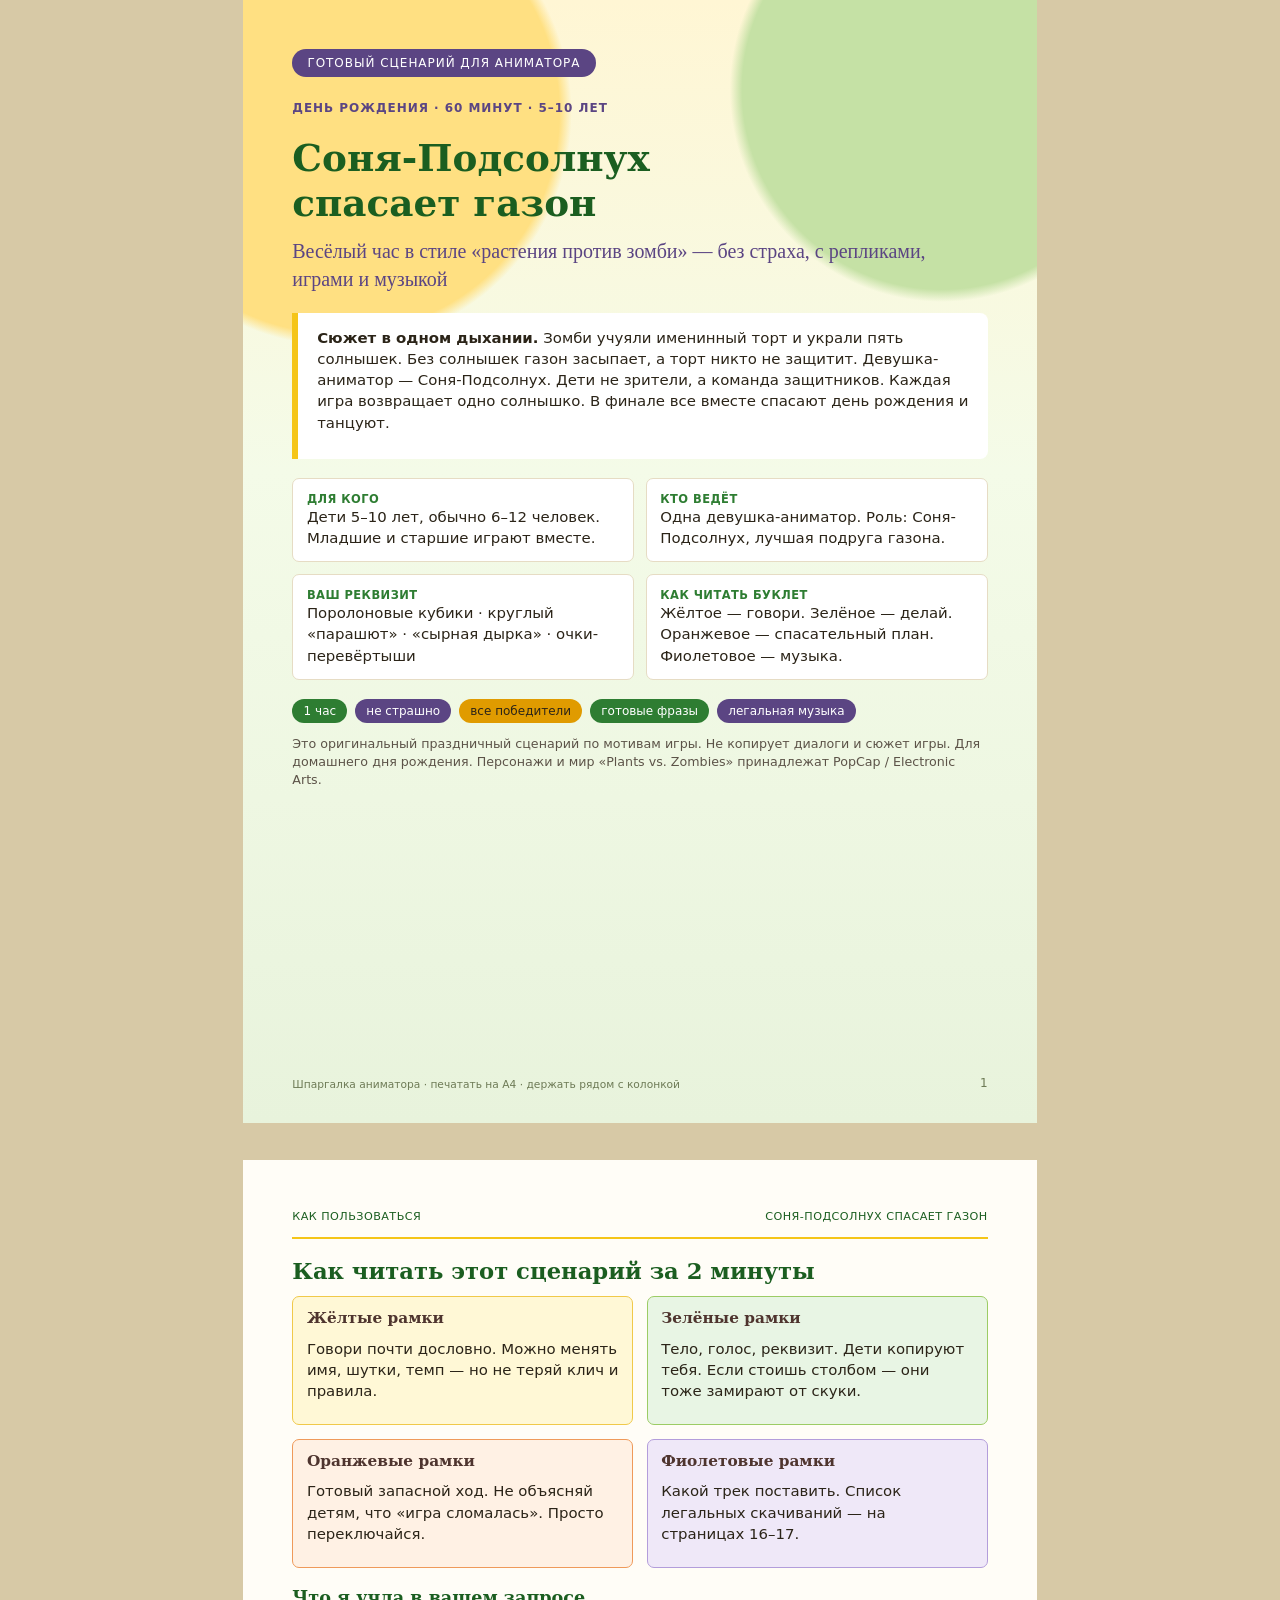
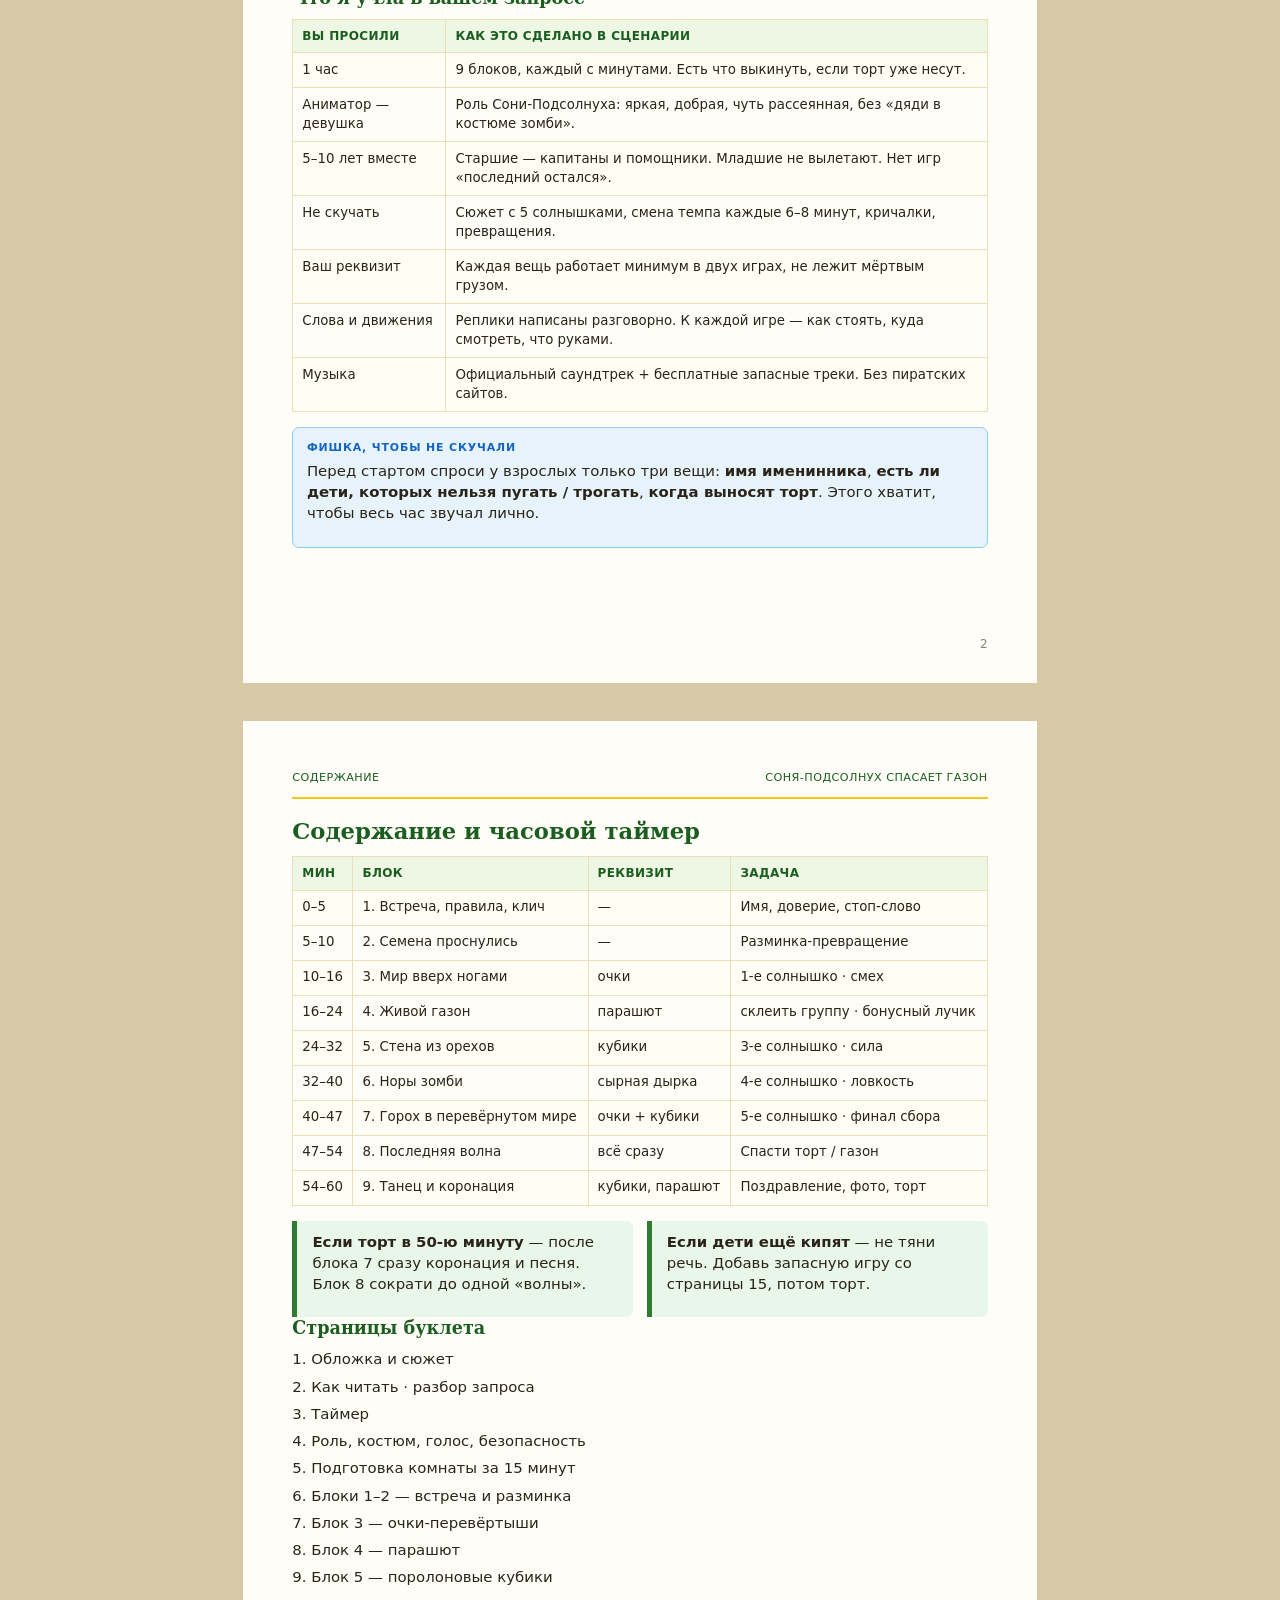
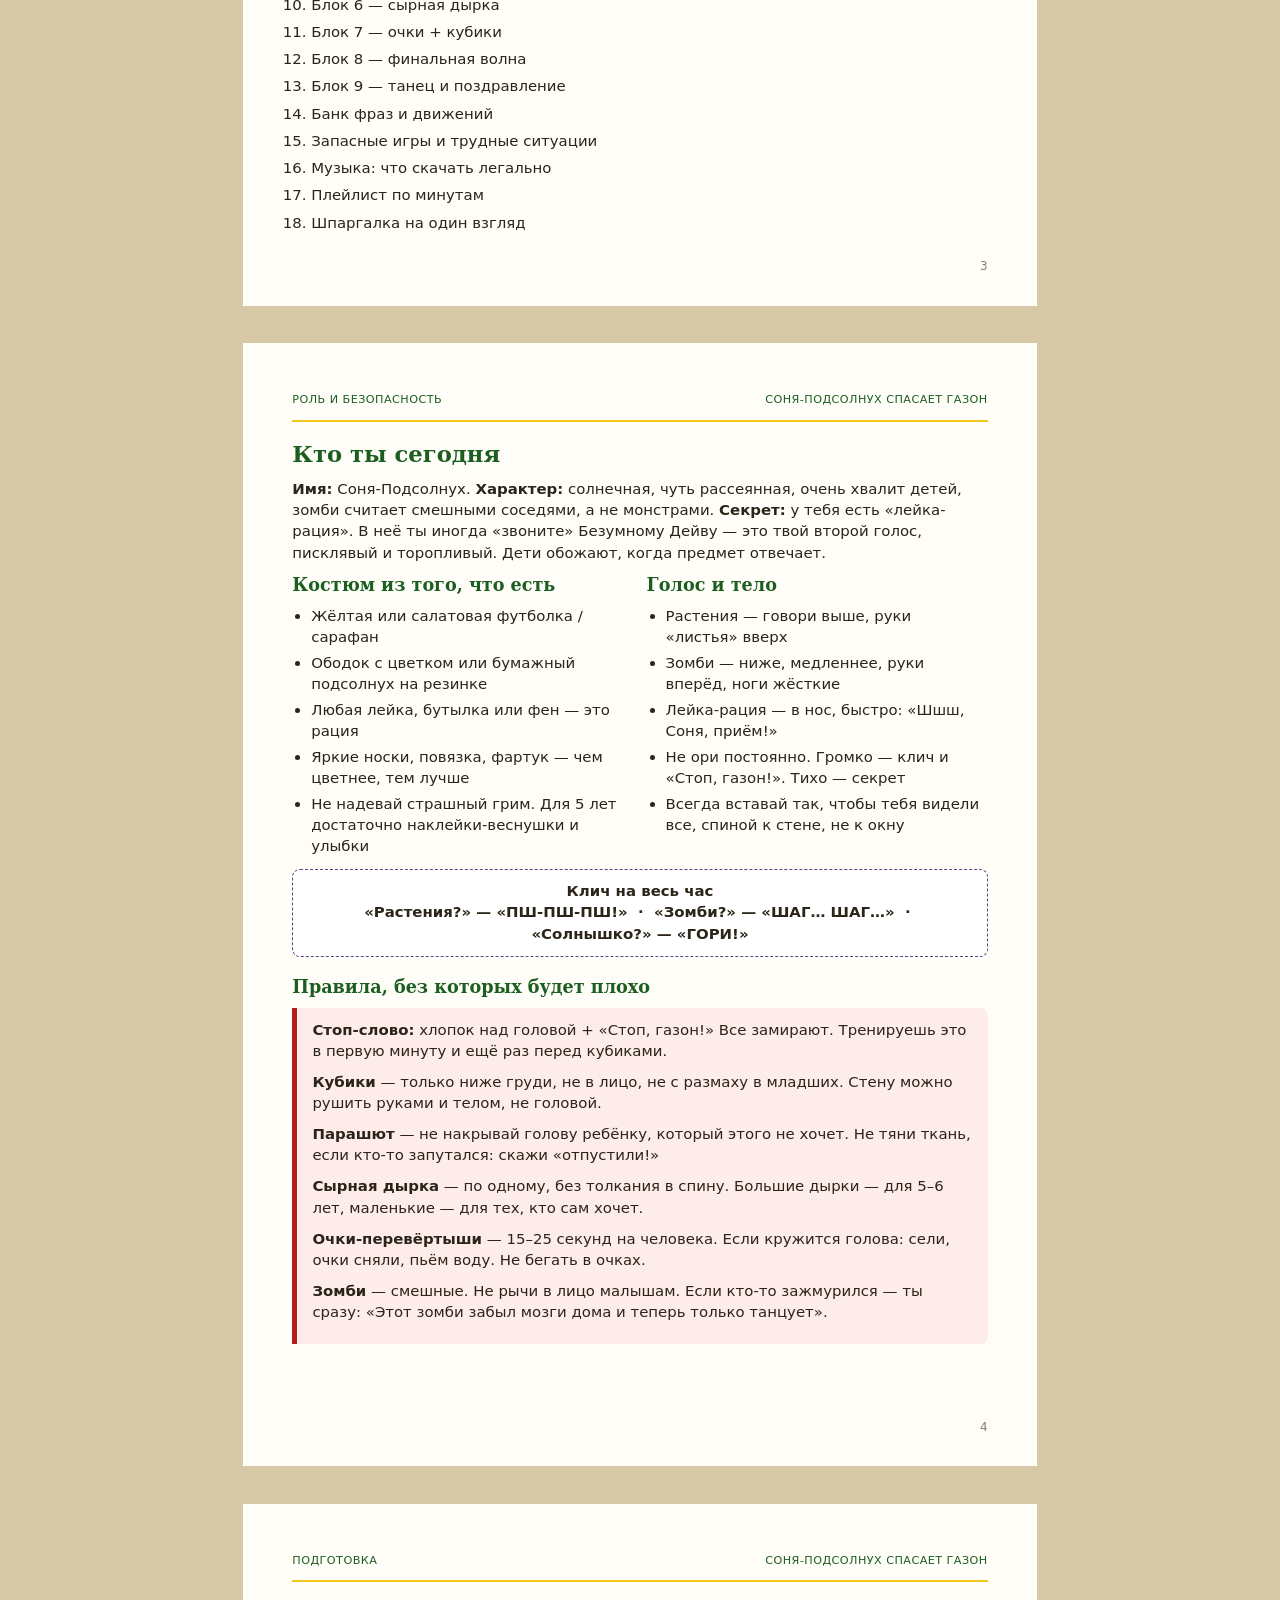
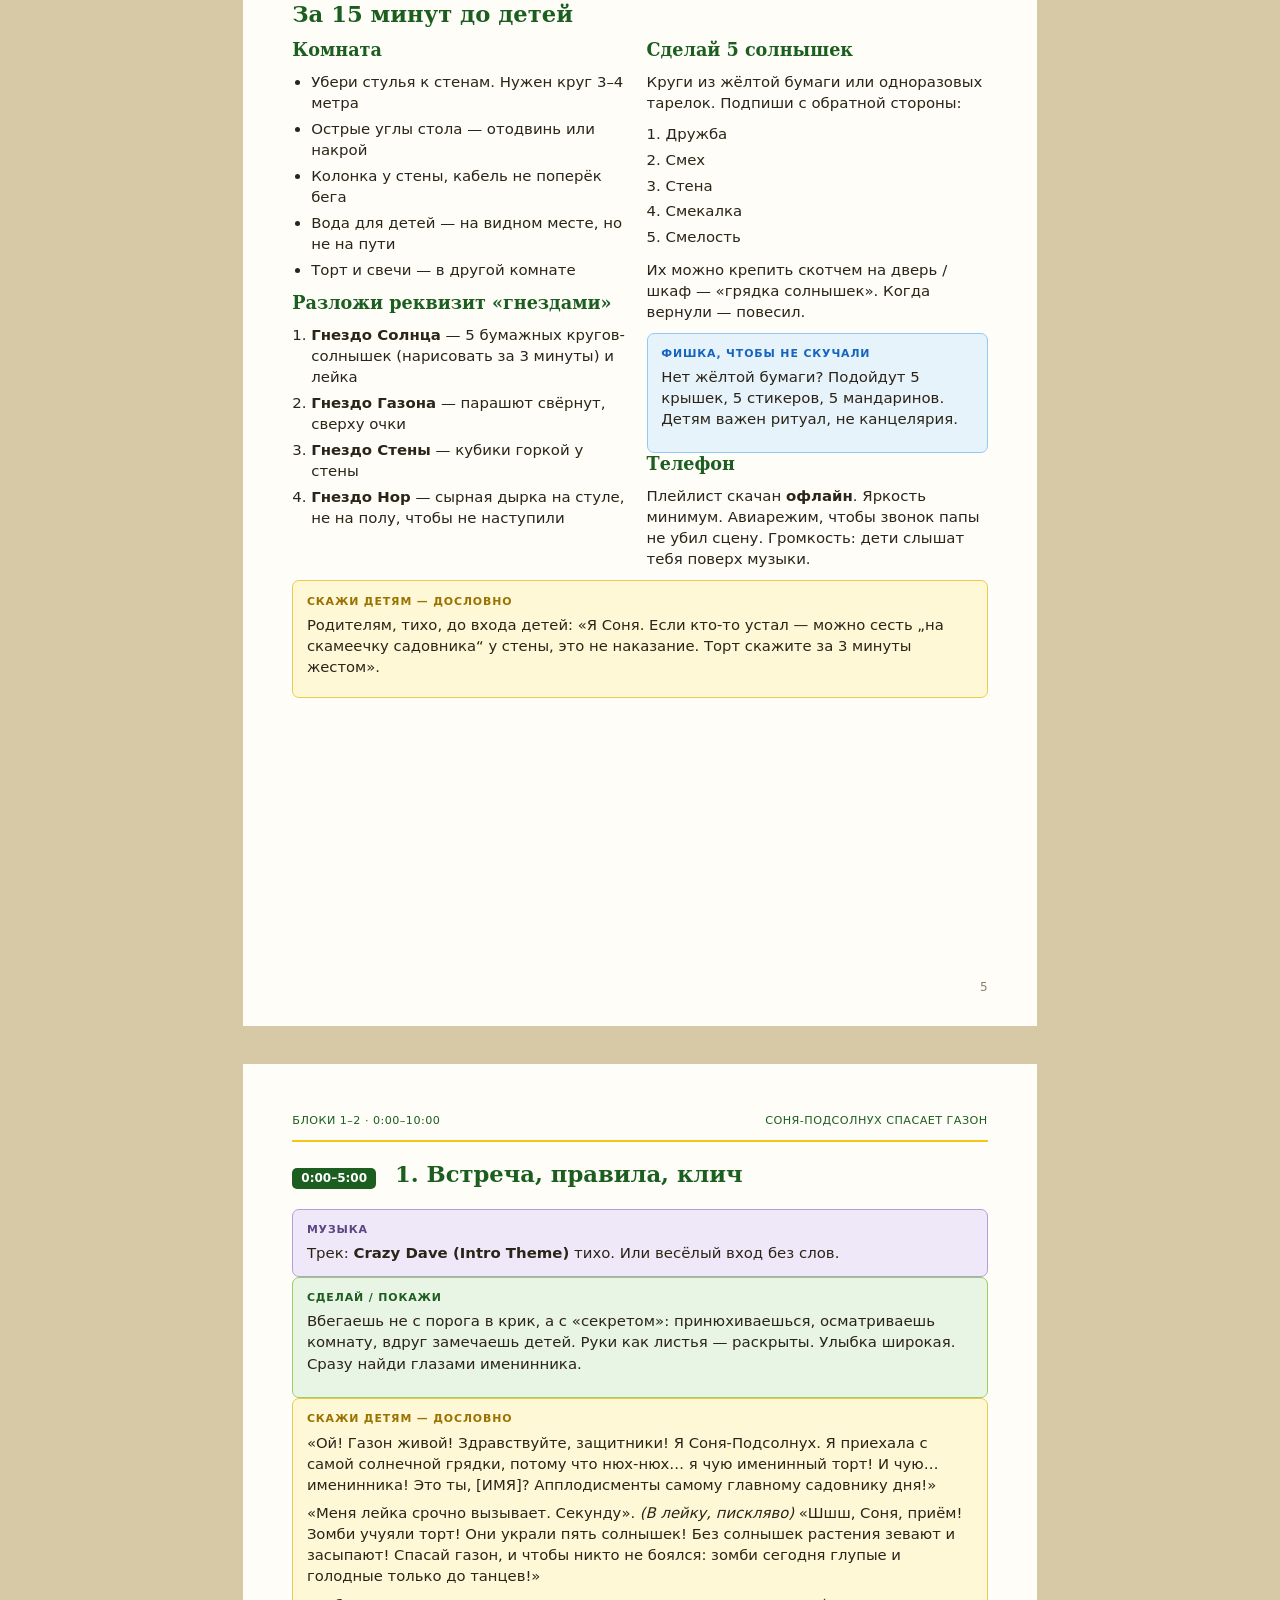
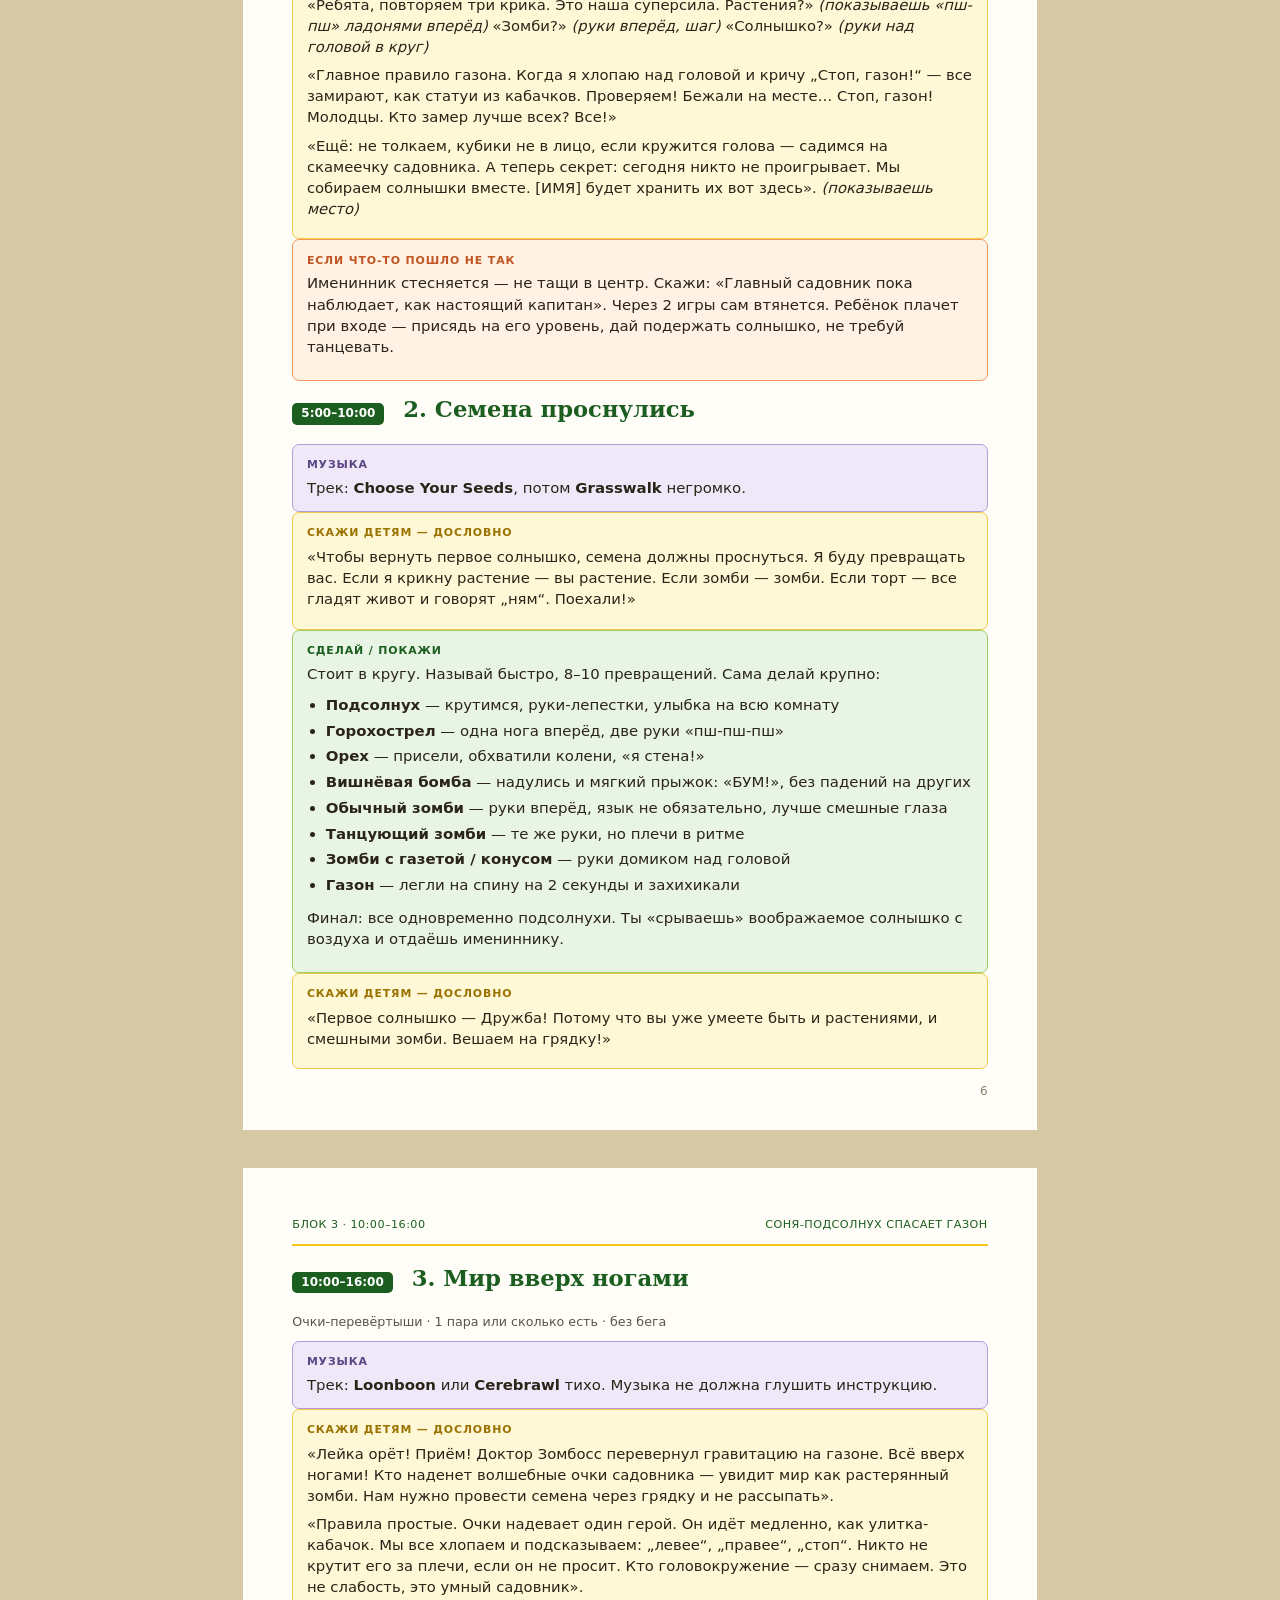
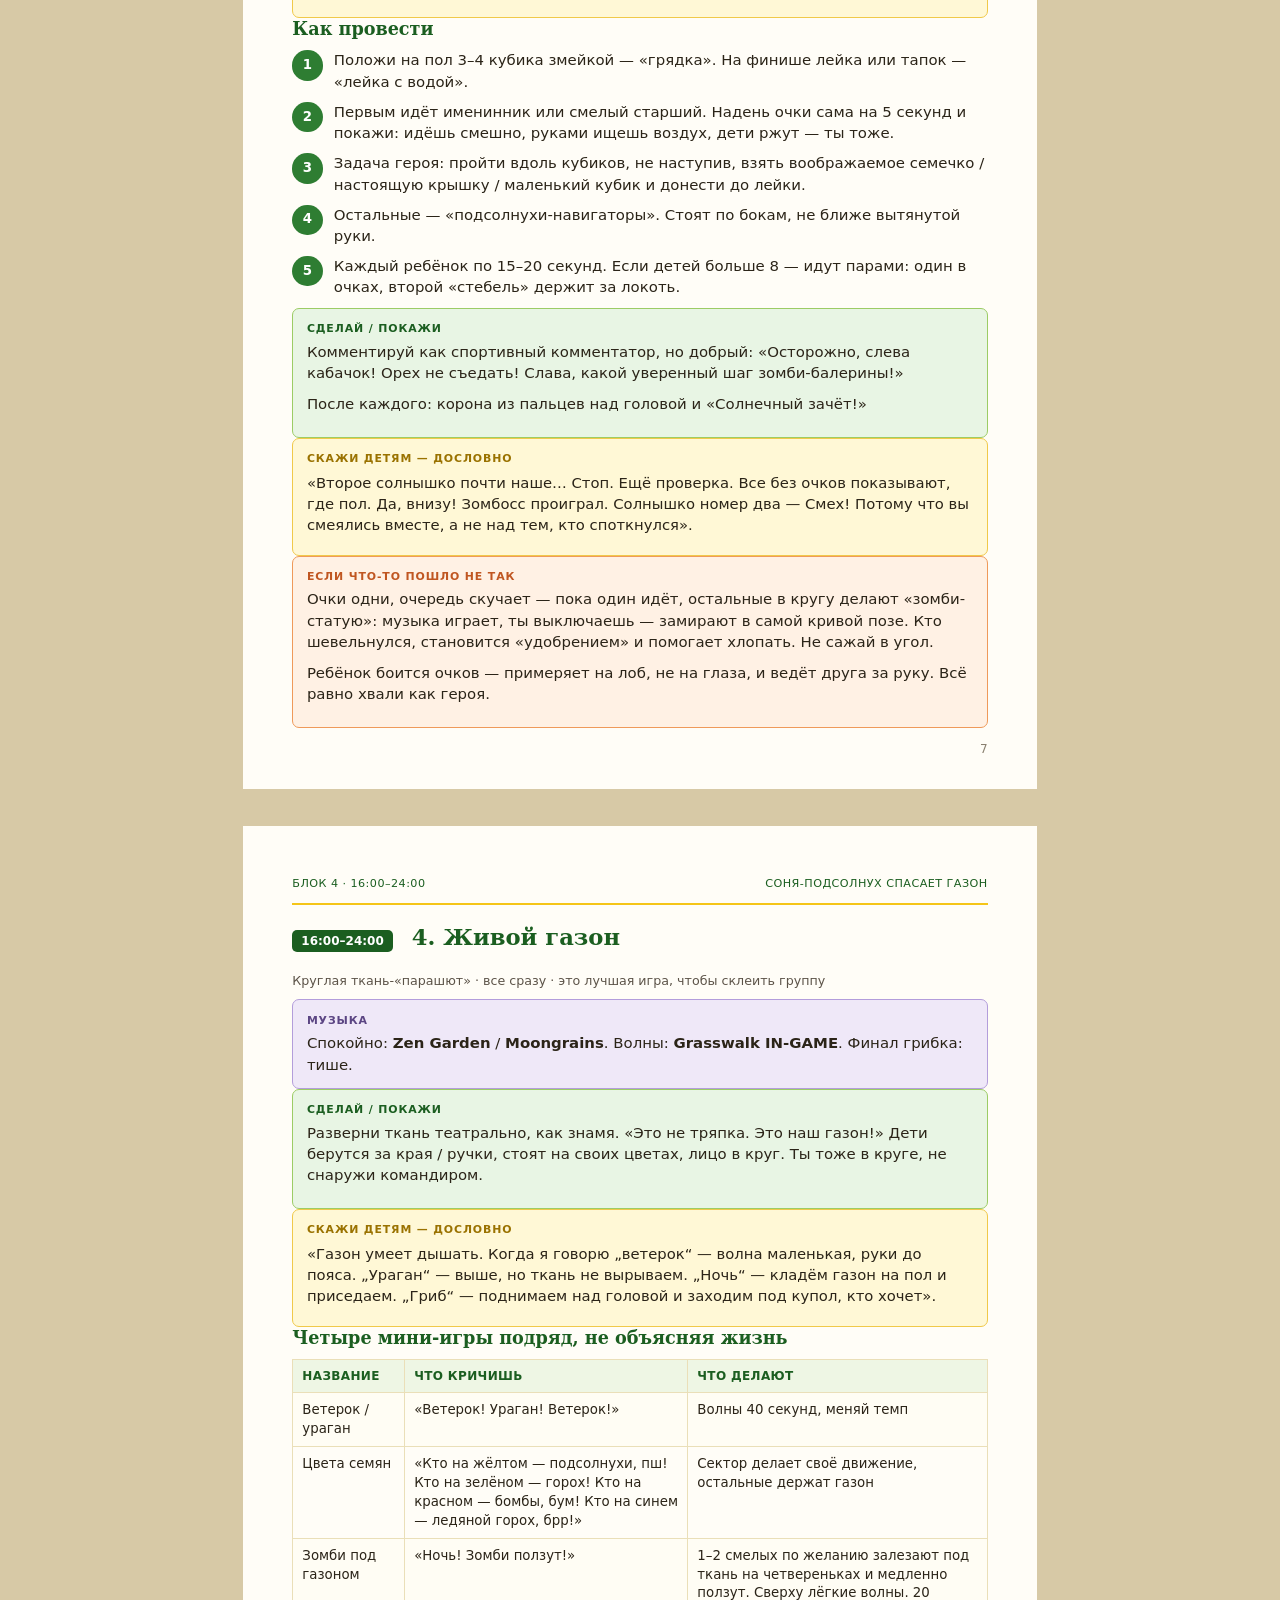
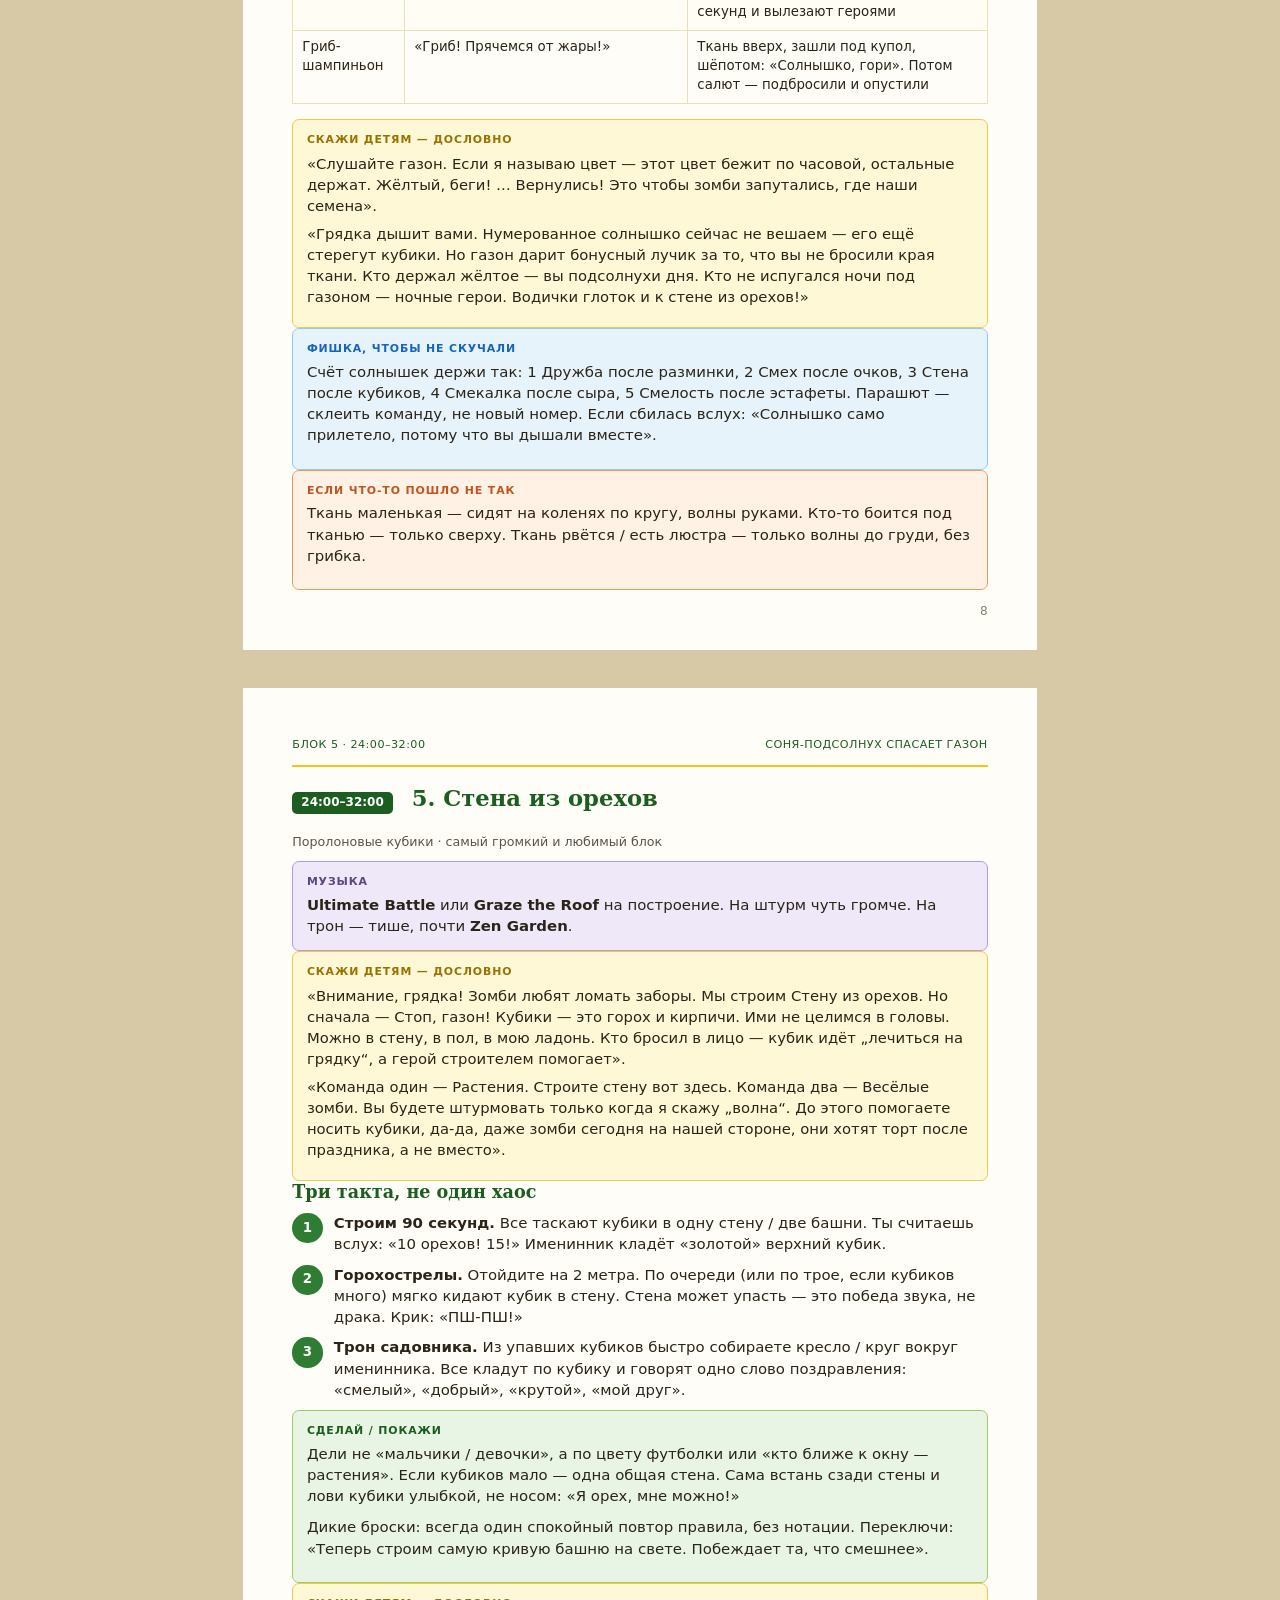
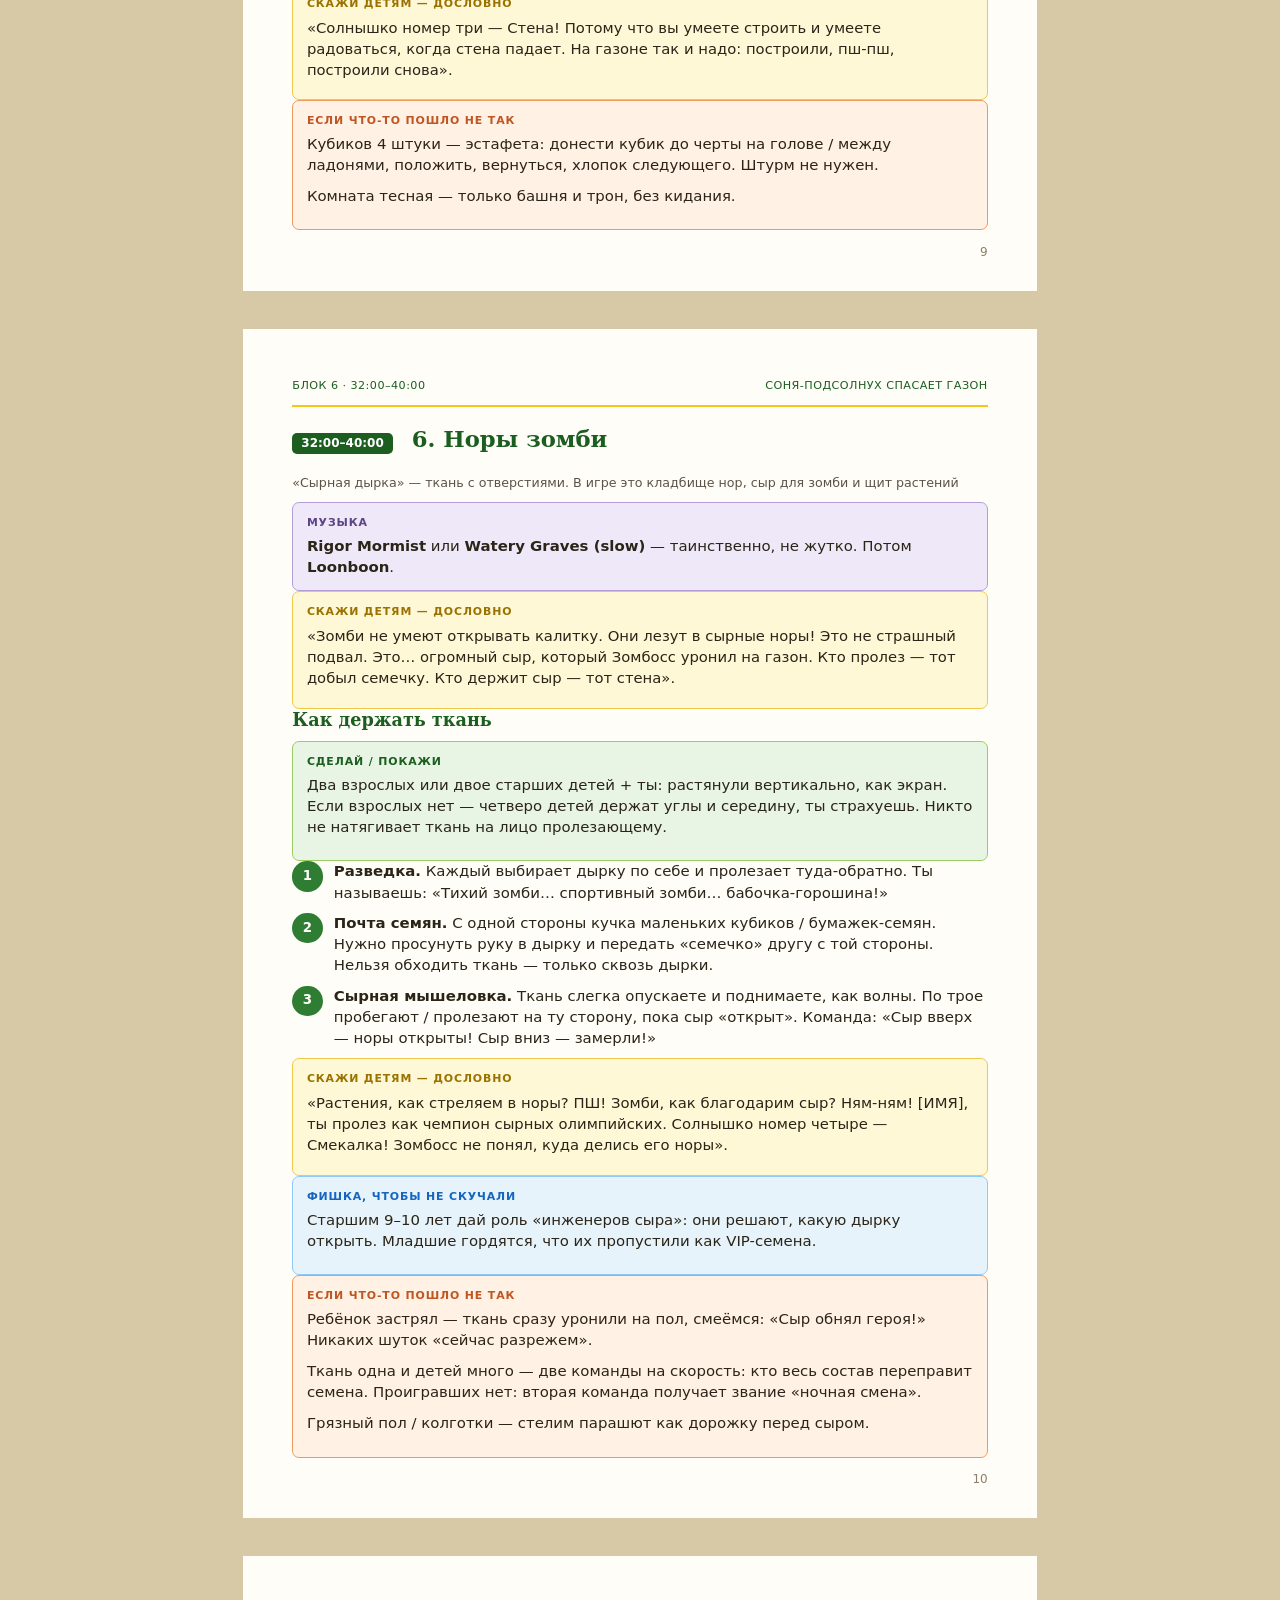
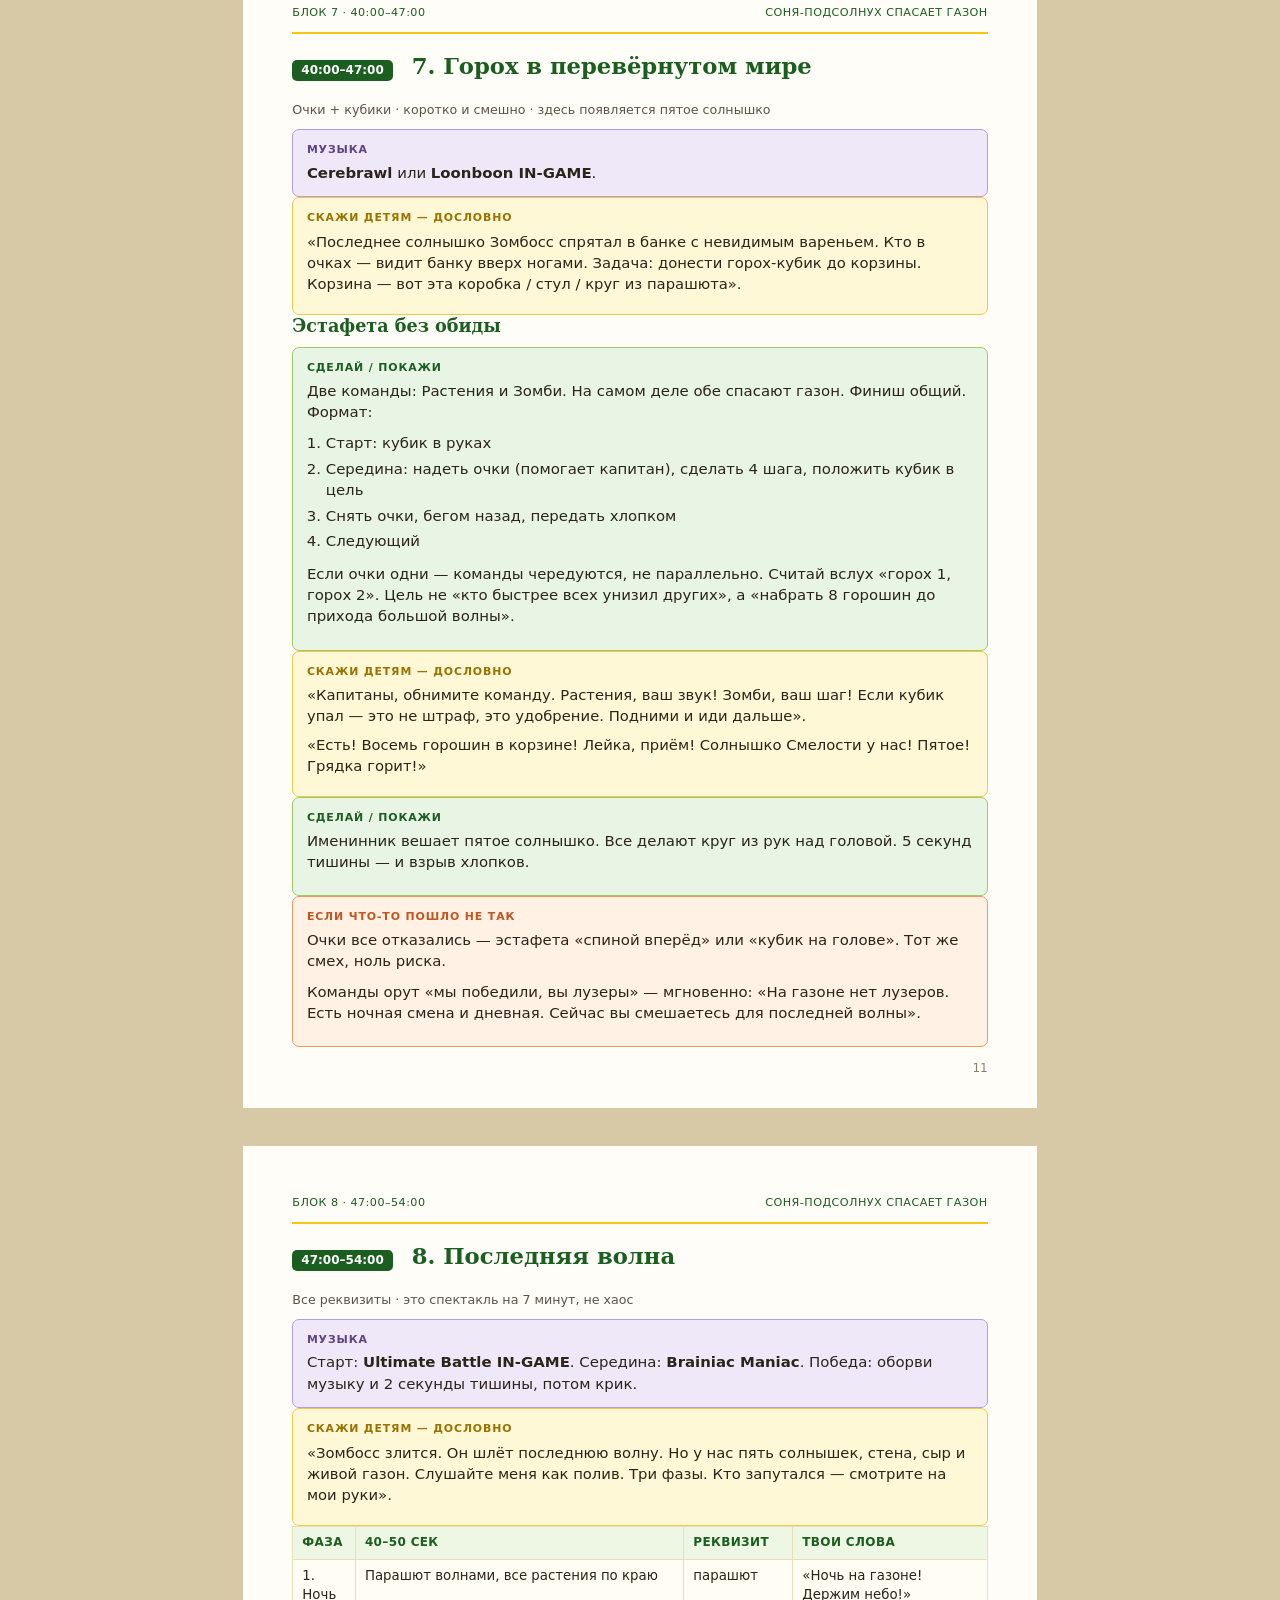
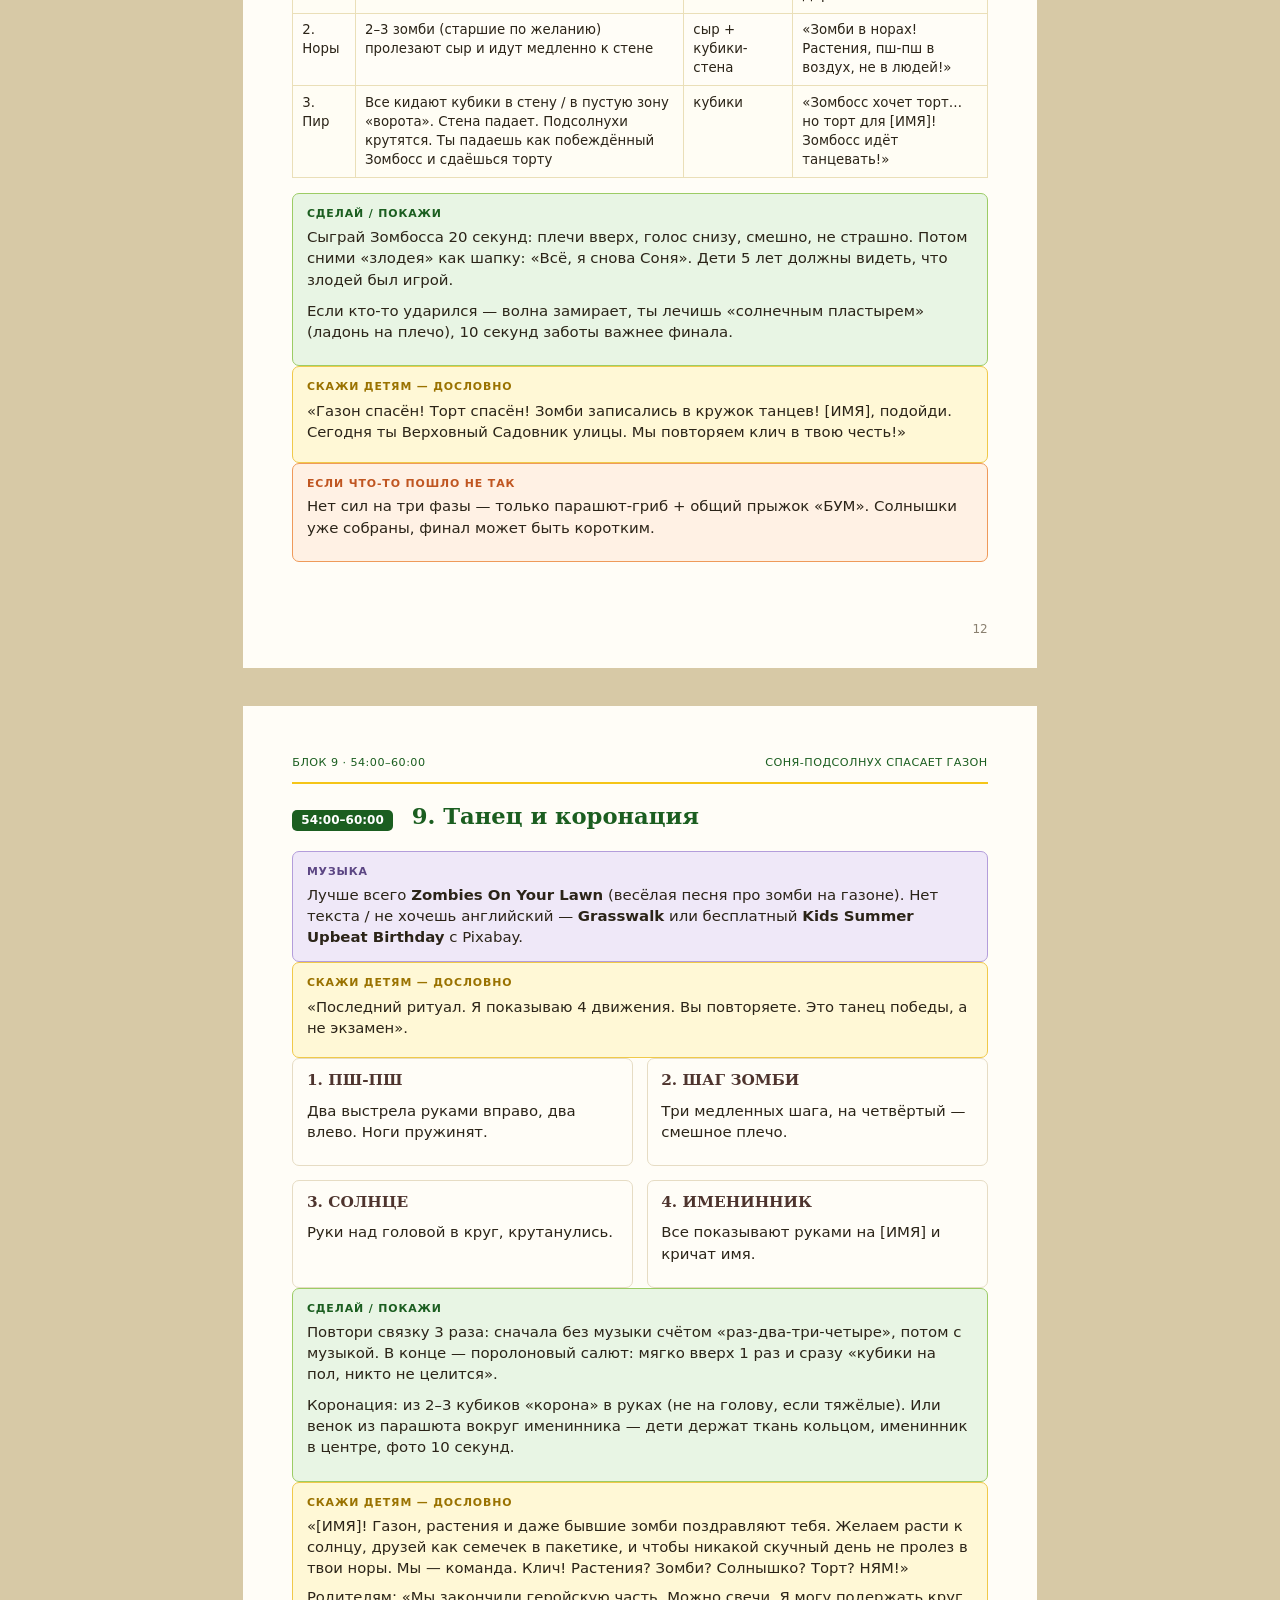
==== scenario/index.html @ 14450e83 "Add Plants vs Zombies birthday party script PDF Ready-to-print one-hour animator booklet in Russian " ====
<!DOCTYPE html>
<html lang="ru">
<head>
  <meta charset="utf-8">
  <title>Сценарий: Соня-Подсолнух спасает газон</title>
  <link rel="stylesheet" href="styles.css">
</head>
<body>

<section class="page cover" data-folio="1">
  <div class="cover-badge">Готовый сценарий для аниматора</div>
  <p class="kicker" style="margin-top:6mm">День рождения · 60 минут · 5–10 лет</p>
  <h1>Соня-Подсолнух<br>спасает газон</h1>
  <p class="subtitle">Весёлый час в стиле «растения против зомби» — без страха, с репликами, играми и музыкой</p>
  <div class="hero-plot">
    <p><b>Сюжет в одном дыхании.</b> Зомби учуяли именинный торт и украли пять солнышек. Без солнышек газон засыпает, а торт никто не защитит. Девушка-аниматор — Соня-Подсолнух. Дети не зрители, а команда защитников. Каждая игра возвращает одно солнышко. В финале все вместе спасают день рождения и танцуют.</p>
  </div>
  <div class="meta-grid">
    <div class="meta"><b>Для кого</b>Дети 5–10 лет, обычно 6–12 человек. Младшие и старшие играют вместе.</div>
    <div class="meta"><b>Кто ведёт</b>Одна девушка-аниматор. Роль: Соня-Подсолнух, лучшая подруга газона.</div>
    <div class="meta"><b>Ваш реквизит</b>Поролоновые кубики · круглый «парашют» · «сырная дырка» · очки-перевёртыши</div>
    <div class="meta"><b>Как читать буклет</b>Жёлтое — говори. Зелёное — делай. Оранжевое — спасательный план. Фиолетовое — музыка.</div>
  </div>
  <div class="chips">
    <span class="chip">1 час</span>
    <span class="chip alt">не страшно</span>
    <span class="chip sun">все победители</span>
    <span class="chip">готовые фразы</span>
    <span class="chip alt">легальная музыка</span>
  </div>
  <p class="small">Это оригинальный праздничный сценарий по мотивам игры. Не копирует диалоги и сюжет игры. Для домашнего дня рождения. Персонажи и мир «Plants vs. Zombies» принадлежат PopCap / Electronic Arts.</p>
  <div class="footer-note">Шпаргалка аниматора · печатать на А4 · держать рядом с колонкой</div>
</section>

<section class="page" data-folio="2">
  <div class="running"><span>Как пользоваться</span><span>Соня-Подсолнух спасает газон</span></div>
  <h2>Как читать этот сценарий за 2 минуты</h2>
  <div class="two">
    <div class="card" style="background:#fff8d6;border:1px solid #f0c94a">
      <h4>Жёлтые рамки</h4>
      <p>Говори почти дословно. Можно менять имя, шутки, темп — но не теряй клич и правила.</p>
    </div>
    <div class="card" style="background:#e8f5e4;border:1px solid #9ccc65">
      <h4>Зелёные рамки</h4>
      <p>Тело, голос, реквизит. Дети копируют тебя. Если стоишь столбом — они тоже замирают от скуки.</p>
    </div>
    <div class="card" style="background:#fff1e4;border:1px solid #ef9a5a">
      <h4>Оранжевые рамки</h4>
      <p>Готовый запасной ход. Не объясняй детям, что «игра сломалась». Просто переключайся.</p>
    </div>
    <div class="card" style="background:#efe8f8;border:1px solid #b39ddb">
      <h4>Фиолетовые рамки</h4>
      <p>Какой трек поставить. Список легальных скачиваний — на страницах 16–17.</p>
    </div>
  </div>
  <h3 style="margin-top:5mm">Что я учла в вашем запросе</h3>
  <table>
    <tr><th>Вы просили</th><th>Как это сделано в сценарии</th></tr>
    <tr><td>1 час</td><td>9 блоков, каждый с минутами. Есть что выкинуть, если торт уже несут.</td></tr>
    <tr><td>Аниматор — девушка</td><td>Роль Сони-Подсолнуха: яркая, добрая, чуть рассеянная, без «дяди в костюме зомби».</td></tr>
    <tr><td>5–10 лет вместе</td><td>Старшие — капитаны и помощники. Младшие не вылетают. Нет игр «последний остался».</td></tr>
    <tr><td>Не скучать</td><td>Сюжет с 5 солнышками, смена темпа каждые 6–8 минут, кричалки, превращения.</td></tr>
    <tr><td>Ваш реквизит</td><td>Каждая вещь работает минимум в двух играх, не лежит мёртвым грузом.</td></tr>
    <tr><td>Слова и движения</td><td>Реплики написаны разговорно. К каждой игре — как стоять, куда смотреть, что руками.</td></tr>
    <tr><td>Музыка</td><td>Официальный саундтрек + бесплатные запасные треки. Без пиратских сайтов.</td></tr>
  </table>
  <div class="tip">
    <p>Перед стартом спроси у взрослых только три вещи: <b>имя именинника</b>, <b>есть ли дети, которых нельзя пугать / трогать</b>, <b>когда выносят торт</b>. Этого хватит, чтобы весь час звучал лично.</p>
  </div>
</section>

<section class="page" data-folio="3">
  <div class="running"><span>Содержание</span><span>Соня-Подсолнух спасает газон</span></div>
  <h2>Содержание и часовой таймер</h2>
  <table>
    <tr><th>Мин</th><th>Блок</th><th>Реквизит</th><th>Задача</th></tr>
    <tr><td>0–5</td><td>1. Встреча, правила, клич</td><td>—</td><td>Имя, доверие, стоп-слово</td></tr>
    <tr><td>5–10</td><td>2. Семена проснулись</td><td>—</td><td>Разминка-превращение</td></tr>
    <tr><td>10–16</td><td>3. Мир вверх ногами</td><td>очки</td><td>1-е солнышко · смех</td></tr>
    <tr><td>16–24</td><td>4. Живой газон</td><td>парашют</td><td>склеить группу · бонусный лучик</td></tr>
    <tr><td>24–32</td><td>5. Стена из орехов</td><td>кубики</td><td>3-е солнышко · сила</td></tr>
    <tr><td>32–40</td><td>6. Норы зомби</td><td>сырная дырка</td><td>4-е солнышко · ловкость</td></tr>
    <tr><td>40–47</td><td>7. Горох в перевёрнутом мире</td><td>очки + кубики</td><td>5-е солнышко · финал сбора</td></tr>
    <tr><td>47–54</td><td>8. Последняя волна</td><td>всё сразу</td><td>Спасти торт / газон</td></tr>
    <tr><td>54–60</td><td>9. Танец и коронация</td><td>кубики, парашют</td><td>Поздравление, фото, торт</td></tr>
  </table>
  <div class="two">
    <div class="ok">
      <p><b>Если торт в 50-ю минуту</b> — после блока 7 сразу коронация и песня. Блок 8 сократи до одной «волны».</p>
    </div>
    <div class="ok">
      <p><b>Если дети ещё кипят</b> — не тяни речь. Добавь запасную игру со страницы 15, потом торт.</p>
    </div>
  </div>
  <h3>Страницы буклета</h3>
  <ol class="toc">
    <li>Обложка и сюжет</li>
    <li>Как читать · разбор запроса</li>
    <li>Таймер</li>
    <li>Роль, костюм, голос, безопасность</li>
    <li>Подготовка комнаты за 15 минут</li>
    <li>Блоки 1–2 — встреча и разминка</li>
    <li>Блок 3 — очки-перевёртыши</li>
    <li>Блок 4 — парашют</li>
    <li>Блок 5 — поролоновые кубики</li>
    <li>Блок 6 — сырная дырка</li>
    <li>Блок 7 — очки + кубики</li>
    <li>Блок 8 — финальная волна</li>
    <li>Блок 9 — танец и поздравление</li>
    <li>Банк фраз и движений</li>
    <li>Запасные игры и трудные ситуации</li>
    <li>Музыка: что скачать легально</li>
    <li>Плейлист по минутам</li>
    <li>Шпаргалка на один взгляд</li>
  </ol>
</section>

<section class="page" data-folio="4">
  <div class="running"><span>Роль и безопасность</span><span>Соня-Подсолнух спасает газон</span></div>
  <h2>Кто ты сегодня</h2>
  <p><b>Имя:</b> Соня-Подсолнух. <b>Характер:</b> солнечная, чуть рассеянная, очень хвалит детей, зомби считает смешными соседями, а не монстрами. <b>Секрет:</b> у тебя есть «лейка-рация». В неё ты иногда «звоните» Безумному Дейву — это твой второй голос, писклявый и торопливый. Дети обожают, когда предмет отвечает.</p>
  <div class="two">
    <div>
      <h3>Костюм из того, что есть</h3>
      <ul>
        <li>Жёлтая или салатовая футболка / сарафан</li>
        <li>Ободок с цветком или бумажный подсолнух на резинке</li>
        <li>Любая лейка, бутылка или фен — это рация</li>
        <li>Яркие носки, повязка, фартук — чем цветнее, тем лучше</li>
        <li>Не надевай страшный грим. Для 5 лет достаточно наклейки-веснушки и улыбки</li>
      </ul>
    </div>
    <div>
      <h3>Голос и тело</h3>
      <ul>
        <li>Растения — говори выше, руки «листья» вверх</li>
        <li>Зомби — ниже, медленнее, руки вперёд, ноги жёсткие</li>
        <li>Лейка-рация — в нос, быстро: «Шшш, Соня, приём!»</li>
        <li>Не ори постоянно. Громко — клич и «Стоп, газон!». Тихо — секрет</li>
        <li>Всегда вставай так, чтобы тебя видели все, спиной к стене, не к окну</li>
      </ul>
    </div>
  </div>
  <div class="call">Клич на весь час<br>«Растения?» — «ПШ-ПШ-ПШ!» &nbsp;·&nbsp; «Зомби?» — «ШАГ… ШАГ…» &nbsp;·&nbsp; «Солнышко?» — «ГОРИ!»</div>
  <h3 style="margin-top:5mm">Правила, без которых будет плохо</h3>
  <div class="danger">
    <p><b>Стоп-слово:</b> хлопок над головой + «Стоп, газон!» Все замирают. Тренируешь это в первую минуту и ещё раз перед кубиками.</p>
    <p><b>Кубики</b> — только ниже груди, не в лицо, не с размаху в младших. Стену можно рушить руками и телом, не головой.</p>
    <p><b>Парашют</b> — не накрывай голову ребёнку, который этого не хочет. Не тяни ткань, если кто-то запутался: скажи «отпустили!»</p>
    <p><b>Сырная дырка</b> — по одному, без толкания в спину. Большие дырки — для 5–6 лет, маленькие — для тех, кто сам хочет.</p>
    <p><b>Очки-перевёртыши</b> — 15–25 секунд на человека. Если кружится голова: сели, очки сняли, пьём воду. Не бегать в очках.</p>
    <p><b>Зомби</b> — смешные. Не рычи в лицо малышам. Если кто-то зажмурился — ты сразу: «Этот зомби забыл мозги дома и теперь только танцует».</p>
  </div>
</section>

<section class="page" data-folio="5">
  <div class="running"><span>Подготовка</span><span>Соня-Подсолнух спасает газон</span></div>
  <h2>За 15 минут до детей</h2>
  <div class="two">
    <div>
      <h3>Комната</h3>
      <ul>
        <li>Убери стулья к стенам. Нужен круг 3–4 метра</li>
        <li>Острые углы стола — отодвинь или накрой</li>
        <li>Колонка у стены, кабель не поперёк бега</li>
        <li>Вода для детей — на видном месте, но не на пути</li>
        <li>Торт и свечи — в другой комнате</li>
      </ul>
      <h3>Разложи реквизит «гнездами»</h3>
      <ol>
        <li><b>Гнездо Солнца</b> — 5 бумажных кругов-солнышек (нарисовать за 3 минуты) и лейка</li>
        <li><b>Гнездо Газона</b> — парашют свёрнут, сверху очки</li>
        <li><b>Гнездо Стены</b> — кубики горкой у стены</li>
        <li><b>Гнездо Нор</b> — сырная дырка на стуле, не на полу, чтобы не наступили</li>
      </ol>
    </div>
    <div>
      <h3>Сделай 5 солнышек</h3>
      <p>Круги из жёлтой бумаги или одноразовых тарелок. Подпиши с обратной стороны:</p>
      <ol>
        <li>Дружба</li>
        <li>Смех</li>
        <li>Стена</li>
        <li>Смекалка</li>
        <li>Смелость</li>
      </ol>
      <p>Их можно крепить скотчем на дверь / шкаф — «грядка солнышек». Когда вернули — повесил.</p>
      <div class="tip">
        <p>Нет жёлтой бумаги? Подойдут 5 крышек, 5 стикеров, 5 мандаринов. Детям важен ритуал, не канцелярия.</p>
      </div>
      <h3>Телефон</h3>
      <p>Плейлист скачан <b>офлайн</b>. Яркость минимум. Авиарежим, чтобы звонок папы не убил сцену. Громкость: дети слышат тебя поверх музыки.</p>
    </div>
  </div>
  <div class="say">
    <p class="quote">Родителям, тихо, до входа детей: «Я Соня. Если кто-то устал — можно сесть „на скамеечку садовника“ у стены, это не наказание. Торт скажите за 3 минуты жестом».</p>
  </div>
</section>

<section class="page" data-folio="6">
  <div class="running"><span>Блоки 1–2 · 0:00–10:00</span><span>Соня-Подсолнух спасает газон</span></div>
  <div class="block-head"><span class="time">0:00–5:00</span><h2>1. Встреча, правила, клич</h2></div>
  <div class="music">Трек: <b>Crazy Dave (Intro Theme)</b> тихо. Или весёлый вход без слов.</div>
  <div class="do">
    <p>Вбегаешь не с порога в крик, а с «секретом»: принюхиваешься, осматриваешь комнату, вдруг замечаешь детей. Руки как листья — раскрыты. Улыбка широкая. Сразу найди глазами именинника.</p>
  </div>
  <div class="say">
    <p class="quote">«Ой! Газон живой! Здравствуйте, защитники! Я Соня-Подсолнух. Я приехала с самой солнечной грядки, потому что нюх-нюх… я чую именинный торт! И чую… именинника! Это ты, [ИМЯ]? Апплодисменты самому главному садовнику дня!»</p>
    <p class="quote">«Меня лейка срочно вызывает. Секунду». <i>(В лейку, пискляво)</i> «Шшш, Соня, приём! Зомби учуяли торт! Они украли пять солнышек! Без солнышек растения зевают и засыпают! Спасай газон, и чтобы никто не боялся: зомби сегодня глупые и голодные только до танцев!»</p>
    <p class="quote">«Ребята, повторяем три крика. Это наша суперсила. Растения?» <i>(показываешь «пш-пш» ладонями вперёд)</i> «Зомби?» <i>(руки вперёд, шаг)</i> «Солнышко?» <i>(руки над головой в круг)</i></p>
    <p class="quote">«Главное правило газона. Когда я хлопаю над головой и кричу „Стоп, газон!“ — все замирают, как статуи из кабачков. Проверяем! Бежали на месте… Стоп, газон! Молодцы. Кто замер лучше всех? Все!»</p>
    <p class="quote">«Ещё: не толкаем, кубики не в лицо, если кружится голова — садимся на скамеечку садовника. А теперь секрет: сегодня никто не проигрывает. Мы собираем солнышки вместе. [ИМЯ] будет хранить их вот здесь». <i>(показываешь место)</i></p>
  </div>
  <div class="ifbox">
    <p>Именинник стесняется — не тащи в центр. Скажи: «Главный садовник пока наблюдает, как настоящий капитан». Через 2 игры сам втянется. Ребёнок плачет при входе — присядь на его уровень, дай подержать солнышко, не требуй танцевать.</p>
  </div>

  <div class="block-head" style="margin-top:4mm"><span class="time">5:00–10:00</span><h2>2. Семена проснулись</h2></div>
  <div class="music">Трек: <b>Choose Your Seeds</b>, потом <b>Grasswalk</b> негромко.</div>
  <div class="say">
    <p class="quote">«Чтобы вернуть первое солнышко, семена должны проснуться. Я буду превращать вас. Если я крикну растение — вы растение. Если зомби — зомби. Если торт — все гладят живот и говорят „ням“. Поехали!»</p>
  </div>
  <div class="do">
    <p>Стоит в кругу. Называй быстро, 8–10 превращений. Сама делай крупно:</p>
    <ul>
      <li><b>Подсолнух</b> — крутимся, руки-лепестки, улыбка на всю комнату</li>
      <li><b>Горохострел</b> — одна нога вперёд, две руки «пш-пш-пш»</li>
      <li><b>Орех</b> — присели, обхватили колени, «я стена!»</li>
      <li><b>Вишнёвая бомба</b> — надулись и мягкий прыжок: «БУМ!», без падений на других</li>
      <li><b>Обычный зомби</b> — руки вперёд, язык не обязательно, лучше смешные глаза</li>
      <li><b>Танцующий зомби</b> — те же руки, но плечи в ритме</li>
      <li><b>Зомби с газетой / конусом</b> — руки домиком над головой</li>
      <li><b>Газон</b> — легли на спину на 2 секунды и захихикали</li>
    </ul>
    <p>Финал: все одновременно подсолнухи. Ты «срываешь» воображаемое солнышко с воздуха и отдаёшь имениннику.</p>
  </div>
  <div class="say">
    <p class="quote">«Первое солнышко — Дружба! Потому что вы уже умеете быть и растениями, и смешными зомби. Вешаем на грядку!»</p>
  </div>
</section>

<section class="page" data-folio="7">
  <div class="running"><span>Блок 3 · 10:00–16:00</span><span>Соня-Подсолнух спасает газон</span></div>
  <div class="block-head"><span class="time">10:00–16:00</span><h2>3. Мир вверх ногами</h2></div>
  <p class="small">Очки-перевёртыши · 1 пара или сколько есть · без бега</p>
  <div class="music">Трек: <b>Loonboon</b> или <b>Cerebrawl</b> тихо. Музыка не должна глушить инструкцию.</div>
  <div class="say">
    <p class="quote">«Лейка орёт! Приём! Доктор Зомбосс перевернул гравитацию на газоне. Всё вверх ногами! Кто наденет волшебные очки садовника — увидит мир как растерянный зомби. Нам нужно провести семена через грядку и не рассыпать».</p>
    <p class="quote">«Правила простые. Очки надевает один герой. Он идёт медленно, как улитка-кабачок. Мы все хлопаем и подсказываем: „левее“, „правее“, „стоп“. Никто не крутит его за плечи, если он не просит. Кто головокружение — сразу снимаем. Это не слабость, это умный садовник».</p>
  </div>
  <h3>Как провести</h3>
  <div class="step"><div class="n">1</div><div>Положи на пол 3–4 кубика змейкой — «грядка». На финише лейка или тапок — «лейка с водой».</div></div>
  <div class="step"><div class="n">2</div><div>Первым идёт именинник или смелый старший. Надень очки сама на 5 секунд и покажи: идёшь смешно, руками ищешь воздух, дети ржут — ты тоже.</div></div>
  <div class="step"><div class="n">3</div><div>Задача героя: пройти вдоль кубиков, не наступив, взять воображаемое семечко / настоящую крышку / маленький кубик и донести до лейки.</div></div>
  <div class="step"><div class="n">4</div><div>Остальные — «подсолнухи-навигаторы». Стоят по бокам, не ближе вытянутой руки.</div></div>
  <div class="step"><div class="n">5</div><div>Каждый ребёнок по 15–20 секунд. Если детей больше 8 — идут парами: один в очках, второй «стебель» держит за локоть.</div></div>
  <div class="do">
    <p>Комментируй как спортивный комментатор, но добрый: «Осторожно, слева кабачок! Орех не съедать! Слава, какой уверенный шаг зомби-балерины!»</p>
    <p>После каждого: корона из пальцев над головой и «Солнечный зачёт!»</p>
  </div>
  <div class="say">
    <p class="quote">«Второе солнышко почти наше… Стоп. Ещё проверка. Все без очков показывают, где пол. Да, внизу! Зомбосс проиграл. Солнышко номер два — Смех! Потому что вы смеялись вместе, а не над тем, кто споткнулся».</p>
  </div>
  <div class="ifbox">
    <p>Очки одни, очередь скучает — пока один идёт, остальные в кругу делают «зомби-статую»: музыка играет, ты выключаешь — замирают в самой кривой позе. Кто шевельнулся, становится «удобрением» и помогает хлопать. Не сажай в угол.</p>
    <p>Ребёнок боится очков — примеряет на лоб, не на глаза, и ведёт друга за руку. Всё равно хвали как героя.</p>
  </div>
</section>

<section class="page" data-folio="8">
  <div class="running"><span>Блок 4 · 16:00–24:00</span><span>Соня-Подсолнух спасает газон</span></div>
  <div class="block-head"><span class="time">16:00–24:00</span><h2>4. Живой газон</h2></div>
  <p class="small">Круглая ткань-«парашют» · все сразу · это лучшая игра, чтобы склеить группу</p>
  <div class="music">Спокойно: <b>Zen Garden</b> / <b>Moongrains</b>. Волны: <b>Grasswalk IN-GAME</b>. Финал грибка: тише.</div>
  <div class="do">
    <p>Разверни ткань театрально, как знамя. «Это не тряпка. Это наш газон!» Дети берутся за края / ручки, стоят на своих цветах, лицо в круг. Ты тоже в круге, не снаружи командиром.</p>
  </div>
  <div class="say">
    <p class="quote">«Газон умеет дышать. Когда я говорю „ветерок“ — волна маленькая, руки до пояса. „Ураган“ — выше, но ткань не вырываем. „Ночь“ — кладём газон на пол и приседаем. „Гриб“ — поднимаем над головой и заходим под купол, кто хочет».</p>
  </div>
  <h3>Четыре мини-игры подряд, не объясняя жизнь</h3>
  <table>
    <tr><th>Название</th><th>Что кричишь</th><th>Что делают</th></tr>
    <tr><td>Ветерок / ураган</td><td>«Ветерок! Ураган! Ветерок!»</td><td>Волны 40 секунд, меняй темп</td></tr>
    <tr><td>Цвета семян</td><td>«Кто на жёлтом — подсолнухи, пш! Кто на зелёном — горох! Кто на красном — бомбы, бум! Кто на синем — ледяной горох, брр!»</td><td>Сектор делает своё движение, остальные держат газон</td></tr>
    <tr><td>Зомби под газоном</td><td>«Ночь! Зомби ползут!»</td><td>1–2 смелых по желанию залезают под ткань на четвереньках и медленно ползут. Сверху лёгкие волны. 20 секунд и вылезают героями</td></tr>
    <tr><td>Гриб-шампиньон</td><td>«Гриб! Прячемся от жары!»</td><td>Ткань вверх, зашли под купол, шёпотом: «Солнышко, гори». Потом салют — подбросили и опустили</td></tr>
  </table>
  <div class="say">
    <p class="quote">«Слушайте газон. Если я называю цвет — этот цвет бежит по часовой, остальные держат. Жёлтый, беги! … Вернулись! Это чтобы зомби запутались, где наши семена».</p>
    <p class="quote">«Грядка дышит вами. Нумерованное солнышко сейчас не вешаем — его ещё стерегут кубики. Но газон дарит бонусный лучик за то, что вы не бросили края ткани. Кто держал жёлтое — вы подсолнухи дня. Кто не испугался ночи под газоном — ночные герои. Водички глоток и к стене из орехов!»</p>
  </div>
  <div class="tip">
    <p>Счёт солнышек держи так: 1 Дружба после разминки, 2 Смех после очков, 3 Стена после кубиков, 4 Смекалка после сыра, 5 Смелость после эстафеты. Парашют — склеить команду, не новый номер. Если сбилась вслух: «Солнышко само прилетело, потому что вы дышали вместе».</p>
  </div>
  <div class="ifbox">
    <p>Ткань маленькая — сидят на коленях по кругу, волны руками. Кто-то боится под тканью — только сверху. Ткань рвётся / есть люстра — только волны до груди, без грибка.</p>
  </div>
</section>

<section class="page" data-folio="9">
  <div class="running"><span>Блок 5 · 24:00–32:00</span><span>Соня-Подсолнух спасает газон</span></div>
  <div class="block-head"><span class="time">24:00–32:00</span><h2>5. Стена из орехов</h2></div>
  <p class="small">Поролоновые кубики · самый громкий и любимый блок</p>
  <div class="music"><b>Ultimate Battle</b> или <b>Graze the Roof</b> на построение. На штурм чуть громче. На трон — тише, почти <b>Zen Garden</b>.</div>
  <div class="say">
    <p class="quote">«Внимание, грядка! Зомби любят ломать заборы. Мы строим Стену из орехов. Но сначала — Стоп, газон! Кубики — это горох и кирпичи. Ими не целимся в головы. Можно в стену, в пол, в мою ладонь. Кто бросил в лицо — кубик идёт „лечиться на грядку“, а герой строителем помогает».</p>
    <p class="quote">«Команда один — Растения. Строите стену вот здесь. Команда два — Весёлые зомби. Вы будете штурмовать только когда я скажу „волна“. До этого помогаете носить кубики, да-да, даже зомби сегодня на нашей стороне, они хотят торт после праздника, а не вместо».</p>
  </div>
  <h3>Три такта, не один хаос</h3>
  <div class="step"><div class="n">1</div><div><b>Строим 90 секунд.</b> Все таскают кубики в одну стену / две башни. Ты считаешь вслух: «10 орехов! 15!» Именинник кладёт «золотой» верхний кубик.</div></div>
  <div class="step"><div class="n">2</div><div><b>Горохострелы.</b> Отойдите на 2 метра. По очереди (или по трое, если кубиков много) мягко кидают кубик в стену. Стена может упасть — это победа звука, не драка. Крик: «ПШ-ПШ!»</div></div>
  <div class="step"><div class="n">3</div><div><b>Трон садовника.</b> Из упавших кубиков быстро собираете кресло / круг вокруг именинника. Все кладут по кубику и говорят одно слово поздравления: «смелый», «добрый», «крутой», «мой друг».</div></div>
  <div class="do">
    <p>Дели не «мальчики / девочки», а по цвету футболки или «кто ближе к окну — растения». Если кубиков мало — одна общая стена. Сама встань сзади стены и лови кубики улыбкой, не носом: «Я орех, мне можно!»</p>
    <p>Дикие броски: всегда один спокойный повтор правила, без нотации. Переключи: «Теперь строим самую кривую башню на свете. Побеждает та, что смешнее».</p>
  </div>
  <div class="say">
    <p class="quote">«Солнышко номер три — Стена! Потому что вы умеете строить и умеете радоваться, когда стена падает. На газоне так и надо: построили, пш-пш, построили снова».</p>
  </div>
  <div class="ifbox">
    <p>Кубиков 4 штуки — эстафета: донести кубик до черты на голове / между ладонями, положить, вернуться, хлопок следующего. Штурм не нужен.</p>
    <p>Комната тесная — только башня и трон, без кидания.</p>
  </div>
</section>

<section class="page" data-folio="10">
  <div class="running"><span>Блок 6 · 32:00–40:00</span><span>Соня-Подсолнух спасает газон</span></div>
  <div class="block-head"><span class="time">32:00–40:00</span><h2>6. Норы зомби</h2></div>
  <p class="small">«Сырная дырка» — ткань с отверстиями. В игре это кладбище нор, сыр для зомби и щит растений</p>
  <div class="music"><b>Rigor Mormist</b> или <b>Watery Graves (slow)</b> — таинственно, не жутко. Потом <b>Loonboon</b>.</div>
  <div class="say">
    <p class="quote">«Зомби не умеют открывать калитку. Они лезут в сырные норы! Это не страшный подвал. Это… огромный сыр, который Зомбосс уронил на газон. Кто пролез — тот добыл семечку. Кто держит сыр — тот стена».</p>
  </div>
  <h3>Как держать ткань</h3>
  <div class="do">
    <p>Два взрослых или двое старших детей + ты: растянули вертикально, как экран. Если взрослых нет — четверо детей держат углы и середину, ты страхуешь. Никто не натягивает ткань на лицо пролезающему.</p>
  </div>
  <div class="step"><div class="n">1</div><div><b>Разведка.</b> Каждый выбирает дырку по себе и пролезает туда-обратно. Ты называешь: «Тихий зомби… спортивный зомби… бабочка-горошина!»</div></div>
  <div class="step"><div class="n">2</div><div><b>Почта семян.</b> С одной стороны кучка маленьких кубиков / бумажек-семян. Нужно просунуть руку в дырку и передать «семечко» другу с той стороны. Нельзя обходить ткань — только сквозь дырки.</div></div>
  <div class="step"><div class="n">3</div><div><b>Сырная мышеловка.</b> Ткань слегка опускаете и поднимаете, как волны. По трое пробегают / пролезают на ту сторону, пока сыр «открыт». Команда: «Сыр вверх — норы открыты! Сыр вниз — замерли!»</div></div>
  <div class="say">
    <p class="quote">«Растения, как стреляем в норы? ПШ! Зомби, как благодарим сыр? Ням-ням! [ИМЯ], ты пролез как чемпион сырных олимпийских. Солнышко номер четыре — Смекалка! Зомбосс не понял, куда делись его норы».</p>
  </div>
  <div class="tip">
    <p>Старшим 9–10 лет дай роль «инженеров сыра»: они решают, какую дырку открыть. Младшие гордятся, что их пропустили как VIP-семена.</p>
  </div>
  <div class="ifbox">
    <p>Ребёнок застрял — ткань сразу уронили на пол, смеёмся: «Сыр обнял героя!» Никаких шуток «сейчас разрежем».</p>
    <p>Ткань одна и детей много — две команды на скорость: кто весь состав переправит семена. Проигравших нет: вторая команда получает звание «ночная смена».</p>
    <p>Грязный пол / колготки — стелим парашют как дорожку перед сыром.</p>
  </div>
</section>

<section class="page" data-folio="11">
  <div class="running"><span>Блок 7 · 40:00–47:00</span><span>Соня-Подсолнух спасает газон</span></div>
  <div class="block-head"><span class="time">40:00–47:00</span><h2>7. Горох в перевёрнутом мире</h2></div>
  <p class="small">Очки + кубики · коротко и смешно · здесь появляется пятое солнышко</p>
  <div class="music"><b>Cerebrawl</b> или <b>Loonboon IN-GAME</b>.</div>
  <div class="say">
    <p class="quote">«Последнее солнышко Зомбосс спрятал в банке с невидимым вареньем. Кто в очках — видит банку вверх ногами. Задача: донести горох-кубик до корзины. Корзина — вот эта коробка / стул / круг из парашюта».</p>
  </div>
  <h3>Эстафета без обиды</h3>
  <div class="do">
    <p>Две команды: Растения и Зомби. На самом деле обе спасают газон. Финиш общий. Формат:</p>
    <ol>
      <li>Старт: кубик в руках</li>
      <li>Середина: надеть очки (помогает капитан), сделать 4 шага, положить кубик в цель</li>
      <li>Снять очки, бегом назад, передать хлопком</li>
      <li>Следующий</li>
    </ol>
    <p>Если очки одни — команды чередуются, не параллельно. Считай вслух «горох 1, горох 2». Цель не «кто быстрее всех унизил других», а «набрать 8 горошин до прихода большой волны».</p>
  </div>
  <div class="say">
    <p class="quote">«Капитаны, обнимите команду. Растения, ваш звук! Зомби, ваш шаг! Если кубик упал — это не штраф, это удобрение. Подними и иди дальше».</p>
    <p class="quote">«Есть! Восемь горошин в корзине! Лейка, приём! Солнышко Смелости у нас! Пятое! Грядка горит!»</p>
  </div>
  <div class="do">
    <p>Именинник вешает пятое солнышко. Все делают круг из рук над головой. 5 секунд тишины — и взрыв хлопков.</p>
  </div>
  <div class="ifbox">
    <p>Очки все отказались — эстафета «спиной вперёд» или «кубик на голове». Тот же смех, ноль риска.</p>
    <p>Команды орут «мы победили, вы лузеры» — мгновенно: «На газоне нет лузеров. Есть ночная смена и дневная. Сейчас вы смешаетесь для последней волны».</p>
  </div>
</section>

<section class="page" data-folio="12">
  <div class="running"><span>Блок 8 · 47:00–54:00</span><span>Соня-Подсолнух спасает газон</span></div>
  <div class="block-head"><span class="time">47:00–54:00</span><h2>8. Последняя волна</h2></div>
  <p class="small">Все реквизиты · это спектакль на 7 минут, не хаос</p>
  <div class="music">Старт: <b>Ultimate Battle IN-GAME</b>. Середина: <b>Brainiac Maniac</b>. Победа: оборви музыку и 2 секунды тишины, потом крик.</div>
  <div class="say">
    <p class="quote">«Зомбосс злится. Он шлёт последнюю волну. Но у нас пять солнышек, стена, сыр и живой газон. Слушайте меня как полив. Три фазы. Кто запутался — смотрите на мои руки».</p>
  </div>
  <table>
    <tr><th>Фаза</th><th>40–50 сек</th><th>Реквизит</th><th>Твои слова</th></tr>
    <tr><td>1. Ночь</td><td>Парашют волнами, все растения по краю</td><td>парашют</td><td>«Ночь на газоне! Держим небо!»</td></tr>
    <tr><td>2. Норы</td><td>2–3 зомби (старшие по желанию) пролезают сыр и идут медленно к стене</td><td>сыр + кубики-стена</td><td>«Зомби в норах! Растения, пш-пш в воздух, не в людей!»</td></tr>
    <tr><td>3. Пир</td><td>Все кидают кубики в стену / в пустую зону «ворота». Стена падает. Подсолнухи крутятся. Ты падаешь как побеждённый Зомбосс и сдаёшься торту</td><td>кубики</td><td>«Зомбосс хочет торт… но торт для [ИМЯ]! Зомбосс идёт танцевать!»</td></tr>
  </table>
  <div class="do">
    <p>Сыграй Зомбосса 20 секунд: плечи вверх, голос снизу, смешно, не страшно. Потом сними «злодея» как шапку: «Всё, я снова Соня». Дети 5 лет должны видеть, что злодей был игрой.</p>
    <p>Если кто-то ударился — волна замирает, ты лечишь «солнечным пластырем» (ладонь на плечо), 10 секунд заботы важнее финала.</p>
  </div>
  <div class="say">
    <p class="quote">«Газон спасён! Торт спасён! Зомби записались в кружок танцев! [ИМЯ], подойди. Сегодня ты Верховный Садовник улицы. Мы повторяем клич в твою честь!»</p>
  </div>
  <div class="ifbox">
    <p>Нет сил на три фазы — только парашют-гриб + общий прыжок «БУМ». Солнышки уже собраны, финал может быть коротким.</p>
  </div>
</section>

<section class="page" data-folio="13">
  <div class="running"><span>Блок 9 · 54:00–60:00</span><span>Соня-Подсолнух спасает газон</span></div>
  <div class="block-head"><span class="time">54:00–60:00</span><h2>9. Танец и коронация</h2></div>
  <div class="music">Лучше всего <b>Zombies On Your Lawn</b> (весёлая песня про зомби на газоне). Нет текста / не хочешь английский — <b>Grasswalk</b> или бесплатный <b>Kids Summer Upbeat Birthday</b> с Pixabay.</div>
  <div class="say">
    <p class="quote">«Последний ритуал. Я показываю 4 движения. Вы повторяете. Это танец победы, а не экзамен».</p>
  </div>
  <div class="two">
    <div class="card" style="border:1px solid var(--line)">
      <h4>1. ПШ-ПШ</h4>
      <p>Два выстрела руками вправо, два влево. Ноги пружинят.</p>
    </div>
    <div class="card" style="border:1px solid var(--line)">
      <h4>2. ШАГ ЗОМБИ</h4>
      <p>Три медленных шага, на четвёртый — смешное плечо.</p>
    </div>
    <div class="card" style="border:1px solid var(--line)">
      <h4>3. СОЛНЦЕ</h4>
      <p>Руки над головой в круг, крутанулись.</p>
    </div>
    <div class="card" style="border:1px solid var(--line)">
      <h4>4. ИМЕНИННИК</h4>
      <p>Все показывают руками на [ИМЯ] и кричат имя.</p>
    </div>
  </div>
  <div class="do">
    <p>Повтори связку 3 раза: сначала без музыки счётом «раз-два-три-четыре», потом с музыкой. В конце — поролоновый салют: мягко вверх 1 раз и сразу «кубики на пол, никто не целится».</p>
    <p>Коронация: из 2–3 кубиков «корона» в руках (не на голову, если тяжёлые). Или венок из парашюта вокруг именинника — дети держат ткань кольцом, именинник в центре, фото 10 секунд.</p>
  </div>
  <div class="say">
    <p class="quote">«[ИМЯ]! Газон, растения и даже бывшие зомби поздравляют тебя. Желаем расти к солнцу, друзей как семечек в пакетике, и чтобы никакой скучный день не пролез в твои норы. Мы — команда. Клич! Растения? Зомби? Солнышко? Торт? НЯМ!»</p>
    <p class="quote">Родителям: «Мы закончили геройскую часть. Можно свечи. Я могу подержать круг и сфотографировать».</p>
  </div>
  <div class="ok">
    <p><b>После гимнастики</b> не исчезай в телефон. Пей воду с детьми, дай потрогать лейку, скажи каждому одно личное: «Ты лучше всех держал жёлтый край», «Ты смешно ходил зомби, я запомню». Это и есть ощущение «нас не бросили».</p>
  </div>
</section>

<section class="page" data-folio="14">
  <div class="running"><span>Банк фраз</span><span>Соня-Подсолнух спасает газон</span></div>
  <h2>Фразы и движения на все случаи</h2>
  <table>
    <tr><th>Ситуация</th><th>Говори</th><th>Делай</th></tr>
    <tr><td>Дети шумят</td><td>«Секрет для настоящих садовников…» и переходишь на шёпот</td><td>Палец у губ, присядь. Кто подошёл — уже твои союзники</td></tr>
    <tr><td>Скучают в очереди</td><td>«Пока герой идёт, газон делает ветер руками»</td><td>Дай задним ряду маленькую роль всегда</td></tr>
    <tr><td>Старшие крутят носом</td><td>«Вам звание инженеров. Вы отвечаете за безопасность стены»</td><td>Дай держать ткань / музыку / счёт</td></tr>
    <tr><td>Младший не понимает</td><td>«Смотри мои руки. Делай как тень»</td><td>Встань рядом, не наоборот через залу</td></tr>
    <tr><td>Ребёнок проиграл в голове</td><td>«Ты удобрил газон. Без падений солнышко не растёт»</td><td>Дай повесить солнышко или выбрать цвет</td></tr>
    <tr><td>Кто-то плачет</td><td>«Газон берёт паузу. Хочешь воду или быть моим помощником?»</td><td>На уровень глаз. Не «ну хватит»</td></tr>
    <tr><td>Дикий бросок</td><td>«Кубик ушёл лечиться. Ты строитель до следующей волны»</td><td>Спокойно, без стыда при всех</td></tr>
    <tr><td>Родители снимают и мешают</td><td>«Сейчас 20 секунд на фото — и газон снова наш»</td><td>Собери красивый кадр сама, потом забери внимание</td></tr>
    <tr><td>Заминка с музыкой</td><td>«Мы сами себе колонка. Ртом делаем пш-пш в ритме»</td><td>Никогда не стойте молча, роясь в телефоне больше 8 секунд</td></tr>
    <tr><td>Конец, торт не готов</td><td>«Бонусный уровень: зомби-статуя»</td><td>Страница 15</td></tr>
  </table>
  <h3>Движения-якоря, которые дети скопируют сразу</h3>
  <ul>
    <li><b>Стоп, газон</b> — обе ладони вперёд, как стекло, ноги широко</li>
    <li><b>Пш-пш</b> — указательные и средние пальцы стреляют от груди, корпус чуть назад</li>
    <li><b>Зомби</b> — плечи вверх, колени жёсткие, стопы шлёпают</li>
    <li><b>Похвала</b> — сыпешь с ладоней «пыльцу» на ребёнка</li>
    <li><b>Секрет</b> — все в комок к тебе, ты в центр</li>
  </ul>
  <div class="call">Фраза, которая чинит почти всё:<br>«Я в вас верю, защитники. Ещё один раз — и солнышко наше».</div>
</section>

<section class="page" data-folio="15">
  <div class="running"><span>Запас и трудные минуты</span><span>Соня-Подсолнух спасает газон</span></div>
  <h2>Если время поехало или зал остыл</h2>
  <h3>Запасные игры по 3 минуты</h3>
  <div class="two">
    <div class="card" style="border:1px solid var(--line)">
      <h4>Замороженный горох</h4>
      <p>Музыка играет — танцуем растениями. Музыка стоп — замираем. Кто пошевелился, становится судьёй-подсолнухом и помогает тебе замечать. Без выбывания в угол.</p>
    </div>
    <div class="card" style="border:1px solid var(--line)">
      <h4>Зомби-статуя</h4>
      <p>Ты ходишь как покупатель торта, дети — статуи зомби в магазине. Если кто моргнул смешно — все хлопают. Отлично фотографируется.</p>
    </div>
    <div class="card" style="border:1px solid var(--line)">
      <h4>Цветной газон</h4>
      <p>Парашют на полу. «Раз-два-три, на красный беги». Малыши могут сесть на цвет.</p>
    </div>
    <div class="card" style="border:1px solid var(--line)">
      <h4>Кто я?</h4>
      <p>Ты показываешь только тело, без слов. Дети хором угадывают растение / зомби. Старшие придумывают новые: кактус, вишня, зомби на самокате.</p>
    </div>
  </div>
  <h3 style="margin-top:4mm">Честный разбор трудных залов</h3>
  <table>
    <tr><th>Зал</th><th>Что меняешь</th></tr>
    <tr><td>4–5 человек, все стесняются</td><td>Больше круга и парашюта, меньше эстафет. Ты чаще дурачишься первая.</td></tr>
    <tr><td>12+ и ор</td><td>Команды, капитаны, стоп-слово каждые 3 минуты. Кубики только по сигналу.</td></tr>
    <tr><td>Только 5-летки</td><td>Очки на 10 секунд. Сыр — только большие дырки. Финал без «Зомбосса в лицо».</td></tr>
    <tr><td>Только 9–10</td><td>Дай им придумать имя команде и одну свою фазу в последней волне.</td></tr>
    <tr><td>Смешанные 5 и 10</td><td>Пара: старший + младший на очках и на сыре. Старший не тащит младшего силой.</td></tr>
    <tr><td>Кто-то не знает игру</td><td>Не устраивай викторину. Достаточно: растения пш-пш, зомби шаг-шаг, солнце гори.</td></tr>
  </table>
  <div class="danger">
    <p><b>Чего не делать.</b> Не пугать из шкафа. Не мазать кетчупом. Не заставлять есть «мозги». Не делить на победителей и плачущих. Не читать длинные правила. Не спорить с родителями при детях. Не использовать пиратские сборники «скачать mp3 бесплатно без регистрации».</p>
  </div>
</section>

<section class="page" data-folio="16">
  <div class="running"><span>Музыка · легально</span><span>Соня-Подсолнух спасает газон</span></div>
  <h2>Какую музыку скачать — честный список</h2>
  <p>Саундтрек игры написала <b>Laura Shigihara</b>. Его можно <b>купить и скачать официально</b>, а не с сайтов «mp3 качать». Для домашнего дня рождения этого достаточно. Если снимаешь ролик для рекламы аниматора — это уже другое право, лучше запасной бесплатный плейлист.</p>
  <div class="ok">
    <p><b>Главный легальный файл.</b> Альбом «Plants vs. Zombies Soundtrack», около 3,99 $ за все 29 треков.<br>
    Bandcamp: <b>https://laurashigihara.bandcamp.com/album/plants-vs-zombies-soundtrack</b><br>
    Там кнопка <i>Buy Digital Album</i> — получаешь mp3/flac себе на телефон. Можно купить и один трек.</p>
  </div>
  <p>Тот же альбом слушают без скачивания (офлайн в приложении, если есть подписка):</p>
  <ul>
    <li>Spotify — альбом Laura Shigihara, «Plants Vs. Zombies (Original Video Game Soundtrack)»</li>
    <li>Apple Music / iTunes — тот же альбом, можно купить</li>
    <li>YouTube Music, Deezer, Tidal — официальные релизы</li>
    <li>Дополнительно: <b>Pirate Seas (From Plants vs. Zombies 2)</b> — та же Laura Shigihara, Bandcamp / Spotify / Apple Music</li>
  </ul>
  <h3>Какие треки брать. Примеры из официального альбома</h3>
  <table>
    <tr><th>Трек</th><th>Длина</th><th>Куда в праздник</th></tr>
    <tr><td>Crazy Dave (Intro Theme)</td><td>1:27</td><td>Вход Сони, лейка-рация</td></tr>
    <tr><td>Choose Your Seeds</td><td>0:18</td><td>Превращения, смена ролей</td></tr>
    <tr><td>Grasswalk / Grasswalk IN-GAME</td><td>2:28 / 5:00</td><td>Фон почти всего часа, особенно парашют</td></tr>
    <tr><td>Loonboon / Loonboon IN-GAME</td><td>1:47 / 2:04</td><td>Очки, смешные эстафеты</td></tr>
    <tr><td>Moongrains</td><td>2:25</td><td>Ночь, шёпот, гриб</td></tr>
    <tr><td>Zen Garden</td><td>1:00</td><td>Вода, трон, утешить малыша</td></tr>
    <tr><td>Watery Graves (slow / fast)</td><td>±2:00</td><td>Сырная дырка</td></tr>
    <tr><td>Ultimate Battle</td><td>1:55</td><td>Стена, последняя волна</td></tr>
    <tr><td>Cerebrawl</td><td>1:57</td><td>Очки + кубики</td></tr>
    <tr><td>Graze the Roof</td><td>3:03</td><td>Строительство, бег</td></tr>
    <tr><td>Brainiac Maniac</td><td>1:42</td><td>30 секунд «босса», не дольше</td></tr>
    <tr><td>Rigor Mormist</td><td>1:52</td><td>Таинственные норы</td></tr>
    <tr><td>Zombies On Your Lawn</td><td>2:39</td><td>Финальный танец. Есть слова, дети могут орать припев «zombie on your lawn»</td></tr>
    <tr><td>Zombotany</td><td>1:17</td><td>Короткий переход</td></tr>
    <tr><td>Pirate Seas (PvZ 2)</td><td>2:45</td><td>Если хочется «ещё не то, что все слышали»</td></tr>
  </table>
  <p class="small">IN-GAME версии длиннее и лучше крутить фоном. Короткие — для смены сцены.</p>
</section>

<section class="page" data-folio="17">
  <div class="running"><span>Музыка · запас и плейлист</span><span>Соня-Подсолнух спасает газон</span></div>
  <h2>Если саундтрек не скачался — бесплатные примеры</h2>
  <p>Эти можно качать без пиратства. Проверь лицензию на странице в день скачивания: она иногда меняется.</p>
  <table>
    <tr><th>Пример</th><th>Где взять</th><th>Зачем</th></tr>
    <tr><td>Kids Energy – Happy Fun Sting</td><td>Pixabay Music, лицензия Pixabay</td><td>Клич, появление солнышка, 20 секунд</td></tr>
    <tr><td>Kids Summer Upbeat Birthday — AudioCoffee</td><td>Pixabay Music</td><td>Танец, вход</td></tr>
    <tr><td>Party Fun</td><td>Pixabay Music</td><td>Кубики, салют</td></tr>
    <tr><td>Kids Game Gaming Background — MaksymMalko</td><td>Pixabay Music</td><td>Эстафеты, «игровой» фон</td></tr>
    <tr><td>Carefree — Kevin MacLeod</td><td>incompetech.com, CC BY 4.0 (указать автора)</td><td>Добрый фон, трон, фото</td></tr>
    <tr><td>Monkeys Spinning Monkeys — Kevin MacLeod</td><td>incompetech.com, CC BY 4.0</td><td>Очки, сыр, хихиканье</td></tr>
    <tr><td>Sneaky Snitch — Kevin MacLeod</td><td>incompetech.com, CC BY 4.0</td><td>Норы, разведка</td></tr>
    <tr><td>Раздел Fun / Comedy / Kids</td><td>YouTube Audio Library (YouTube Студия)</td><td>Запас на весь час, бесплатно при входе в Google</td></tr>
  </table>
  <div class="danger">
    <p><b>Не качай</b> с «mp3hat», «download soundcloud converter непонятный», групп «саундтрек рваный 320 kbps». Это и незаконно, и часто с вирусом на телефоне, который должен играть весь праздник.</p>
  </div>
  <h3>Готовый порядок на телефоне</h3>
  <table>
    <tr><th>#</th><th>Минуты</th><th>Поставь</th></tr>
    <tr><td>1</td><td>0–5</td><td>Crazy Dave (Intro Theme) → затихла</td></tr>
    <tr><td>2</td><td>5–10</td><td>Choose Your Seeds, потом Grasswalk</td></tr>
    <tr><td>3</td><td>10–16</td><td>Loonboon</td></tr>
    <tr><td>4</td><td>16–24</td><td>Zen Garden, Moongrains, Grasswalk IN-GAME</td></tr>
    <tr><td>5</td><td>24–32</td><td>Ultimate Battle / Graze the Roof</td></tr>
    <tr><td>6</td><td>32–40</td><td>Rigor Mormist, Watery Graves</td></tr>
    <tr><td>7</td><td>40–47</td><td>Cerebrawl</td></tr>
    <tr><td>8</td><td>47–54</td><td>Ultimate Battle IN-GAME, кусок Brainiac Maniac</td></tr>
    <tr><td>9</td><td>54–60</td><td>Zombies On Your Lawn или Kids Summer Upbeat Birthday</td></tr>
  </table>
  <div class="tip">
    <p>Скачай плейлист заранее и назови треки по-русски: <b>01_вход</b>, <b>02_разминка</b>, <b>03_очки</b>… В стрессе легче ткнуть на понятное имя, чем вспоминать Loonboon.</p>
    <p>Громкость: дети должны слышать твой шёпот «секрет». Если колонка дешёвая — бас убавь, иначе «пш-пш» тонет.</p>
  </div>
</section>

<section class="page" data-folio="18">
  <div class="running"><span>Шпаргалка</span><span>Соня-Подсолнух спасает газон</span></div>
  <h2>Один лист: весь час</h2>
  <table class="cheat">
    <tr><th>Время</th><th>Блок</th><th>Ты говоришь коротко</th><th>Дети делают</th><th>Солнышко</th></tr>
    <tr><td>0–5</td><td>Встреча</td><td>Я Соня. Торт в опасности. Клич. Стоп, газон!</td><td>Пш / шаг / гори. Замирают</td><td>—</td></tr>
    <tr><td>5–10</td><td>Семена</td><td>Я растение — вы растение</td><td>Превращаются</td><td>Дружба</td></tr>
    <tr><td>10–16</td><td>Очки</td><td>Мир вверх ногами. Идём как улитки</td><td>Один в очках, все подсказывают</td><td>Смех</td></tr>
    <tr><td>16–24</td><td>Парашют</td><td>Ветерок, ураган, цвет, гриб</td><td>Волны, прятки, купол</td><td>луч / команда</td></tr>
    <tr><td>24–32</td><td>Кубики</td><td>Строим стену. Пш не в лицо. Трон</td><td>Строят, кидают в стену, хвалят именинника</td><td>Стена</td></tr>
    <tr><td>32–40</td><td>Сыр</td><td>Норы. По одному. Почта семян</td><td>Пролезают, передают</td><td>Смекалка</td></tr>
    <tr><td>40–47</td><td>Эстафета</td><td>Горох в корзину в очках</td><td>Команды, без лузеров</td><td>Смелость</td></tr>
    <tr><td>47–54</td><td>Волна</td><td>Ночь — норы — пир</td><td>Все реквизиты</td><td>газон спасён</td></tr>
    <tr><td>54–60</td><td>Танец</td><td>4 движения + имя</td><td>Танцуют, фото, торт</td><td>коронация</td></tr>
  </table>
  <div class="two">
    <div class="say">
      <p class="quote">«Растения? ПШ-ПШ-ПШ! Зомби? ШАГ… ШАГ… Солнышко? ГОРИ! Стоп, газон!»</p>
    </div>
    <div class="do">
      <p>Спина к стене. Имя именинника каждые 7–8 минут. Вода на 24-й и 47-й. Телефон в авиарежиме.</p>
    </div>
  </div>
  <h3>Проверка качества этого сценария — честно</h3>
  <ul>
    <li><b>Сильное:</b> есть сюжет на час, все 4 ваших предмета в деле, реплики можно читать с листа, музыка легальная, 5 и 10 лет не сталкиваются лбами.</li>
    <li><b>Живое:</b> игры взяты из реальной практики аниматоров и дней рождений в стиле PvZ (догонялки-превращения, парашют, сыр-норы, поролоновая стена, freeze-dance), но собраны в одну историю, а не списком «поиграйте в салки».</li>
    <li><b>Слабое, если не подготовиться:</b> без 5 бумажных солнышек сюжет держится хуже. Без колонки тоже вывезешь — но клич надо вести громче. Один человек на 15 детей уже на пределе: проси маму держать сыр.</li>
    <li><b>Не обещаю:</b> что официальный саундтрек можно крутить в рекламном ролике студии. Для дома — да, купи на Bandcamp. Для коммерческого видео — запасной Pixabay / Kevin MacLeod.</li>
  </ul>
  <p>Источники, на которые опиралась при сборке (идеи игр и трек-лист, не копирование чужих сценариев): картотеки игр с парашютом; приёмы «сырной дырки» и поролонового шоу у аниматоров; вечеринки PvZ с tag / freeze dance / bowling; официальный трек-лист Laura Shigihara на Bandcamp и в энциклопедии игры.</p>
  <div class="hero-plot">
    <p><b>Последний шёпот тебе, до входа.</b> Ты не обязана быть идеальной актрисой. Ты обязана быть самой заинтересованной в зале. Если тебе весело в очках-перевёртышах — детям будет весело даже на ковре в хрущёвке. Полей себя улыбкой и выходи.</p>
  </div>
</section>

</body>
</html>
---- scenario/styles.css ----
:root {
  --lawn: #2e7d32;
  --lawn-dark: #1b5e20;
  --lawn-soft: #e8f5e4;
  --sun: #f5c518;
  --sun-deep: #e09b00;
  --cream: #fff9ec;
  --paper: #fffdf7;
  --soil: #4e342e;
  --ink: #2b2418;
  --muted: #5c5348;
  --zombie: #5b4583;
  --zombie-soft: #efe8f8;
  --pea: #7cb342;
  --sky: #e7f3fb;
  --warn: #c05621;
  --warn-soft: #fff1e4;
  --danger: #b71c1c;
  --line: #e6dcc4;
  --card: #ffffff;
}

* { box-sizing: border-box; }

html, body {
  margin: 0;
  padding: 0;
  background: #d7c9a6;
  color: var(--ink);
  font-family: "Noto Sans", "DejaVu Sans", "Liberation Sans", sans-serif;
  font-size: 11.2pt;
  line-height: 1.42;
}

.page {
  width: 210mm;
  min-height: 297mm;
  margin: 0 auto 10mm;
  background: var(--paper);
  padding: 13mm 13mm 16mm;
  position: relative;
  overflow: visible;
}

.page::after {
  content: attr(data-folio);
  position: absolute;
  right: 13mm;
  bottom: 8mm;
  font-size: 9pt;
  color: #8a8070;
}

.running {
  display: flex;
  justify-content: space-between;
  align-items: center;
  font-size: 8.4pt;
  letter-spacing: .04em;
  text-transform: uppercase;
  color: var(--lawn-dark);
  border-bottom: 2px solid var(--sun);
  padding-bottom: 3mm;
  margin-bottom: 5mm;
}

h1, h2, h3, h4 {
  font-family: "Noto Serif", "DejaVu Serif", serif;
  line-height: 1.2;
  margin: 0 0 3mm;
  color: var(--lawn-dark);
}

h1 { font-size: 26pt; }
h2 { font-size: 17pt; }
h3 { font-size: 13.2pt; }
h4 { font-size: 11.5pt; color: var(--soil); }

p { margin: 0 0 2.6mm; }

ul, ol { margin: 0 0 3mm 5mm; padding: 0; }
li { margin-bottom: 1.2mm; }

.cover {
  background:
    radial-gradient(circle at 12% 10%, #ffe082 0 18%, transparent 19%),
    radial-gradient(circle at 88% 8%, #c5e1a5 0 16%, transparent 17%),
    linear-gradient(180deg, #fff6d4 0%, #f4fbe8 42%, #e8f3dc 100%);
}

.cover-badge {
  display: inline-block;
  background: var(--zombie);
  color: #fff;
  border-radius: 999px;
  padding: 1.5mm 4mm;
  font-size: 9pt;
  letter-spacing: .08em;
  text-transform: uppercase;
}

.cover h1 {
  font-size: 28pt;
  margin-top: 5mm;
  color: var(--lawn-dark);
}

.cover .subtitle {
  font-size: 15pt;
  color: var(--zombie);
  font-family: "Noto Serif", serif;
  margin-bottom: 5mm;
}

.meta-grid {
  display: grid;
  grid-template-columns: 1fr 1fr;
  gap: 3mm;
  margin: 5mm 0;
}

.meta, .card, .say, .do, .ifbox, .tip, .music {
  border-radius: 7px;
  padding: 3.2mm 3.6mm;
  break-inside: avoid;
  page-break-inside: avoid;
}

.meta {
  background: #fff;
  border: 1px solid var(--line);
}

.meta b { display: block; color: var(--lawn); font-size: 8.6pt; text-transform: uppercase; letter-spacing: .04em; }

.hero-plot {
  background: #fff;
  border-left: 6px solid var(--sun);
  padding: 4mm 5mm;
  border-radius: 0 8px 8px 0;
}

.chips { display: flex; flex-wrap: wrap; gap: 2mm; margin: 3mm 0; }
.chip {
  background: var(--lawn);
  color: #fff;
  border-radius: 999px;
  padding: 1mm 3mm;
  font-size: 9pt;
}

.chip.alt { background: var(--zombie); }
.chip.sun { background: var(--sun-deep); color: #2b2418; }

.toc a { color: inherit; text-decoration: none; }
.toc ol { margin-left: 6mm; }
.toc li { margin-bottom: 1.6mm; }

.two {
  display: grid;
  grid-template-columns: 1fr 1fr;
  gap: 3.5mm;
}

.three {
  display: grid;
  grid-template-columns: 1fr 1fr 1fr;
  gap: 3mm;
}

.say {
  background: #fff8d6;
  border: 1.5px solid #f0c94a;
}

.say::before, .do::before, .ifbox::before, .tip::before, .music::before {
  display: block;
  font-size: 8.2pt;
  font-weight: 700;
  letter-spacing: .08em;
  text-transform: uppercase;
  margin-bottom: 1.4mm;
}

.say::before { content: "Скажи детям — дословно"; color: #9a7200; }
.do { background: var(--lawn-soft); border: 1.5px solid #9ccc65; }
.do::before { content: "Сделай / покажи"; color: var(--lawn-dark); }
.ifbox { background: var(--warn-soft); border: 1.5px solid #ef9a5a; }
.ifbox::before { content: "Если что-то пошло не так"; color: var(--warn); }
.tip { background: var(--sky); border: 1.5px solid #90caf9; }
.tip::before { content: "Фишка, чтобы не скучали"; color: #1565c0; }
.music { background: var(--zombie-soft); border: 1.5px solid #b39ddb; }
.music::before { content: "Музыка"; color: var(--zombie); }

.quote {
  font-size: 11.1pt;
  margin: 0 0 2mm;
}

.small { font-size: 9.5pt; color: var(--muted); }
.kicker {
  font-size: 9pt;
  letter-spacing: .08em;
  text-transform: uppercase;
  color: var(--zombie);
  font-weight: 700;
  margin-bottom: 1.5mm;
}

.time {
  display: inline-block;
  background: var(--lawn-dark);
  color: #fff;
  border-radius: 5px;
  padding: .6mm 2.4mm;
  font-size: 9pt;
  font-weight: 700;
  margin-right: 2mm;
}

.block-head {
  display: flex;
  align-items: baseline;
  gap: 3mm;
  margin-bottom: 2.5mm;
}

table {
  width: 100%;
  border-collapse: collapse;
  font-size: 10pt;
  margin: 0 0 4mm;
}

th, td {
  border: 1px solid #eadfb8;
  padding: 2mm 2.4mm;
  vertical-align: top;
  text-align: left;
}

th {
  background: #eef6e4;
  color: var(--lawn-dark);
  font-size: 9pt;
  text-transform: uppercase;
  letter-spacing: .03em;
}

tr:nth-child(even) td { background: #fffdf4; }

.sun-row td:first-child { font-weight: 700; color: var(--sun-deep); }

.footer-note {
  position: absolute;
  left: 13mm;
  bottom: 8mm;
  font-size: 8pt;
  color: #8a8070;
}

.cover .footer-note, .cover::after { color: #6d7a55; }

.big-num {
  font-family: "Noto Serif", serif;
  font-size: 20pt;
  color: var(--sun-deep);
  line-height: 1;
}

.call {
  background: #fff;
  border: 1px dashed var(--zombie);
  border-radius: 8px;
  padding: 3mm;
  text-align: center;
  font-weight: 700;
}

.danger {
  background: #fdecea;
  border-left: 5px solid var(--danger);
  padding: 3mm 4mm;
  border-radius: 0 7px 7px 0;
}

.ok {
  background: #e9f6ea;
  border-left: 5px solid var(--lawn);
  padding: 3mm 4mm;
  border-radius: 0 7px 7px 0;
}

.step {
  display: grid;
  grid-template-columns: 9mm 1fr;
  gap: 2mm;
  margin-bottom: 2.4mm;
}

.n {
  width: 8mm;
  height: 8mm;
  border-radius: 50%;
  background: var(--lawn);
  color: #fff;
  display: flex;
  align-items: center;
  justify-content: center;
  font-weight: 700;
  font-size: 10pt;
}

.cheat td { font-size: 9.6pt; }

@page {
  size: A4;
  margin: 0;
}

@media print {
  html, body { background: #fff; }
  .page {
    margin: 0;
    page-break-after: always;
    break-after: page;
    box-shadow: none;
    min-height: 297mm;
    height: 297mm;
  }
  .page:last-child { page-break-after: auto; break-after: auto; }
}
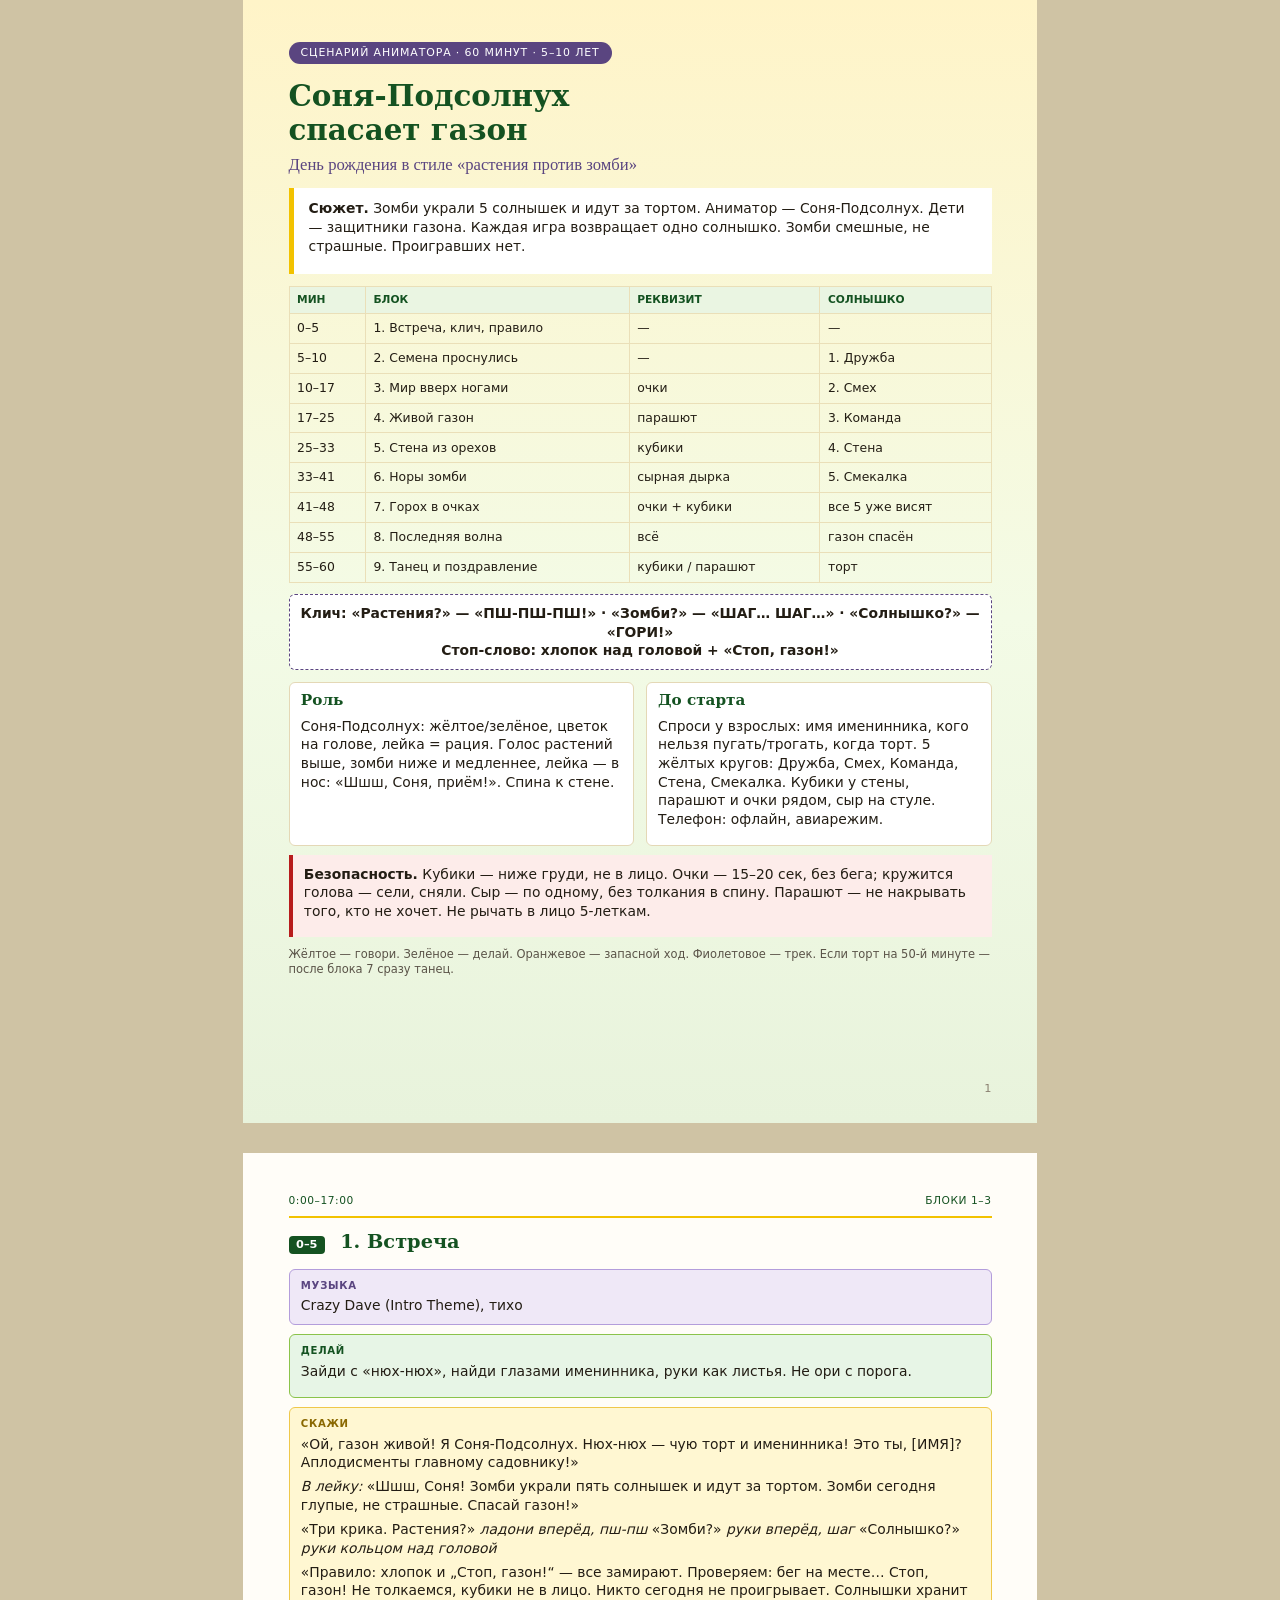
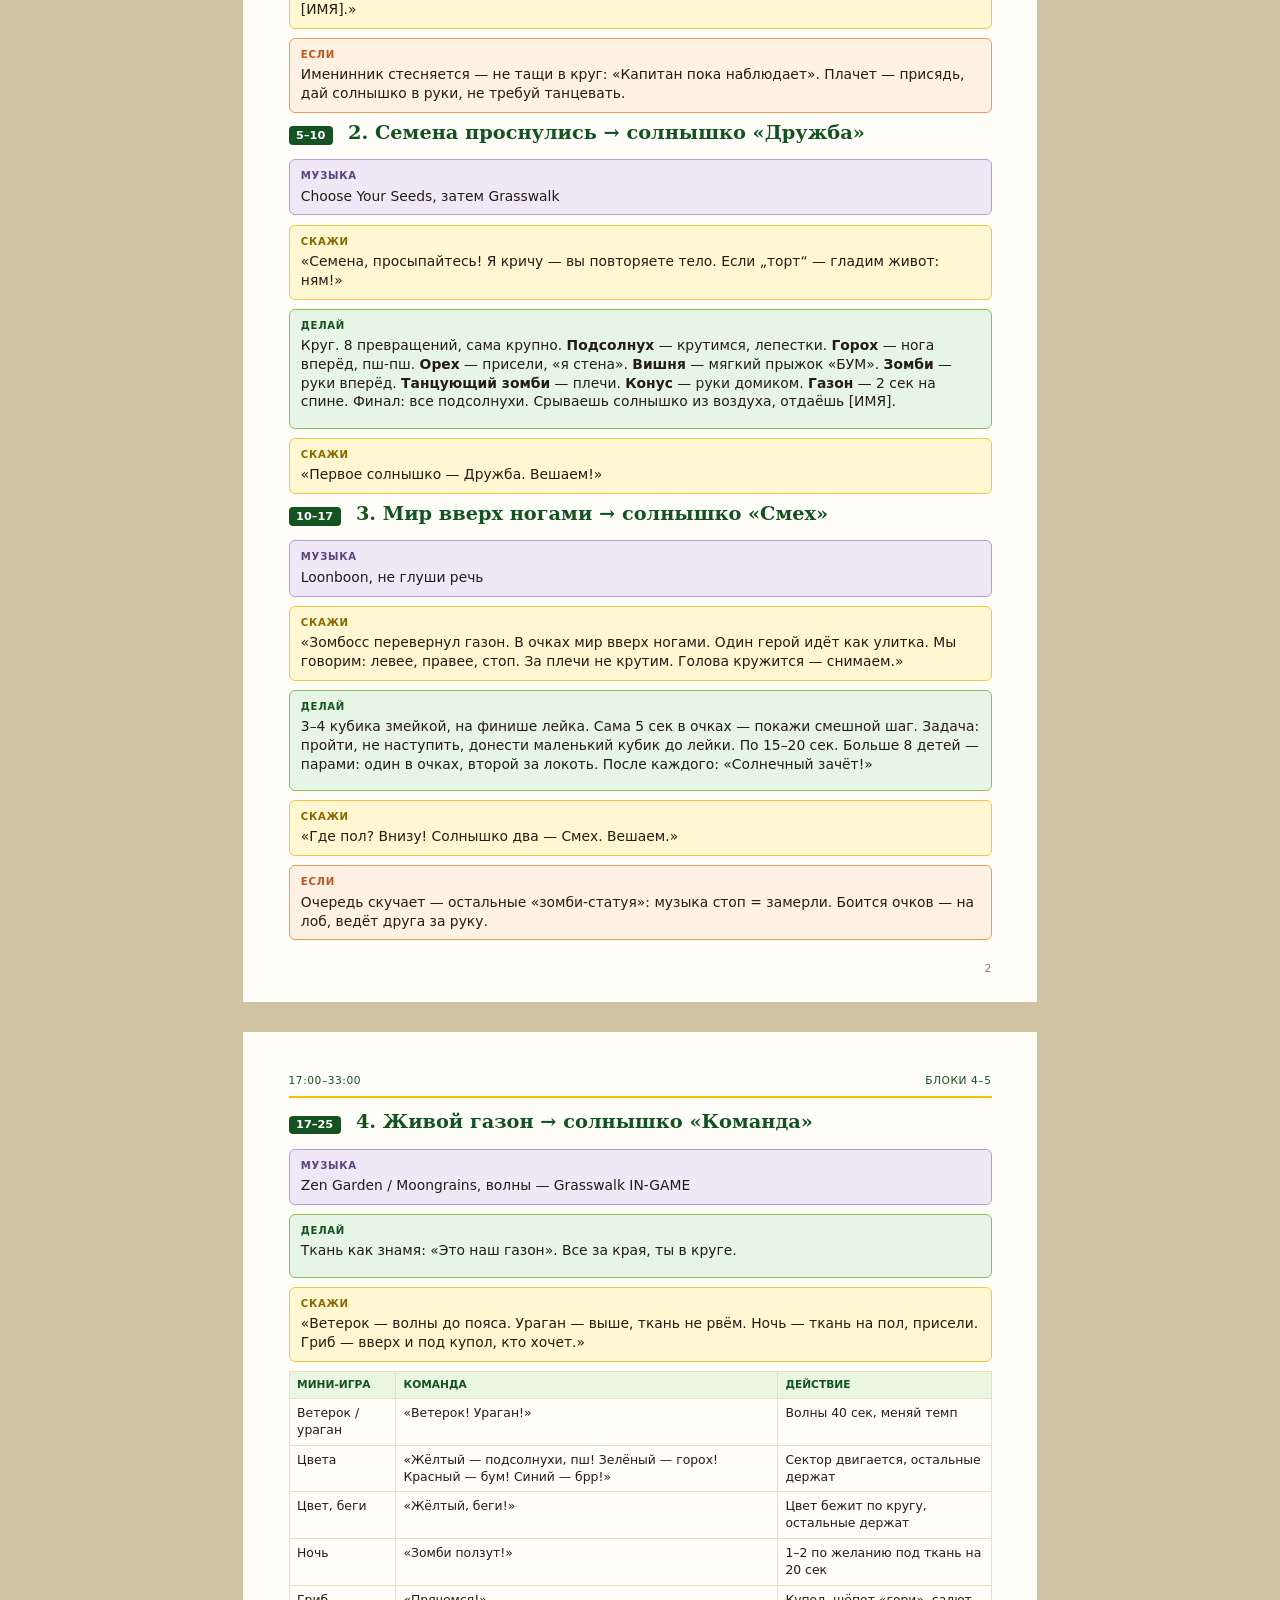
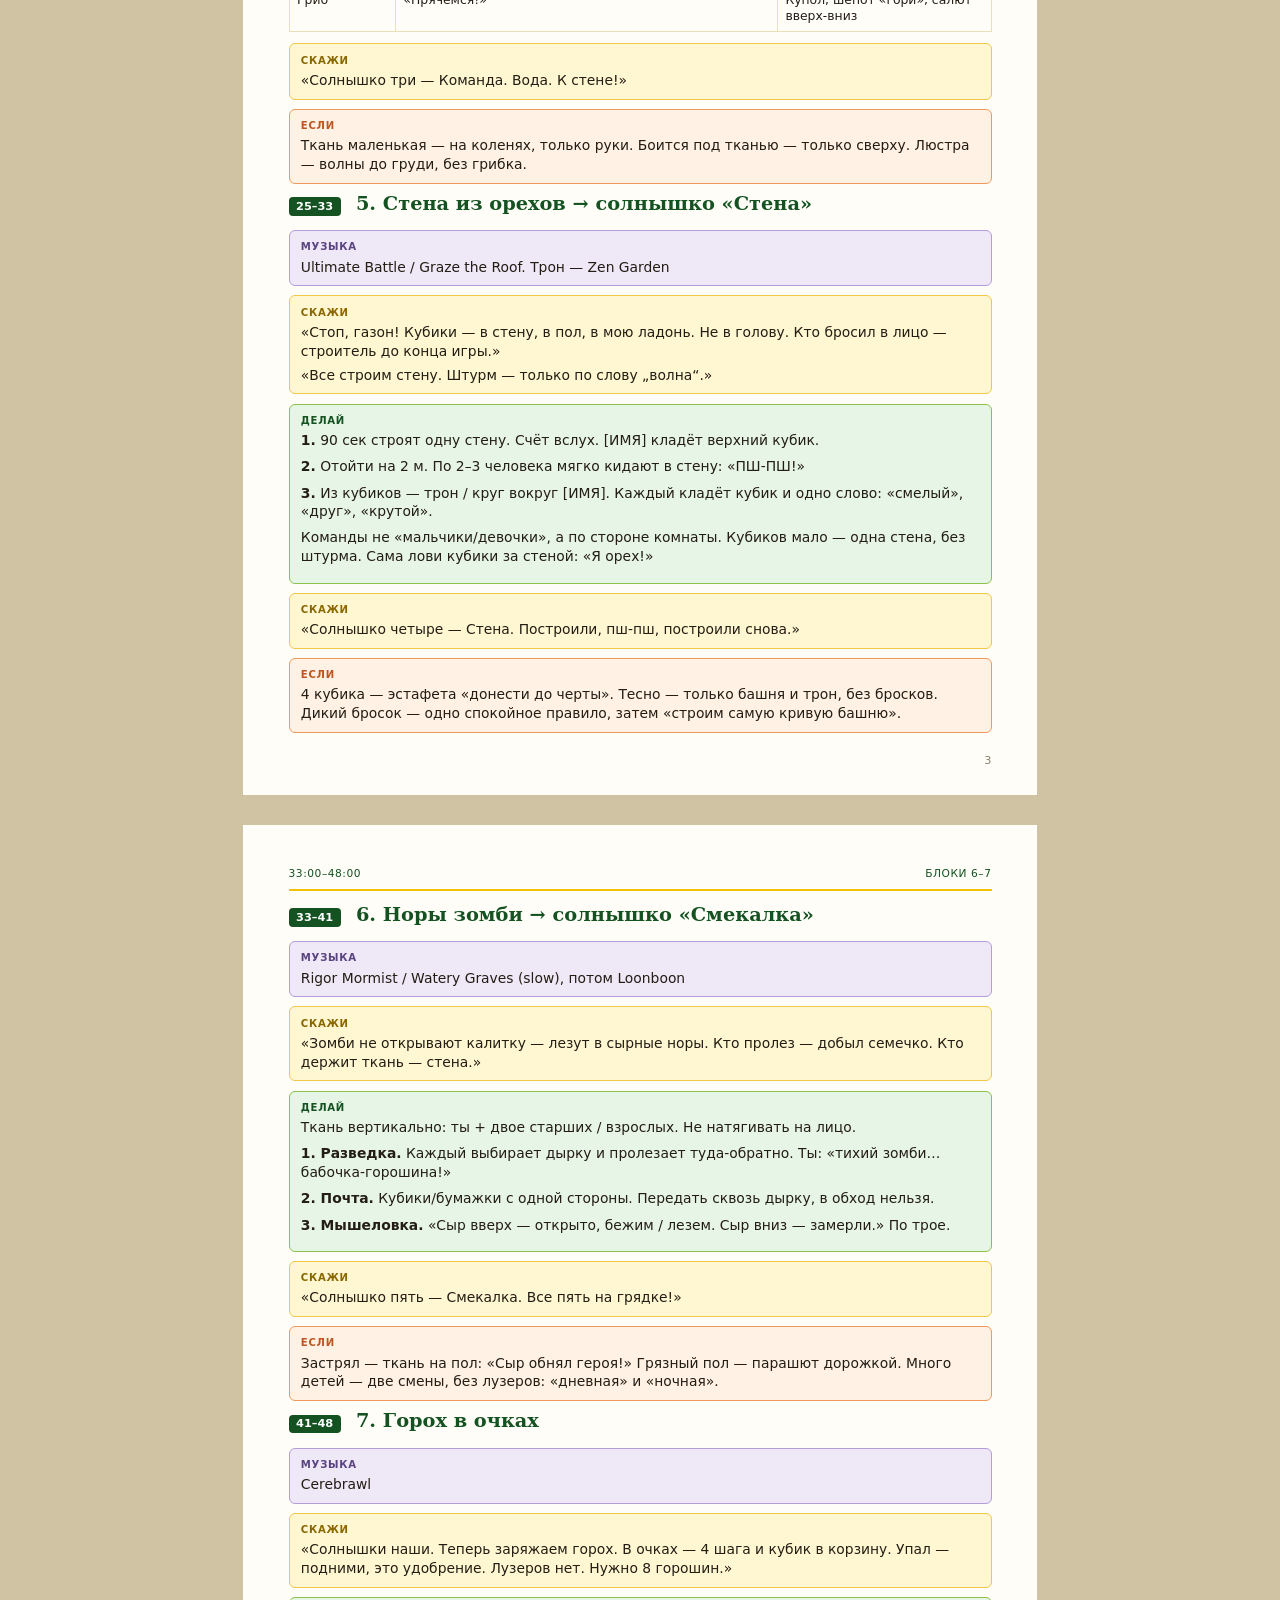
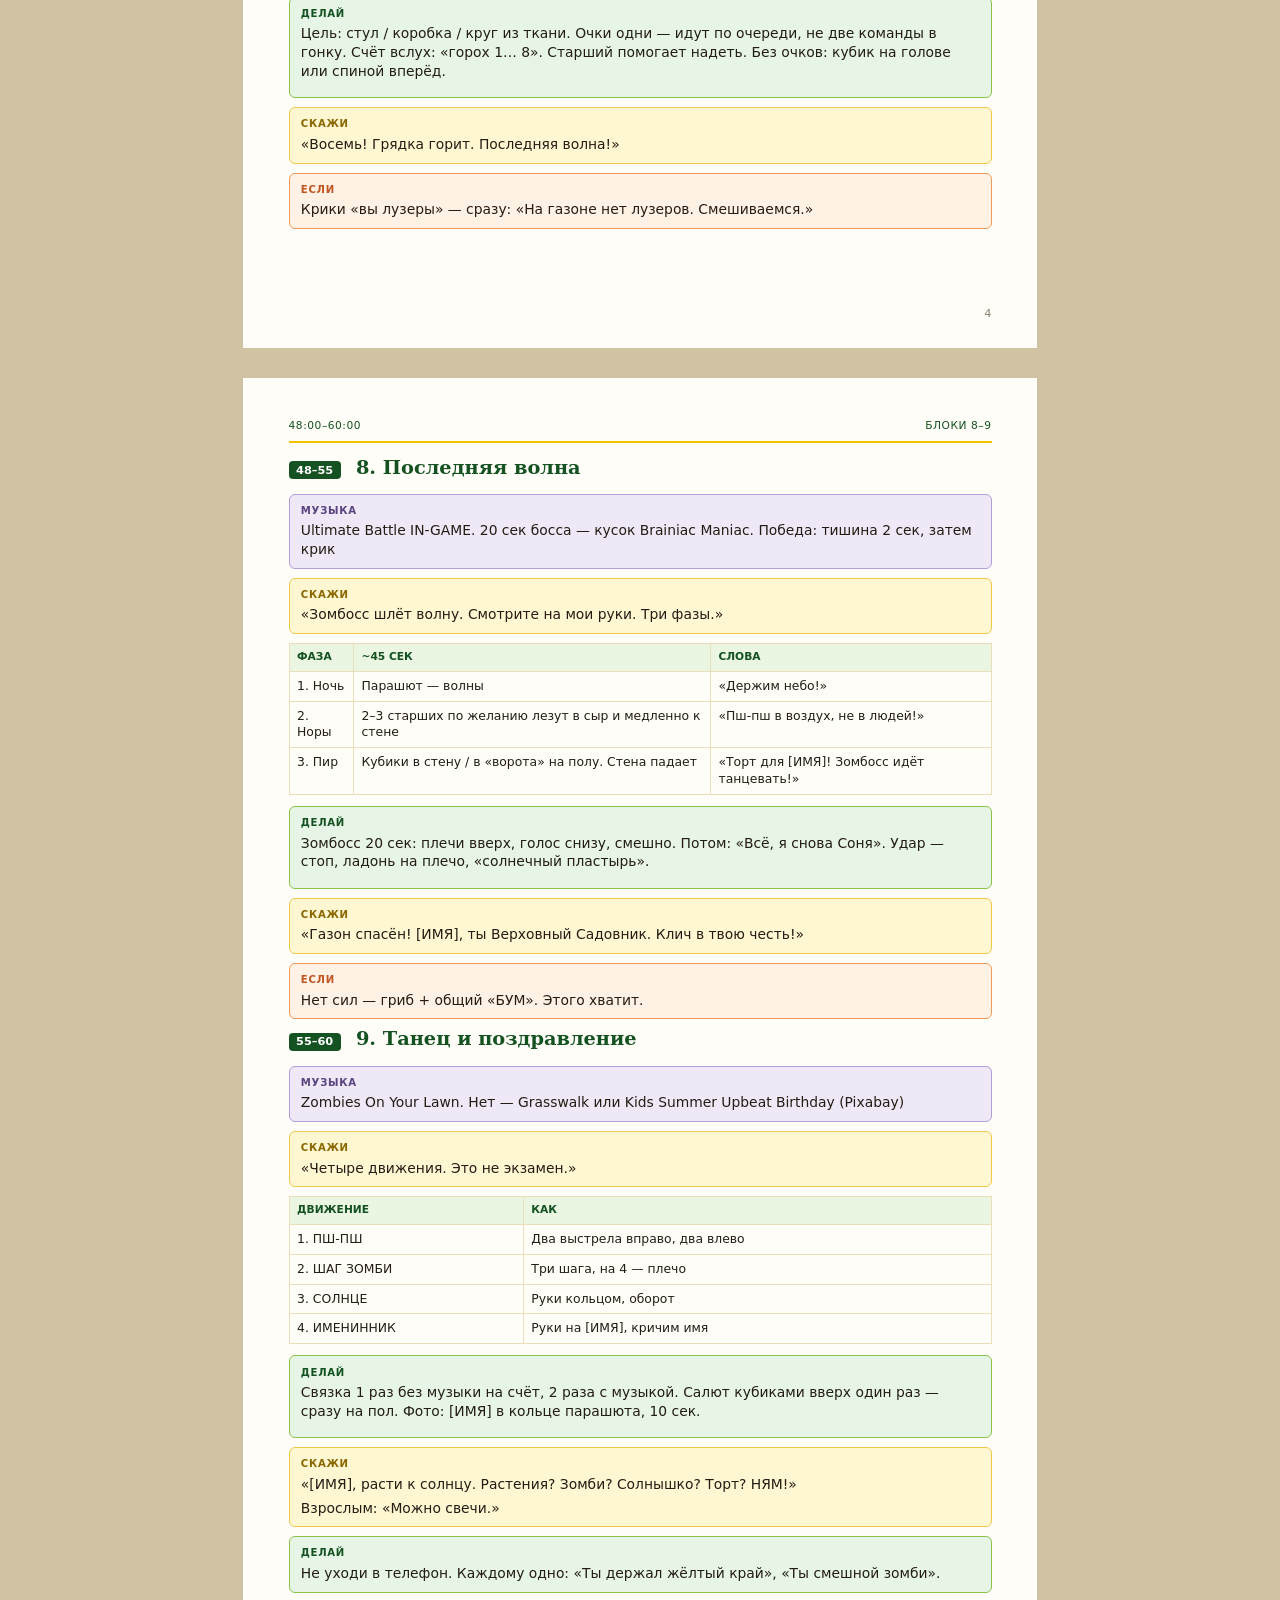
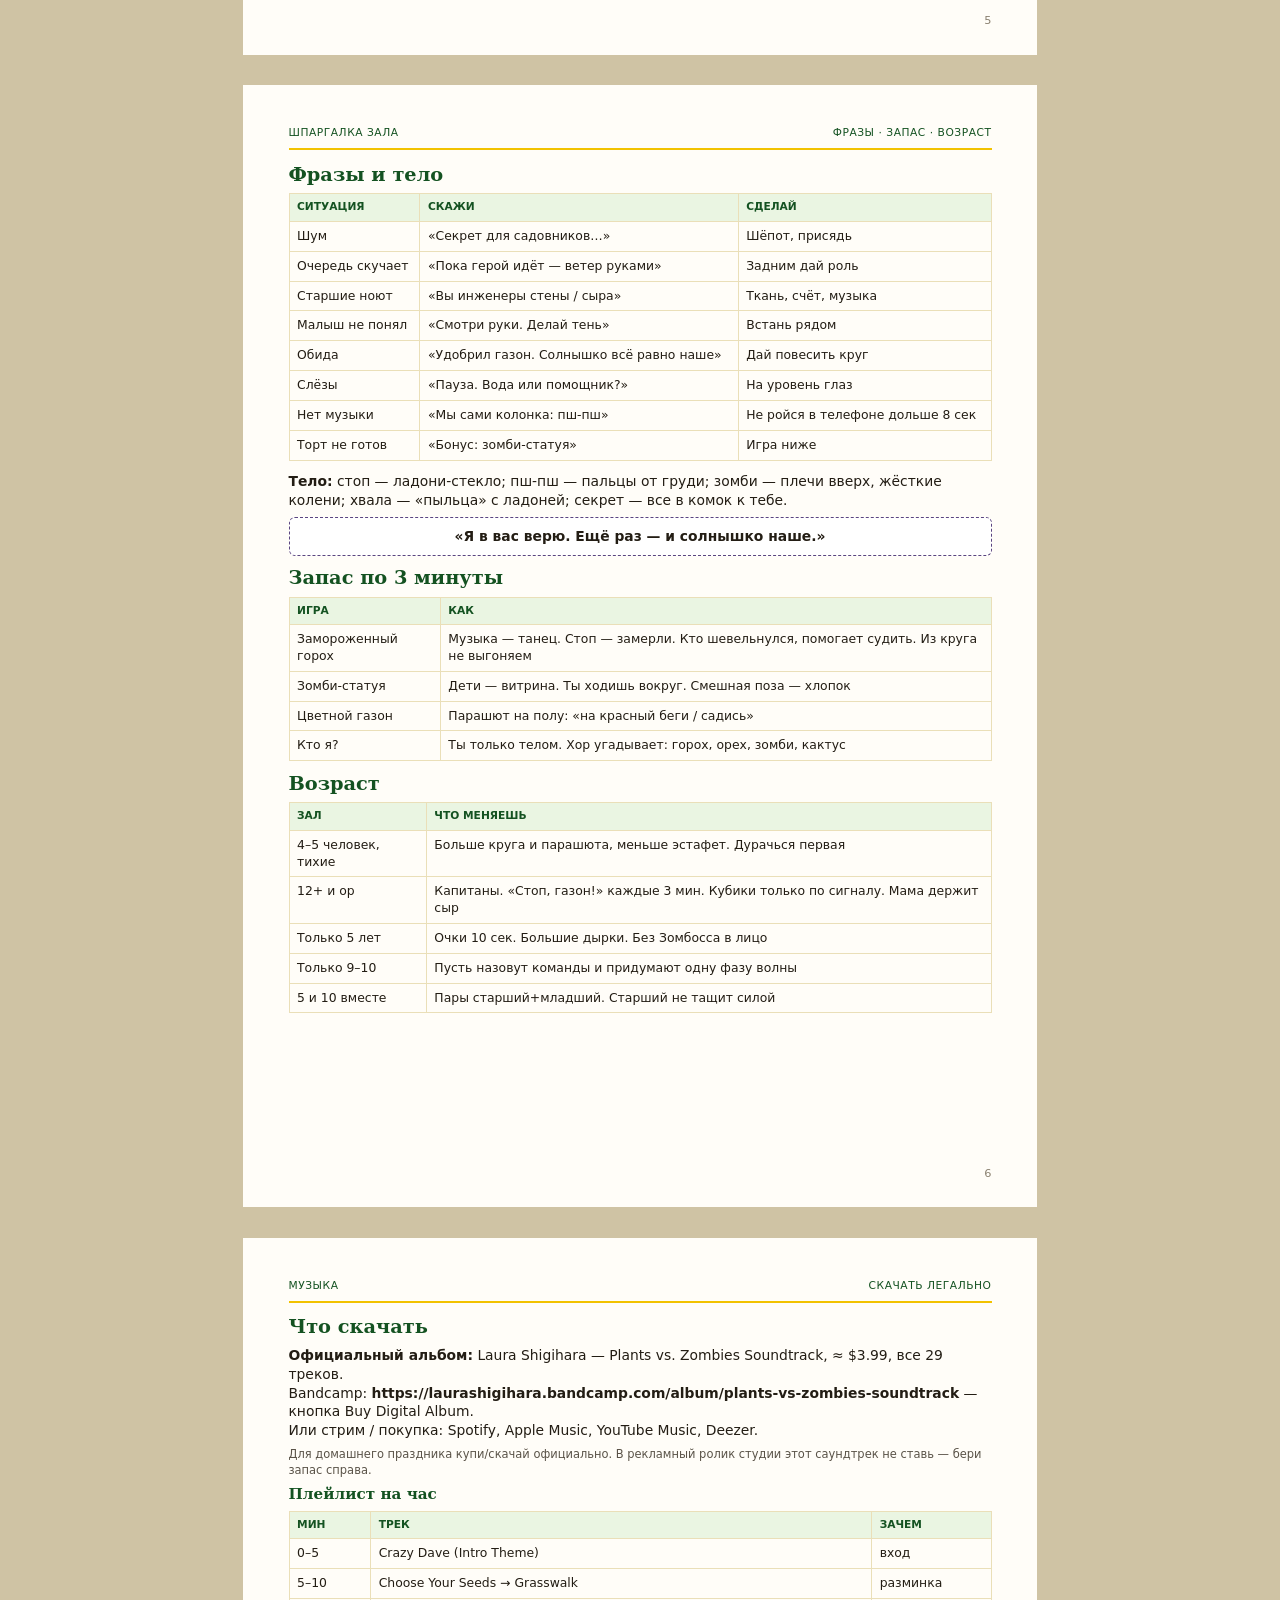
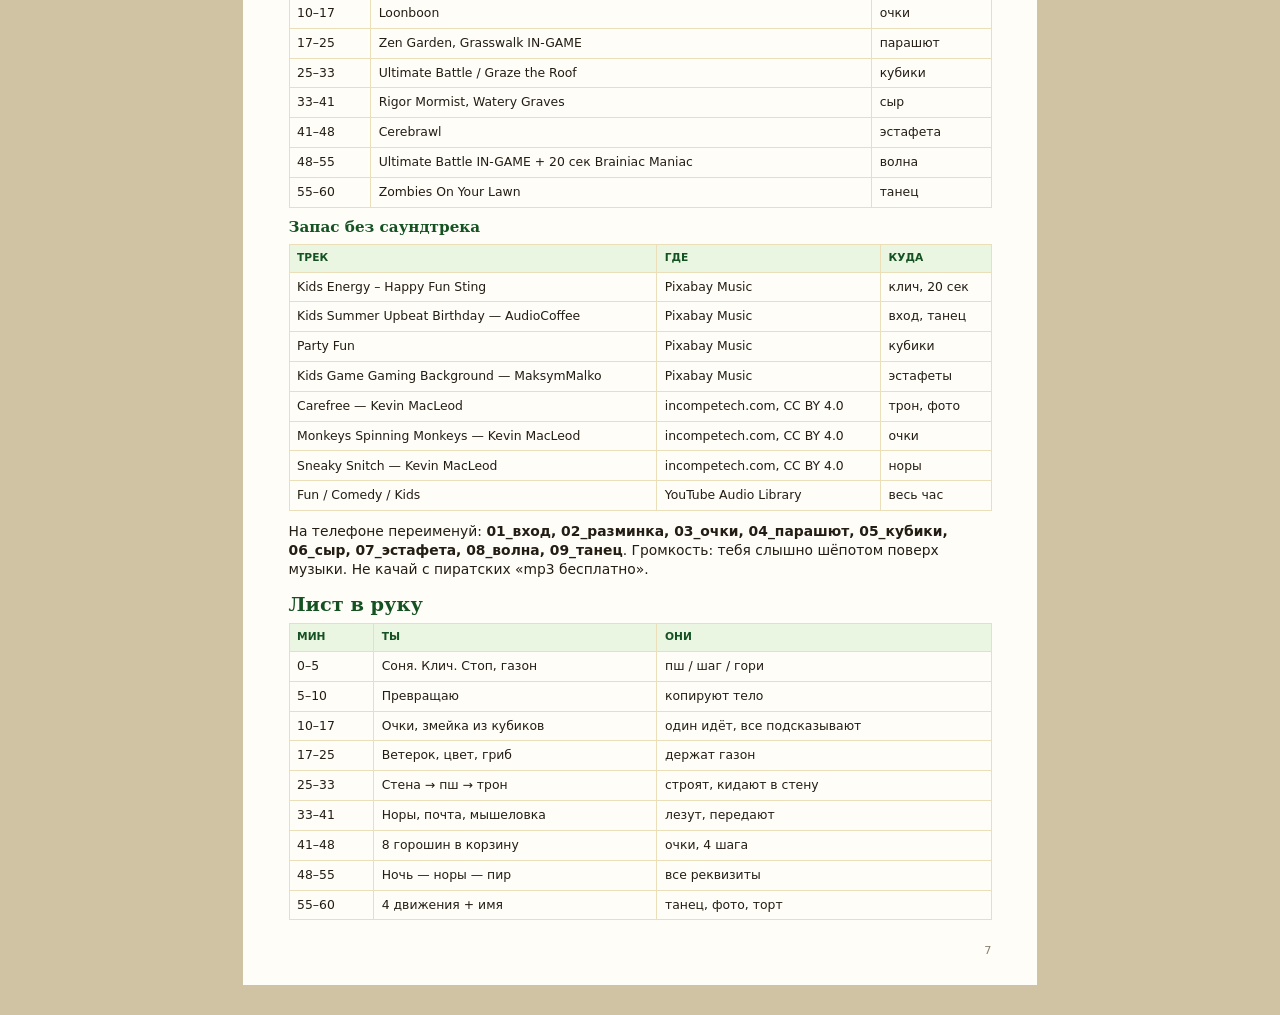
==== commit 012e5e1d: "Tighten birthday script PDF to a 7-page working booklet Co-authored-by: Hyakkimaru23 <Hyakkimaru23@u" ====
--- a/scenario/index.html
+++ b/scenario/index.html
@@ -8,619 +8,272 @@
 <body>
 
 <section class="page cover" data-folio="1">
-  <div class="cover-badge">Готовый сценарий для аниматора</div>
-  <p class="kicker" style="margin-top:6mm">День рождения · 60 минут · 5–10 лет</p>
-  <h1>Соня-Подсолнух<br>спасает газон</h1>
-  <p class="subtitle">Весёлый час в стиле «растения против зомби» — без страха, с репликами, играми и музыкой</p>
-  <div class="hero-plot">
-    <p><b>Сюжет в одном дыхании.</b> Зомби учуяли именинный торт и украли пять солнышек. Без солнышек газон засыпает, а торт никто не защитит. Девушка-аниматор — Соня-Подсолнух. Дети не зрители, а команда защитников. Каждая игра возвращает одно солнышко. В финале все вместе спасают день рождения и танцуют.</p>
-  </div>
-  <div class="meta-grid">
-    <div class="meta"><b>Для кого</b>Дети 5–10 лет, обычно 6–12 человек. Младшие и старшие играют вместе.</div>
-    <div class="meta"><b>Кто ведёт</b>Одна девушка-аниматор. Роль: Соня-Подсолнух, лучшая подруга газона.</div>
-    <div class="meta"><b>Ваш реквизит</b>Поролоновые кубики · круглый «парашют» · «сырная дырка» · очки-перевёртыши</div>
-    <div class="meta"><b>Как читать буклет</b>Жёлтое — говори. Зелёное — делай. Оранжевое — спасательный план. Фиолетовое — музыка.</div>
-  </div>
-  <div class="chips">
-    <span class="chip">1 час</span>
-    <span class="chip alt">не страшно</span>
-    <span class="chip sun">все победители</span>
-    <span class="chip">готовые фразы</span>
-    <span class="chip alt">легальная музыка</span>
-  </div>
-  <p class="small">Это оригинальный праздничный сценарий по мотивам игры. Не копирует диалоги и сюжет игры. Для домашнего дня рождения. Персонажи и мир «Plants vs. Zombies» принадлежат PopCap / Electronic Arts.</p>
-  <div class="footer-note">Шпаргалка аниматора · печатать на А4 · держать рядом с колонкой</div>
+  <div class="badge">Сценарий аниматора · 60 минут · 5–10 лет</div>
+  <h1 style="margin-top:4mm">Соня-Подсолнух<br>спасает газон</h1>
+  <p class="sub">День рождения в стиле «растения против зомби»</p>
+  <div class="plot">
+    <p><b>Сюжет.</b> Зомби украли 5 солнышек и идут за тортом. Аниматор — Соня-Подсолнух. Дети — защитники газона. Каждая игра возвращает одно солнышко. Зомби смешные, не страшные. Проигравших нет.</p>
+  </div>
+  <table>
+    <tr><th>Мин</th><th>Блок</th><th>Реквизит</th><th>Солнышко</th></tr>
+    <tr><td>0–5</td><td>1. Встреча, клич, правило</td><td>—</td><td>—</td></tr>
+    <tr><td>5–10</td><td>2. Семена проснулись</td><td>—</td><td>1. Дружба</td></tr>
+    <tr><td>10–17</td><td>3. Мир вверх ногами</td><td>очки</td><td>2. Смех</td></tr>
+    <tr><td>17–25</td><td>4. Живой газон</td><td>парашют</td><td>3. Команда</td></tr>
+    <tr><td>25–33</td><td>5. Стена из орехов</td><td>кубики</td><td>4. Стена</td></tr>
+    <tr><td>33–41</td><td>6. Норы зомби</td><td>сырная дырка</td><td>5. Смекалка</td></tr>
+    <tr><td>41–48</td><td>7. Горох в очках</td><td>очки + кубики</td><td>все 5 уже висят</td></tr>
+    <tr><td>48–55</td><td>8. Последняя волна</td><td>всё</td><td>газон спасён</td></tr>
+    <tr><td>55–60</td><td>9. Танец и поздравление</td><td>кубики / парашют</td><td>торт</td></tr>
+  </table>
+  <div class="klich">Клич: «Растения?» — «ПШ-ПШ-ПШ!» · «Зомби?» — «ШАГ… ШАГ…» · «Солнышко?» — «ГОРИ!»<br>Стоп-слово: хлопок над головой + «Стоп, газон!»</div>
+  <div class="two">
+    <div class="box">
+      <h3>Роль</h3>
+      <p>Соня-Подсолнух: жёлтое/зелёное, цветок на голове, лейка = рация. Голос растений выше, зомби ниже и медленнее, лейка — в нос: «Шшш, Соня, приём!». Спина к стене.</p>
+    </div>
+    <div class="box">
+      <h3>До старта</h3>
+      <p>Спроси у взрослых: имя именинника, кого нельзя пугать/трогать, когда торт. 5 жёлтых кругов: Дружба, Смех, Команда, Стена, Смекалка. Кубики у стены, парашют и очки рядом, сыр на стуле. Телефон: офлайн, авиарежим.</p>
+    </div>
+  </div>
+  <div class="warn">
+    <p><b>Безопасность.</b> Кубики — ниже груди, не в лицо. Очки — 15–20 сек, без бега; кружится голова — сели, сняли. Сыр — по одному, без толкания в спину. Парашют — не накрывать того, кто не хочет. Не рычать в лицо 5-леткам.</p>
+  </div>
+  <p class="small">Жёлтое — говори. Зелёное — делай. Оранжевое — запасной ход. Фиолетовое — трек. Если торт на 50-й минуте — после блока 7 сразу танец.</p>
 </section>
 
 <section class="page" data-folio="2">
-  <div class="running"><span>Как пользоваться</span><span>Соня-Подсолнух спасает газон</span></div>
-  <h2>Как читать этот сценарий за 2 минуты</h2>
-  <div class="two">
-    <div class="card" style="background:#fff8d6;border:1px solid #f0c94a">
-      <h4>Жёлтые рамки</h4>
-      <p>Говори почти дословно. Можно менять имя, шутки, темп — но не теряй клич и правила.</p>
-    </div>
-    <div class="card" style="background:#e8f5e4;border:1px solid #9ccc65">
-      <h4>Зелёные рамки</h4>
-      <p>Тело, голос, реквизит. Дети копируют тебя. Если стоишь столбом — они тоже замирают от скуки.</p>
-    </div>
-    <div class="card" style="background:#fff1e4;border:1px solid #ef9a5a">
-      <h4>Оранжевые рамки</h4>
-      <p>Готовый запасной ход. Не объясняй детям, что «игра сломалась». Просто переключайся.</p>
-    </div>
-    <div class="card" style="background:#efe8f8;border:1px solid #b39ddb">
-      <h4>Фиолетовые рамки</h4>
-      <p>Какой трек поставить. Список легальных скачиваний — на страницах 16–17.</p>
-    </div>
-  </div>
-  <h3 style="margin-top:5mm">Что я учла в вашем запросе</h3>
-  <table>
-    <tr><th>Вы просили</th><th>Как это сделано в сценарии</th></tr>
-    <tr><td>1 час</td><td>9 блоков, каждый с минутами. Есть что выкинуть, если торт уже несут.</td></tr>
-    <tr><td>Аниматор — девушка</td><td>Роль Сони-Подсолнуха: яркая, добрая, чуть рассеянная, без «дяди в костюме зомби».</td></tr>
-    <tr><td>5–10 лет вместе</td><td>Старшие — капитаны и помощники. Младшие не вылетают. Нет игр «последний остался».</td></tr>
-    <tr><td>Не скучать</td><td>Сюжет с 5 солнышками, смена темпа каждые 6–8 минут, кричалки, превращения.</td></tr>
-    <tr><td>Ваш реквизит</td><td>Каждая вещь работает минимум в двух играх, не лежит мёртвым грузом.</td></tr>
-    <tr><td>Слова и движения</td><td>Реплики написаны разговорно. К каждой игре — как стоять, куда смотреть, что руками.</td></tr>
-    <tr><td>Музыка</td><td>Официальный саундтрек + бесплатные запасные треки. Без пиратских сайтов.</td></tr>
-  </table>
-  <div class="tip">
-    <p>Перед стартом спроси у взрослых только три вещи: <b>имя именинника</b>, <b>есть ли дети, которых нельзя пугать / трогать</b>, <b>когда выносят торт</b>. Этого хватит, чтобы весь час звучал лично.</p>
-  </div>
+  <div class="running"><span>0:00–17:00</span><span>Блоки 1–3</span></div>
+
+  <div class="head"><span class="time">0–5</span><h2>1. Встреча</h2></div>
+  <div class="music">Crazy Dave (Intro Theme), тихо</div>
+  <div class="do">
+    <p>Зайди с «нюх-нюх», найди глазами именинника, руки как листья. Не ори с порога.</p>
+  </div>
+  <div class="say">
+    <p class="quote">«Ой, газон живой! Я Соня-Подсолнух. Нюх-нюх — чую торт и именинника! Это ты, [ИМЯ]? Аплодисменты главному садовнику!»</p>
+    <p class="quote"><i>В лейку:</i> «Шшш, Соня! Зомби украли пять солнышек и идут за тортом. Зомби сегодня глупые, не страшные. Спасай газон!»</p>
+    <p class="quote">«Три крика. Растения?» <i>ладони вперёд, пш-пш</i> «Зомби?» <i>руки вперёд, шаг</i> «Солнышко?» <i>руки кольцом над головой</i></p>
+    <p class="quote">«Правило: хлопок и „Стоп, газон!“ — все замирают. Проверяем: бег на месте… Стоп, газон! Не толкаемся, кубики не в лицо. Никто сегодня не проигрывает. Солнышки хранит [ИМЯ].»</p>
+  </div>
+  <div class="ifbox">Именинник стесняется — не тащи в круг: «Капитан пока наблюдает». Плачет — присядь, дай солнышко в руки, не требуй танцевать.</div>
+
+  <div class="head"><span class="time">5–10</span><h2>2. Семена проснулись → солнышко «Дружба»</h2></div>
+  <div class="music">Choose Your Seeds, затем Grasswalk</div>
+  <div class="say">
+    <p class="quote">«Семена, просыпайтесь! Я кричу — вы повторяете тело. Если „торт“ — гладим живот: ням!»</p>
+  </div>
+  <div class="do">
+    <p>Круг. 8 превращений, сама крупно. <b>Подсолнух</b> — крутимся, лепестки. <b>Горох</b> — нога вперёд, пш-пш. <b>Орех</b> — присели, «я стена». <b>Вишня</b> — мягкий прыжок «БУМ». <b>Зомби</b> — руки вперёд. <b>Танцующий зомби</b> — плечи. <b>Конус</b> — руки домиком. <b>Газон</b> — 2 сек на спине. Финал: все подсолнухи. Срываешь солнышко из воздуха, отдаёшь [ИМЯ].</p>
+  </div>
+  <div class="say"><p class="quote">«Первое солнышко — Дружба. Вешаем!»</p></div>
+
+  <div class="head"><span class="time">10–17</span><h2>3. Мир вверх ногами → солнышко «Смех»</h2></div>
+  <div class="music">Loonboon, не глуши речь</div>
+  <div class="say">
+    <p class="quote">«Зомбосс перевернул газон. В очках мир вверх ногами. Один герой идёт как улитка. Мы говорим: левее, правее, стоп. За плечи не крутим. Голова кружится — снимаем.»</p>
+  </div>
+  <div class="do">
+    <p>3–4 кубика змейкой, на финише лейка. Сама 5 сек в очках — покажи смешной шаг. Задача: пройти, не наступить, донести маленький кубик до лейки. По 15–20 сек. Больше 8 детей — парами: один в очках, второй за локоть. После каждого: «Солнечный зачёт!»</p>
+  </div>
+  <div class="say"><p class="quote">«Где пол? Внизу! Солнышко два — Смех. Вешаем.»</p></div>
+  <div class="ifbox">Очередь скучает — остальные «зомби-статуя»: музыка стоп = замерли. Боится очков — на лоб, ведёт друга за руку.</div>
 </section>
 
 <section class="page" data-folio="3">
-  <div class="running"><span>Содержание</span><span>Соня-Подсолнух спасает газон</span></div>
-  <h2>Содержание и часовой таймер</h2>
-  <table>
-    <tr><th>Мин</th><th>Блок</th><th>Реквизит</th><th>Задача</th></tr>
-    <tr><td>0–5</td><td>1. Встреча, правила, клич</td><td>—</td><td>Имя, доверие, стоп-слово</td></tr>
-    <tr><td>5–10</td><td>2. Семена проснулись</td><td>—</td><td>Разминка-превращение</td></tr>
-    <tr><td>10–16</td><td>3. Мир вверх ногами</td><td>очки</td><td>1-е солнышко · смех</td></tr>
-    <tr><td>16–24</td><td>4. Живой газон</td><td>парашют</td><td>склеить группу · бонусный лучик</td></tr>
-    <tr><td>24–32</td><td>5. Стена из орехов</td><td>кубики</td><td>3-е солнышко · сила</td></tr>
-    <tr><td>32–40</td><td>6. Норы зомби</td><td>сырная дырка</td><td>4-е солнышко · ловкость</td></tr>
-    <tr><td>40–47</td><td>7. Горох в перевёрнутом мире</td><td>очки + кубики</td><td>5-е солнышко · финал сбора</td></tr>
-    <tr><td>47–54</td><td>8. Последняя волна</td><td>всё сразу</td><td>Спасти торт / газон</td></tr>
-    <tr><td>54–60</td><td>9. Танец и коронация</td><td>кубики, парашют</td><td>Поздравление, фото, торт</td></tr>
-  </table>
-  <div class="two">
-    <div class="ok">
-      <p><b>Если торт в 50-ю минуту</b> — после блока 7 сразу коронация и песня. Блок 8 сократи до одной «волны».</p>
-    </div>
-    <div class="ok">
-      <p><b>Если дети ещё кипят</b> — не тяни речь. Добавь запасную игру со страницы 15, потом торт.</p>
-    </div>
-  </div>
-  <h3>Страницы буклета</h3>
-  <ol class="toc">
-    <li>Обложка и сюжет</li>
-    <li>Как читать · разбор запроса</li>
-    <li>Таймер</li>
-    <li>Роль, костюм, голос, безопасность</li>
-    <li>Подготовка комнаты за 15 минут</li>
-    <li>Блоки 1–2 — встреча и разминка</li>
-    <li>Блок 3 — очки-перевёртыши</li>
-    <li>Блок 4 — парашют</li>
-    <li>Блок 5 — поролоновые кубики</li>
-    <li>Блок 6 — сырная дырка</li>
-    <li>Блок 7 — очки + кубики</li>
-    <li>Блок 8 — финальная волна</li>
-    <li>Блок 9 — танец и поздравление</li>
-    <li>Банк фраз и движений</li>
-    <li>Запасные игры и трудные ситуации</li>
-    <li>Музыка: что скачать легально</li>
-    <li>Плейлист по минутам</li>
-    <li>Шпаргалка на один взгляд</li>
-  </ol>
+  <div class="running"><span>17:00–33:00</span><span>Блоки 4–5</span></div>
+
+  <div class="head"><span class="time">17–25</span><h2>4. Живой газон → солнышко «Команда»</h2></div>
+  <div class="music">Zen Garden / Moongrains, волны — Grasswalk IN-GAME</div>
+  <div class="do">
+    <p>Ткань как знамя: «Это наш газон». Все за края, ты в круге.</p>
+  </div>
+  <div class="say">
+    <p class="quote">«Ветерок — волны до пояса. Ураган — выше, ткань не рвём. Ночь — ткань на пол, присели. Гриб — вверх и под купол, кто хочет.»</p>
+  </div>
+  <table>
+    <tr><th>Мини-игра</th><th>Команда</th><th>Действие</th></tr>
+    <tr><td>Ветерок / ураган</td><td>«Ветерок! Ураган!»</td><td>Волны 40 сек, меняй темп</td></tr>
+    <tr><td>Цвета</td><td>«Жёлтый — подсолнухи, пш! Зелёный — горох! Красный — бум! Синий — брр!»</td><td>Сектор двигается, остальные держат</td></tr>
+    <tr><td>Цвет, беги</td><td>«Жёлтый, беги!»</td><td>Цвет бежит по кругу, остальные держат</td></tr>
+    <tr><td>Ночь</td><td>«Зомби ползут!»</td><td>1–2 по желанию под ткань на 20 сек</td></tr>
+    <tr><td>Гриб</td><td>«Прячемся!»</td><td>Купол, шёпот «гори», салют вверх-вниз</td></tr>
+  </table>
+  <div class="say"><p class="quote">«Солнышко три — Команда. Вода. К стене!»</p></div>
+  <div class="ifbox">Ткань маленькая — на коленях, только руки. Боится под тканью — только сверху. Люстра — волны до груди, без грибка.</div>
+
+  <div class="head"><span class="time">25–33</span><h2>5. Стена из орехов → солнышко «Стена»</h2></div>
+  <div class="music">Ultimate Battle / Graze the Roof. Трон — Zen Garden</div>
+  <div class="say">
+    <p class="quote">«Стоп, газон! Кубики — в стену, в пол, в мою ладонь. Не в голову. Кто бросил в лицо — строитель до конца игры.»</p>
+    <p class="quote">«Все строим стену. Штурм — только по слову „волна“.»</p>
+  </div>
+  <div class="do">
+    <p><b>1.</b> 90 сек строят одну стену. Счёт вслух. [ИМЯ] кладёт верхний кубик.</p>
+    <p><b>2.</b> Отойти на 2 м. По 2–3 человека мягко кидают в стену: «ПШ-ПШ!»</p>
+    <p><b>3.</b> Из кубиков — трон / круг вокруг [ИМЯ]. Каждый кладёт кубик и одно слово: «смелый», «друг», «крутой».</p>
+    <p>Команды не «мальчики/девочки», а по стороне комнаты. Кубиков мало — одна стена, без штурма. Сама лови кубики за стеной: «Я орех!»</p>
+  </div>
+  <div class="say"><p class="quote">«Солнышко четыре — Стена. Построили, пш-пш, построили снова.»</p></div>
+  <div class="ifbox">4 кубика — эстафета «донести до черты». Тесно — только башня и трон, без бросков. Дикий бросок — одно спокойное правило, затем «строим самую кривую башню».</div>
 </section>
 
 <section class="page" data-folio="4">
-  <div class="running"><span>Роль и безопасность</span><span>Соня-Подсолнух спасает газон</span></div>
-  <h2>Кто ты сегодня</h2>
-  <p><b>Имя:</b> Соня-Подсолнух. <b>Характер:</b> солнечная, чуть рассеянная, очень хвалит детей, зомби считает смешными соседями, а не монстрами. <b>Секрет:</b> у тебя есть «лейка-рация». В неё ты иногда «звоните» Безумному Дейву — это твой второй голос, писклявый и торопливый. Дети обожают, когда предмет отвечает.</p>
-  <div class="two">
-    <div>
-      <h3>Костюм из того, что есть</h3>
-      <ul>
-        <li>Жёлтая или салатовая футболка / сарафан</li>
-        <li>Ободок с цветком или бумажный подсолнух на резинке</li>
-        <li>Любая лейка, бутылка или фен — это рация</li>
-        <li>Яркие носки, повязка, фартук — чем цветнее, тем лучше</li>
-        <li>Не надевай страшный грим. Для 5 лет достаточно наклейки-веснушки и улыбки</li>
-      </ul>
-    </div>
-    <div>
-      <h3>Голос и тело</h3>
-      <ul>
-        <li>Растения — говори выше, руки «листья» вверх</li>
-        <li>Зомби — ниже, медленнее, руки вперёд, ноги жёсткие</li>
-        <li>Лейка-рация — в нос, быстро: «Шшш, Соня, приём!»</li>
-        <li>Не ори постоянно. Громко — клич и «Стоп, газон!». Тихо — секрет</li>
-        <li>Всегда вставай так, чтобы тебя видели все, спиной к стене, не к окну</li>
-      </ul>
-    </div>
-  </div>
-  <div class="call">Клич на весь час<br>«Растения?» — «ПШ-ПШ-ПШ!» &nbsp;·&nbsp; «Зомби?» — «ШАГ… ШАГ…» &nbsp;·&nbsp; «Солнышко?» — «ГОРИ!»</div>
-  <h3 style="margin-top:5mm">Правила, без которых будет плохо</h3>
-  <div class="danger">
-    <p><b>Стоп-слово:</b> хлопок над головой + «Стоп, газон!» Все замирают. Тренируешь это в первую минуту и ещё раз перед кубиками.</p>
-    <p><b>Кубики</b> — только ниже груди, не в лицо, не с размаху в младших. Стену можно рушить руками и телом, не головой.</p>
-    <p><b>Парашют</b> — не накрывай голову ребёнку, который этого не хочет. Не тяни ткань, если кто-то запутался: скажи «отпустили!»</p>
-    <p><b>Сырная дырка</b> — по одному, без толкания в спину. Большие дырки — для 5–6 лет, маленькие — для тех, кто сам хочет.</p>
-    <p><b>Очки-перевёртыши</b> — 15–25 секунд на человека. Если кружится голова: сели, очки сняли, пьём воду. Не бегать в очках.</p>
-    <p><b>Зомби</b> — смешные. Не рычи в лицо малышам. Если кто-то зажмурился — ты сразу: «Этот зомби забыл мозги дома и теперь только танцует».</p>
-  </div>
+  <div class="running"><span>33:00–48:00</span><span>Блоки 6–7</span></div>
+
+  <div class="head"><span class="time">33–41</span><h2>6. Норы зомби → солнышко «Смекалка»</h2></div>
+  <div class="music">Rigor Mormist / Watery Graves (slow), потом Loonboon</div>
+  <div class="say">
+    <p class="quote">«Зомби не открывают калитку — лезут в сырные норы. Кто пролез — добыл семечко. Кто держит ткань — стена.»</p>
+  </div>
+  <div class="do">
+    <p>Ткань вертикально: ты + двое старших / взрослых. Не натягивать на лицо.</p>
+    <p><b>1. Разведка.</b> Каждый выбирает дырку и пролезает туда-обратно. Ты: «тихий зомби… бабочка-горошина!»</p>
+    <p><b>2. Почта.</b> Кубики/бумажки с одной стороны. Передать сквозь дырку, в обход нельзя.</p>
+    <p><b>3. Мышеловка.</b> «Сыр вверх — открыто, бежим / лезем. Сыр вниз — замерли.» По трое.</p>
+  </div>
+  <div class="say"><p class="quote">«Солнышко пять — Смекалка. Все пять на грядке!»</p></div>
+  <div class="ifbox">Застрял — ткань на пол: «Сыр обнял героя!» Грязный пол — парашют дорожкой. Много детей — две смены, без лузеров: «дневная» и «ночная».</div>
+
+  <div class="head"><span class="time">41–48</span><h2>7. Горох в очках</h2></div>
+  <div class="music">Cerebrawl</div>
+  <div class="say">
+    <p class="quote">«Солнышки наши. Теперь заряжаем горох. В очках — 4 шага и кубик в корзину. Упал — подними, это удобрение. Лузеров нет. Нужно 8 горошин.»</p>
+  </div>
+  <div class="do">
+    <p>Цель: стул / коробка / круг из ткани. Очки одни — идут по очереди, не две команды в гонку. Счёт вслух: «горох 1… 8». Старший помогает надеть. Без очков: кубик на голове или спиной вперёд.</p>
+  </div>
+  <div class="say"><p class="quote">«Восемь! Грядка горит. Последняя волна!»</p></div>
+  <div class="ifbox">Крики «вы лузеры» — сразу: «На газоне нет лузеров. Смешиваемся.»</div>
 </section>
 
 <section class="page" data-folio="5">
-  <div class="running"><span>Подготовка</span><span>Соня-Подсолнух спасает газон</span></div>
-  <h2>За 15 минут до детей</h2>
-  <div class="two">
-    <div>
-      <h3>Комната</h3>
-      <ul>
-        <li>Убери стулья к стенам. Нужен круг 3–4 метра</li>
-        <li>Острые углы стола — отодвинь или накрой</li>
-        <li>Колонка у стены, кабель не поперёк бега</li>
-        <li>Вода для детей — на видном месте, но не на пути</li>
-        <li>Торт и свечи — в другой комнате</li>
-      </ul>
-      <h3>Разложи реквизит «гнездами»</h3>
-      <ol>
-        <li><b>Гнездо Солнца</b> — 5 бумажных кругов-солнышек (нарисовать за 3 минуты) и лейка</li>
-        <li><b>Гнездо Газона</b> — парашют свёрнут, сверху очки</li>
-        <li><b>Гнездо Стены</b> — кубики горкой у стены</li>
-        <li><b>Гнездо Нор</b> — сырная дырка на стуле, не на полу, чтобы не наступили</li>
-      </ol>
-    </div>
-    <div>
-      <h3>Сделай 5 солнышек</h3>
-      <p>Круги из жёлтой бумаги или одноразовых тарелок. Подпиши с обратной стороны:</p>
-      <ol>
-        <li>Дружба</li>
-        <li>Смех</li>
-        <li>Стена</li>
-        <li>Смекалка</li>
-        <li>Смелость</li>
-      </ol>
-      <p>Их можно крепить скотчем на дверь / шкаф — «грядка солнышек». Когда вернули — повесил.</p>
-      <div class="tip">
-        <p>Нет жёлтой бумаги? Подойдут 5 крышек, 5 стикеров, 5 мандаринов. Детям важен ритуал, не канцелярия.</p>
-      </div>
-      <h3>Телефон</h3>
-      <p>Плейлист скачан <b>офлайн</b>. Яркость минимум. Авиарежим, чтобы звонок папы не убил сцену. Громкость: дети слышат тебя поверх музыки.</p>
-    </div>
-  </div>
-  <div class="say">
-    <p class="quote">Родителям, тихо, до входа детей: «Я Соня. Если кто-то устал — можно сесть „на скамеечку садовника“ у стены, это не наказание. Торт скажите за 3 минуты жестом».</p>
-  </div>
+  <div class="running"><span>48:00–60:00</span><span>Блоки 8–9</span></div>
+
+  <div class="head"><span class="time">48–55</span><h2>8. Последняя волна</h2></div>
+  <div class="music">Ultimate Battle IN-GAME. 20 сек босса — кусок Brainiac Maniac. Победа: тишина 2 сек, затем крик</div>
+  <div class="say">
+    <p class="quote">«Зомбосс шлёт волну. Смотрите на мои руки. Три фазы.»</p>
+  </div>
+  <table>
+    <tr><th>Фаза</th><th>~45 сек</th><th>Слова</th></tr>
+    <tr><td>1. Ночь</td><td>Парашют — волны</td><td>«Держим небо!»</td></tr>
+    <tr><td>2. Норы</td><td>2–3 старших по желанию лезут в сыр и медленно к стене</td><td>«Пш-пш в воздух, не в людей!»</td></tr>
+    <tr><td>3. Пир</td><td>Кубики в стену / в «ворота» на полу. Стена падает</td><td>«Торт для [ИМЯ]! Зомбосс идёт танцевать!»</td></tr>
+  </table>
+  <div class="do">
+    <p>Зомбосс 20 сек: плечи вверх, голос снизу, смешно. Потом: «Всё, я снова Соня». Удар — стоп, ладонь на плечо, «солнечный пластырь».</p>
+  </div>
+  <div class="say"><p class="quote">«Газон спасён! [ИМЯ], ты Верховный Садовник. Клич в твою честь!»</p></div>
+  <div class="ifbox">Нет сил — гриб + общий «БУМ». Этого хватит.</div>
+
+  <div class="head"><span class="time">55–60</span><h2>9. Танец и поздравление</h2></div>
+  <div class="music">Zombies On Your Lawn. Нет — Grasswalk или Kids Summer Upbeat Birthday (Pixabay)</div>
+  <div class="say"><p class="quote">«Четыре движения. Это не экзамен.»</p></div>
+  <table>
+    <tr><th>Движение</th><th>Как</th></tr>
+    <tr><td>1. ПШ-ПШ</td><td>Два выстрела вправо, два влево</td></tr>
+    <tr><td>2. ШАГ ЗОМБИ</td><td>Три шага, на 4 — плечо</td></tr>
+    <tr><td>3. СОЛНЦЕ</td><td>Руки кольцом, оборот</td></tr>
+    <tr><td>4. ИМЕНИННИК</td><td>Руки на [ИМЯ], кричим имя</td></tr>
+  </table>
+  <div class="do">
+    <p>Связка 1 раз без музыки на счёт, 2 раза с музыкой. Салют кубиками вверх один раз — сразу на пол. Фото: [ИМЯ] в кольце парашюта, 10 сек.</p>
+  </div>
+  <div class="say">
+    <p class="quote">«[ИМЯ], расти к солнцу. Растения? Зомби? Солнышко? Торт? НЯМ!»</p>
+    <p class="quote">Взрослым: «Можно свечи.»</p>
+  </div>
+  <div class="do">Не уходи в телефон. Каждому одно: «Ты держал жёлтый край», «Ты смешной зомби».</div>
 </section>
 
 <section class="page" data-folio="6">
-  <div class="running"><span>Блоки 1–2 · 0:00–10:00</span><span>Соня-Подсолнух спасает газон</span></div>
-  <div class="block-head"><span class="time">0:00–5:00</span><h2>1. Встреча, правила, клич</h2></div>
-  <div class="music">Трек: <b>Crazy Dave (Intro Theme)</b> тихо. Или весёлый вход без слов.</div>
-  <div class="do">
-    <p>Вбегаешь не с порога в крик, а с «секретом»: принюхиваешься, осматриваешь комнату, вдруг замечаешь детей. Руки как листья — раскрыты. Улыбка широкая. Сразу найди глазами именинника.</p>
-  </div>
-  <div class="say">
-    <p class="quote">«Ой! Газон живой! Здравствуйте, защитники! Я Соня-Подсолнух. Я приехала с самой солнечной грядки, потому что нюх-нюх… я чую именинный торт! И чую… именинника! Это ты, [ИМЯ]? Апплодисменты самому главному садовнику дня!»</p>
-    <p class="quote">«Меня лейка срочно вызывает. Секунду». <i>(В лейку, пискляво)</i> «Шшш, Соня, приём! Зомби учуяли торт! Они украли пять солнышек! Без солнышек растения зевают и засыпают! Спасай газон, и чтобы никто не боялся: зомби сегодня глупые и голодные только до танцев!»</p>
-    <p class="quote">«Ребята, повторяем три крика. Это наша суперсила. Растения?» <i>(показываешь «пш-пш» ладонями вперёд)</i> «Зомби?» <i>(руки вперёд, шаг)</i> «Солнышко?» <i>(руки над головой в круг)</i></p>
-    <p class="quote">«Главное правило газона. Когда я хлопаю над головой и кричу „Стоп, газон!“ — все замирают, как статуи из кабачков. Проверяем! Бежали на месте… Стоп, газон! Молодцы. Кто замер лучше всех? Все!»</p>
-    <p class="quote">«Ещё: не толкаем, кубики не в лицо, если кружится голова — садимся на скамеечку садовника. А теперь секрет: сегодня никто не проигрывает. Мы собираем солнышки вместе. [ИМЯ] будет хранить их вот здесь». <i>(показываешь место)</i></p>
-  </div>
-  <div class="ifbox">
-    <p>Именинник стесняется — не тащи в центр. Скажи: «Главный садовник пока наблюдает, как настоящий капитан». Через 2 игры сам втянется. Ребёнок плачет при входе — присядь на его уровень, дай подержать солнышко, не требуй танцевать.</p>
-  </div>
-
-  <div class="block-head" style="margin-top:4mm"><span class="time">5:00–10:00</span><h2>2. Семена проснулись</h2></div>
-  <div class="music">Трек: <b>Choose Your Seeds</b>, потом <b>Grasswalk</b> негромко.</div>
-  <div class="say">
-    <p class="quote">«Чтобы вернуть первое солнышко, семена должны проснуться. Я буду превращать вас. Если я крикну растение — вы растение. Если зомби — зомби. Если торт — все гладят живот и говорят „ням“. Поехали!»</p>
-  </div>
-  <div class="do">
-    <p>Стоит в кругу. Называй быстро, 8–10 превращений. Сама делай крупно:</p>
-    <ul>
-      <li><b>Подсолнух</b> — крутимся, руки-лепестки, улыбка на всю комнату</li>
-      <li><b>Горохострел</b> — одна нога вперёд, две руки «пш-пш-пш»</li>
-      <li><b>Орех</b> — присели, обхватили колени, «я стена!»</li>
-      <li><b>Вишнёвая бомба</b> — надулись и мягкий прыжок: «БУМ!», без падений на других</li>
-      <li><b>Обычный зомби</b> — руки вперёд, язык не обязательно, лучше смешные глаза</li>
-      <li><b>Танцующий зомби</b> — те же руки, но плечи в ритме</li>
-      <li><b>Зомби с газетой / конусом</b> — руки домиком над головой</li>
-      <li><b>Газон</b> — легли на спину на 2 секунды и захихикали</li>
-    </ul>
-    <p>Финал: все одновременно подсолнухи. Ты «срываешь» воображаемое солнышко с воздуха и отдаёшь имениннику.</p>
-  </div>
-  <div class="say">
-    <p class="quote">«Первое солнышко — Дружба! Потому что вы уже умеете быть и растениями, и смешными зомби. Вешаем на грядку!»</p>
-  </div>
+  <div class="running"><span>Шпаргалка зала</span><span>Фразы · запас · возраст</span></div>
+  <h2>Фразы и тело</h2>
+  <table>
+    <tr><th>Ситуация</th><th>Скажи</th><th>Сделай</th></tr>
+    <tr><td>Шум</td><td>«Секрет для садовников…»</td><td>Шёпот, присядь</td></tr>
+    <tr><td>Очередь скучает</td><td>«Пока герой идёт — ветер руками»</td><td>Задним дай роль</td></tr>
+    <tr><td>Старшие ноют</td><td>«Вы инженеры стены / сыра»</td><td>Ткань, счёт, музыка</td></tr>
+    <tr><td>Малыш не понял</td><td>«Смотри руки. Делай тень»</td><td>Встань рядом</td></tr>
+    <tr><td>Обида</td><td>«Удобрил газон. Солнышко всё равно наше»</td><td>Дай повесить круг</td></tr>
+    <tr><td>Слёзы</td><td>«Пауза. Вода или помощник?»</td><td>На уровень глаз</td></tr>
+    <tr><td>Нет музыки</td><td>«Мы сами колонка: пш-пш»</td><td>Не ройся в телефоне дольше 8 сек</td></tr>
+    <tr><td>Торт не готов</td><td>«Бонус: зомби-статуя»</td><td>Игра ниже</td></tr>
+  </table>
+  <p><b>Тело:</b> стоп — ладони-стекло; пш-пш — пальцы от груди; зомби — плечи вверх, жёсткие колени; хвала — «пыльца» с ладоней; секрет — все в комок к тебе.</p>
+  <p class="klich">«Я в вас верю. Ещё раз — и солнышко наше.»</p>
+
+  <h2>Запас по 3 минуты</h2>
+  <table>
+    <tr><th>Игра</th><th>Как</th></tr>
+    <tr><td>Замороженный горох</td><td>Музыка — танец. Стоп — замерли. Кто шевельнулся, помогает судить. Из круга не выгоняем</td></tr>
+    <tr><td>Зомби-статуя</td><td>Дети — витрина. Ты ходишь вокруг. Смешная поза — хлопок</td></tr>
+    <tr><td>Цветной газон</td><td>Парашют на полу: «на красный беги / садись»</td></tr>
+    <tr><td>Кто я?</td><td>Ты только телом. Хор угадывает: горох, орех, зомби, кактус</td></tr>
+  </table>
+
+  <h2>Возраст</h2>
+  <table>
+    <tr><th>Зал</th><th>Что меняешь</th></tr>
+    <tr><td>4–5 человек, тихие</td><td>Больше круга и парашюта, меньше эстафет. Дурачься первая</td></tr>
+    <tr><td>12+ и ор</td><td>Капитаны. «Стоп, газон!» каждые 3 мин. Кубики только по сигналу. Мама держит сыр</td></tr>
+    <tr><td>Только 5 лет</td><td>Очки 10 сек. Большие дырки. Без Зомбосса в лицо</td></tr>
+    <tr><td>Только 9–10</td><td>Пусть назовут команды и придумают одну фазу волны</td></tr>
+    <tr><td>5 и 10 вместе</td><td>Пары старший+младший. Старший не тащит силой</td></tr>
+  </table>
 </section>
 
 <section class="page" data-folio="7">
-  <div class="running"><span>Блок 3 · 10:00–16:00</span><span>Соня-Подсолнух спасает газон</span></div>
-  <div class="block-head"><span class="time">10:00–16:00</span><h2>3. Мир вверх ногами</h2></div>
-  <p class="small">Очки-перевёртыши · 1 пара или сколько есть · без бега</p>
-  <div class="music">Трек: <b>Loonboon</b> или <b>Cerebrawl</b> тихо. Музыка не должна глушить инструкцию.</div>
-  <div class="say">
-    <p class="quote">«Лейка орёт! Приём! Доктор Зомбосс перевернул гравитацию на газоне. Всё вверх ногами! Кто наденет волшебные очки садовника — увидит мир как растерянный зомби. Нам нужно провести семена через грядку и не рассыпать».</p>
-    <p class="quote">«Правила простые. Очки надевает один герой. Он идёт медленно, как улитка-кабачок. Мы все хлопаем и подсказываем: „левее“, „правее“, „стоп“. Никто не крутит его за плечи, если он не просит. Кто головокружение — сразу снимаем. Это не слабость, это умный садовник».</p>
-  </div>
-  <h3>Как провести</h3>
-  <div class="step"><div class="n">1</div><div>Положи на пол 3–4 кубика змейкой — «грядка». На финише лейка или тапок — «лейка с водой».</div></div>
-  <div class="step"><div class="n">2</div><div>Первым идёт именинник или смелый старший. Надень очки сама на 5 секунд и покажи: идёшь смешно, руками ищешь воздух, дети ржут — ты тоже.</div></div>
-  <div class="step"><div class="n">3</div><div>Задача героя: пройти вдоль кубиков, не наступив, взять воображаемое семечко / настоящую крышку / маленький кубик и донести до лейки.</div></div>
-  <div class="step"><div class="n">4</div><div>Остальные — «подсолнухи-навигаторы». Стоят по бокам, не ближе вытянутой руки.</div></div>
-  <div class="step"><div class="n">5</div><div>Каждый ребёнок по 15–20 секунд. Если детей больше 8 — идут парами: один в очках, второй «стебель» держит за локоть.</div></div>
-  <div class="do">
-    <p>Комментируй как спортивный комментатор, но добрый: «Осторожно, слева кабачок! Орех не съедать! Слава, какой уверенный шаг зомби-балерины!»</p>
-    <p>После каждого: корона из пальцев над головой и «Солнечный зачёт!»</p>
-  </div>
-  <div class="say">
-    <p class="quote">«Второе солнышко почти наше… Стоп. Ещё проверка. Все без очков показывают, где пол. Да, внизу! Зомбосс проиграл. Солнышко номер два — Смех! Потому что вы смеялись вместе, а не над тем, кто споткнулся».</p>
-  </div>
-  <div class="ifbox">
-    <p>Очки одни, очередь скучает — пока один идёт, остальные в кругу делают «зомби-статую»: музыка играет, ты выключаешь — замирают в самой кривой позе. Кто шевельнулся, становится «удобрением» и помогает хлопать. Не сажай в угол.</p>
-    <p>Ребёнок боится очков — примеряет на лоб, не на глаза, и ведёт друга за руку. Всё равно хвали как героя.</p>
-  </div>
-</section>
-
-<section class="page" data-folio="8">
-  <div class="running"><span>Блок 4 · 16:00–24:00</span><span>Соня-Подсолнух спасает газон</span></div>
-  <div class="block-head"><span class="time">16:00–24:00</span><h2>4. Живой газон</h2></div>
-  <p class="small">Круглая ткань-«парашют» · все сразу · это лучшая игра, чтобы склеить группу</p>
-  <div class="music">Спокойно: <b>Zen Garden</b> / <b>Moongrains</b>. Волны: <b>Grasswalk IN-GAME</b>. Финал грибка: тише.</div>
-  <div class="do">
-    <p>Разверни ткань театрально, как знамя. «Это не тряпка. Это наш газон!» Дети берутся за края / ручки, стоят на своих цветах, лицо в круг. Ты тоже в круге, не снаружи командиром.</p>
-  </div>
-  <div class="say">
-    <p class="quote">«Газон умеет дышать. Когда я говорю „ветерок“ — волна маленькая, руки до пояса. „Ураган“ — выше, но ткань не вырываем. „Ночь“ — кладём газон на пол и приседаем. „Гриб“ — поднимаем над головой и заходим под купол, кто хочет».</p>
-  </div>
-  <h3>Четыре мини-игры подряд, не объясняя жизнь</h3>
-  <table>
-    <tr><th>Название</th><th>Что кричишь</th><th>Что делают</th></tr>
-    <tr><td>Ветерок / ураган</td><td>«Ветерок! Ураган! Ветерок!»</td><td>Волны 40 секунд, меняй темп</td></tr>
-    <tr><td>Цвета семян</td><td>«Кто на жёлтом — подсолнухи, пш! Кто на зелёном — горох! Кто на красном — бомбы, бум! Кто на синем — ледяной горох, брр!»</td><td>Сектор делает своё движение, остальные держат газон</td></tr>
-    <tr><td>Зомби под газоном</td><td>«Ночь! Зомби ползут!»</td><td>1–2 смелых по желанию залезают под ткань на четвереньках и медленно ползут. Сверху лёгкие волны. 20 секунд и вылезают героями</td></tr>
-    <tr><td>Гриб-шампиньон</td><td>«Гриб! Прячемся от жары!»</td><td>Ткань вверх, зашли под купол, шёпотом: «Солнышко, гори». Потом салют — подбросили и опустили</td></tr>
-  </table>
-  <div class="say">
-    <p class="quote">«Слушайте газон. Если я называю цвет — этот цвет бежит по часовой, остальные держат. Жёлтый, беги! … Вернулись! Это чтобы зомби запутались, где наши семена».</p>
-    <p class="quote">«Грядка дышит вами. Нумерованное солнышко сейчас не вешаем — его ещё стерегут кубики. Но газон дарит бонусный лучик за то, что вы не бросили края ткани. Кто держал жёлтое — вы подсолнухи дня. Кто не испугался ночи под газоном — ночные герои. Водички глоток и к стене из орехов!»</p>
-  </div>
-  <div class="tip">
-    <p>Счёт солнышек держи так: 1 Дружба после разминки, 2 Смех после очков, 3 Стена после кубиков, 4 Смекалка после сыра, 5 Смелость после эстафеты. Парашют — склеить команду, не новый номер. Если сбилась вслух: «Солнышко само прилетело, потому что вы дышали вместе».</p>
-  </div>
-  <div class="ifbox">
-    <p>Ткань маленькая — сидят на коленях по кругу, волны руками. Кто-то боится под тканью — только сверху. Ткань рвётся / есть люстра — только волны до груди, без грибка.</p>
-  </div>
-</section>
-
-<section class="page" data-folio="9">
-  <div class="running"><span>Блок 5 · 24:00–32:00</span><span>Соня-Подсолнух спасает газон</span></div>
-  <div class="block-head"><span class="time">24:00–32:00</span><h2>5. Стена из орехов</h2></div>
-  <p class="small">Поролоновые кубики · самый громкий и любимый блок</p>
-  <div class="music"><b>Ultimate Battle</b> или <b>Graze the Roof</b> на построение. На штурм чуть громче. На трон — тише, почти <b>Zen Garden</b>.</div>
-  <div class="say">
-    <p class="quote">«Внимание, грядка! Зомби любят ломать заборы. Мы строим Стену из орехов. Но сначала — Стоп, газон! Кубики — это горох и кирпичи. Ими не целимся в головы. Можно в стену, в пол, в мою ладонь. Кто бросил в лицо — кубик идёт „лечиться на грядку“, а герой строителем помогает».</p>
-    <p class="quote">«Команда один — Растения. Строите стену вот здесь. Команда два — Весёлые зомби. Вы будете штурмовать только когда я скажу „волна“. До этого помогаете носить кубики, да-да, даже зомби сегодня на нашей стороне, они хотят торт после праздника, а не вместо».</p>
-  </div>
-  <h3>Три такта, не один хаос</h3>
-  <div class="step"><div class="n">1</div><div><b>Строим 90 секунд.</b> Все таскают кубики в одну стену / две башни. Ты считаешь вслух: «10 орехов! 15!» Именинник кладёт «золотой» верхний кубик.</div></div>
-  <div class="step"><div class="n">2</div><div><b>Горохострелы.</b> Отойдите на 2 метра. По очереди (или по трое, если кубиков много) мягко кидают кубик в стену. Стена может упасть — это победа звука, не драка. Крик: «ПШ-ПШ!»</div></div>
-  <div class="step"><div class="n">3</div><div><b>Трон садовника.</b> Из упавших кубиков быстро собираете кресло / круг вокруг именинника. Все кладут по кубику и говорят одно слово поздравления: «смелый», «добрый», «крутой», «мой друг».</div></div>
-  <div class="do">
-    <p>Дели не «мальчики / девочки», а по цвету футболки или «кто ближе к окну — растения». Если кубиков мало — одна общая стена. Сама встань сзади стены и лови кубики улыбкой, не носом: «Я орех, мне можно!»</p>
-    <p>Дикие броски: всегда один спокойный повтор правила, без нотации. Переключи: «Теперь строим самую кривую башню на свете. Побеждает та, что смешнее».</p>
-  </div>
-  <div class="say">
-    <p class="quote">«Солнышко номер три — Стена! Потому что вы умеете строить и умеете радоваться, когда стена падает. На газоне так и надо: построили, пш-пш, построили снова».</p>
-  </div>
-  <div class="ifbox">
-    <p>Кубиков 4 штуки — эстафета: донести кубик до черты на голове / между ладонями, положить, вернуться, хлопок следующего. Штурм не нужен.</p>
-    <p>Комната тесная — только башня и трон, без кидания.</p>
-  </div>
-</section>
-
-<section class="page" data-folio="10">
-  <div class="running"><span>Блок 6 · 32:00–40:00</span><span>Соня-Подсолнух спасает газон</span></div>
-  <div class="block-head"><span class="time">32:00–40:00</span><h2>6. Норы зомби</h2></div>
-  <p class="small">«Сырная дырка» — ткань с отверстиями. В игре это кладбище нор, сыр для зомби и щит растений</p>
-  <div class="music"><b>Rigor Mormist</b> или <b>Watery Graves (slow)</b> — таинственно, не жутко. Потом <b>Loonboon</b>.</div>
-  <div class="say">
-    <p class="quote">«Зомби не умеют открывать калитку. Они лезут в сырные норы! Это не страшный подвал. Это… огромный сыр, который Зомбосс уронил на газон. Кто пролез — тот добыл семечку. Кто держит сыр — тот стена».</p>
-  </div>
-  <h3>Как держать ткань</h3>
-  <div class="do">
-    <p>Два взрослых или двое старших детей + ты: растянули вертикально, как экран. Если взрослых нет — четверо детей держат углы и середину, ты страхуешь. Никто не натягивает ткань на лицо пролезающему.</p>
-  </div>
-  <div class="step"><div class="n">1</div><div><b>Разведка.</b> Каждый выбирает дырку по себе и пролезает туда-обратно. Ты называешь: «Тихий зомби… спортивный зомби… бабочка-горошина!»</div></div>
-  <div class="step"><div class="n">2</div><div><b>Почта семян.</b> С одной стороны кучка маленьких кубиков / бумажек-семян. Нужно просунуть руку в дырку и передать «семечко» другу с той стороны. Нельзя обходить ткань — только сквозь дырки.</div></div>
-  <div class="step"><div class="n">3</div><div><b>Сырная мышеловка.</b> Ткань слегка опускаете и поднимаете, как волны. По трое пробегают / пролезают на ту сторону, пока сыр «открыт». Команда: «Сыр вверх — норы открыты! Сыр вниз — замерли!»</div></div>
-  <div class="say">
-    <p class="quote">«Растения, как стреляем в норы? ПШ! Зомби, как благодарим сыр? Ням-ням! [ИМЯ], ты пролез как чемпион сырных олимпийских. Солнышко номер четыре — Смекалка! Зомбосс не понял, куда делись его норы».</p>
-  </div>
-  <div class="tip">
-    <p>Старшим 9–10 лет дай роль «инженеров сыра»: они решают, какую дырку открыть. Младшие гордятся, что их пропустили как VIP-семена.</p>
-  </div>
-  <div class="ifbox">
-    <p>Ребёнок застрял — ткань сразу уронили на пол, смеёмся: «Сыр обнял героя!» Никаких шуток «сейчас разрежем».</p>
-    <p>Ткань одна и детей много — две команды на скорость: кто весь состав переправит семена. Проигравших нет: вторая команда получает звание «ночная смена».</p>
-    <p>Грязный пол / колготки — стелим парашют как дорожку перед сыром.</p>
-  </div>
-</section>
-
-<section class="page" data-folio="11">
-  <div class="running"><span>Блок 7 · 40:00–47:00</span><span>Соня-Подсолнух спасает газон</span></div>
-  <div class="block-head"><span class="time">40:00–47:00</span><h2>7. Горох в перевёрнутом мире</h2></div>
-  <p class="small">Очки + кубики · коротко и смешно · здесь появляется пятое солнышко</p>
-  <div class="music"><b>Cerebrawl</b> или <b>Loonboon IN-GAME</b>.</div>
-  <div class="say">
-    <p class="quote">«Последнее солнышко Зомбосс спрятал в банке с невидимым вареньем. Кто в очках — видит банку вверх ногами. Задача: донести горох-кубик до корзины. Корзина — вот эта коробка / стул / круг из парашюта».</p>
-  </div>
-  <h3>Эстафета без обиды</h3>
-  <div class="do">
-    <p>Две команды: Растения и Зомби. На самом деле обе спасают газон. Финиш общий. Формат:</p>
-    <ol>
-      <li>Старт: кубик в руках</li>
-      <li>Середина: надеть очки (помогает капитан), сделать 4 шага, положить кубик в цель</li>
-      <li>Снять очки, бегом назад, передать хлопком</li>
-      <li>Следующий</li>
-    </ol>
-    <p>Если очки одни — команды чередуются, не параллельно. Считай вслух «горох 1, горох 2». Цель не «кто быстрее всех унизил других», а «набрать 8 горошин до прихода большой волны».</p>
-  </div>
-  <div class="say">
-    <p class="quote">«Капитаны, обнимите команду. Растения, ваш звук! Зомби, ваш шаг! Если кубик упал — это не штраф, это удобрение. Подними и иди дальше».</p>
-    <p class="quote">«Есть! Восемь горошин в корзине! Лейка, приём! Солнышко Смелости у нас! Пятое! Грядка горит!»</p>
-  </div>
-  <div class="do">
-    <p>Именинник вешает пятое солнышко. Все делают круг из рук над головой. 5 секунд тишины — и взрыв хлопков.</p>
-  </div>
-  <div class="ifbox">
-    <p>Очки все отказались — эстафета «спиной вперёд» или «кубик на голове». Тот же смех, ноль риска.</p>
-    <p>Команды орут «мы победили, вы лузеры» — мгновенно: «На газоне нет лузеров. Есть ночная смена и дневная. Сейчас вы смешаетесь для последней волны».</p>
-  </div>
-</section>
-
-<section class="page" data-folio="12">
-  <div class="running"><span>Блок 8 · 47:00–54:00</span><span>Соня-Подсолнух спасает газон</span></div>
-  <div class="block-head"><span class="time">47:00–54:00</span><h2>8. Последняя волна</h2></div>
-  <p class="small">Все реквизиты · это спектакль на 7 минут, не хаос</p>
-  <div class="music">Старт: <b>Ultimate Battle IN-GAME</b>. Середина: <b>Brainiac Maniac</b>. Победа: оборви музыку и 2 секунды тишины, потом крик.</div>
-  <div class="say">
-    <p class="quote">«Зомбосс злится. Он шлёт последнюю волну. Но у нас пять солнышек, стена, сыр и живой газон. Слушайте меня как полив. Три фазы. Кто запутался — смотрите на мои руки».</p>
-  </div>
-  <table>
-    <tr><th>Фаза</th><th>40–50 сек</th><th>Реквизит</th><th>Твои слова</th></tr>
-    <tr><td>1. Ночь</td><td>Парашют волнами, все растения по краю</td><td>парашют</td><td>«Ночь на газоне! Держим небо!»</td></tr>
-    <tr><td>2. Норы</td><td>2–3 зомби (старшие по желанию) пролезают сыр и идут медленно к стене</td><td>сыр + кубики-стена</td><td>«Зомби в норах! Растения, пш-пш в воздух, не в людей!»</td></tr>
-    <tr><td>3. Пир</td><td>Все кидают кубики в стену / в пустую зону «ворота». Стена падает. Подсолнухи крутятся. Ты падаешь как побеждённый Зомбосс и сдаёшься торту</td><td>кубики</td><td>«Зомбосс хочет торт… но торт для [ИМЯ]! Зомбосс идёт танцевать!»</td></tr>
-  </table>
-  <div class="do">
-    <p>Сыграй Зомбосса 20 секунд: плечи вверх, голос снизу, смешно, не страшно. Потом сними «злодея» как шапку: «Всё, я снова Соня». Дети 5 лет должны видеть, что злодей был игрой.</p>
-    <p>Если кто-то ударился — волна замирает, ты лечишь «солнечным пластырем» (ладонь на плечо), 10 секунд заботы важнее финала.</p>
-  </div>
-  <div class="say">
-    <p class="quote">«Газон спасён! Торт спасён! Зомби записались в кружок танцев! [ИМЯ], подойди. Сегодня ты Верховный Садовник улицы. Мы повторяем клич в твою честь!»</p>
-  </div>
-  <div class="ifbox">
-    <p>Нет сил на три фазы — только парашют-гриб + общий прыжок «БУМ». Солнышки уже собраны, финал может быть коротким.</p>
-  </div>
-</section>
-
-<section class="page" data-folio="13">
-  <div class="running"><span>Блок 9 · 54:00–60:00</span><span>Соня-Подсолнух спасает газон</span></div>
-  <div class="block-head"><span class="time">54:00–60:00</span><h2>9. Танец и коронация</h2></div>
-  <div class="music">Лучше всего <b>Zombies On Your Lawn</b> (весёлая песня про зомби на газоне). Нет текста / не хочешь английский — <b>Grasswalk</b> или бесплатный <b>Kids Summer Upbeat Birthday</b> с Pixabay.</div>
-  <div class="say">
-    <p class="quote">«Последний ритуал. Я показываю 4 движения. Вы повторяете. Это танец победы, а не экзамен».</p>
-  </div>
-  <div class="two">
-    <div class="card" style="border:1px solid var(--line)">
-      <h4>1. ПШ-ПШ</h4>
-      <p>Два выстрела руками вправо, два влево. Ноги пружинят.</p>
-    </div>
-    <div class="card" style="border:1px solid var(--line)">
-      <h4>2. ШАГ ЗОМБИ</h4>
-      <p>Три медленных шага, на четвёртый — смешное плечо.</p>
-    </div>
-    <div class="card" style="border:1px solid var(--line)">
-      <h4>3. СОЛНЦЕ</h4>
-      <p>Руки над головой в круг, крутанулись.</p>
-    </div>
-    <div class="card" style="border:1px solid var(--line)">
-      <h4>4. ИМЕНИННИК</h4>
-      <p>Все показывают руками на [ИМЯ] и кричат имя.</p>
-    </div>
-  </div>
-  <div class="do">
-    <p>Повтори связку 3 раза: сначала без музыки счётом «раз-два-три-четыре», потом с музыкой. В конце — поролоновый салют: мягко вверх 1 раз и сразу «кубики на пол, никто не целится».</p>
-    <p>Коронация: из 2–3 кубиков «корона» в руках (не на голову, если тяжёлые). Или венок из парашюта вокруг именинника — дети держат ткань кольцом, именинник в центре, фото 10 секунд.</p>
-  </div>
-  <div class="say">
-    <p class="quote">«[ИМЯ]! Газон, растения и даже бывшие зомби поздравляют тебя. Желаем расти к солнцу, друзей как семечек в пакетике, и чтобы никакой скучный день не пролез в твои норы. Мы — команда. Клич! Растения? Зомби? Солнышко? Торт? НЯМ!»</p>
-    <p class="quote">Родителям: «Мы закончили геройскую часть. Можно свечи. Я могу подержать круг и сфотографировать».</p>
-  </div>
-  <div class="ok">
-    <p><b>После гимнастики</b> не исчезай в телефон. Пей воду с детьми, дай потрогать лейку, скажи каждому одно личное: «Ты лучше всех держал жёлтый край», «Ты смешно ходил зомби, я запомню». Это и есть ощущение «нас не бросили».</p>
-  </div>
-</section>
-
-<section class="page" data-folio="14">
-  <div class="running"><span>Банк фраз</span><span>Соня-Подсолнух спасает газон</span></div>
-  <h2>Фразы и движения на все случаи</h2>
-  <table>
-    <tr><th>Ситуация</th><th>Говори</th><th>Делай</th></tr>
-    <tr><td>Дети шумят</td><td>«Секрет для настоящих садовников…» и переходишь на шёпот</td><td>Палец у губ, присядь. Кто подошёл — уже твои союзники</td></tr>
-    <tr><td>Скучают в очереди</td><td>«Пока герой идёт, газон делает ветер руками»</td><td>Дай задним ряду маленькую роль всегда</td></tr>
-    <tr><td>Старшие крутят носом</td><td>«Вам звание инженеров. Вы отвечаете за безопасность стены»</td><td>Дай держать ткань / музыку / счёт</td></tr>
-    <tr><td>Младший не понимает</td><td>«Смотри мои руки. Делай как тень»</td><td>Встань рядом, не наоборот через залу</td></tr>
-    <tr><td>Ребёнок проиграл в голове</td><td>«Ты удобрил газон. Без падений солнышко не растёт»</td><td>Дай повесить солнышко или выбрать цвет</td></tr>
-    <tr><td>Кто-то плачет</td><td>«Газон берёт паузу. Хочешь воду или быть моим помощником?»</td><td>На уровень глаз. Не «ну хватит»</td></tr>
-    <tr><td>Дикий бросок</td><td>«Кубик ушёл лечиться. Ты строитель до следующей волны»</td><td>Спокойно, без стыда при всех</td></tr>
-    <tr><td>Родители снимают и мешают</td><td>«Сейчас 20 секунд на фото — и газон снова наш»</td><td>Собери красивый кадр сама, потом забери внимание</td></tr>
-    <tr><td>Заминка с музыкой</td><td>«Мы сами себе колонка. Ртом делаем пш-пш в ритме»</td><td>Никогда не стойте молча, роясь в телефоне больше 8 секунд</td></tr>
-    <tr><td>Конец, торт не готов</td><td>«Бонусный уровень: зомби-статуя»</td><td>Страница 15</td></tr>
-  </table>
-  <h3>Движения-якоря, которые дети скопируют сразу</h3>
-  <ul>
-    <li><b>Стоп, газон</b> — обе ладони вперёд, как стекло, ноги широко</li>
-    <li><b>Пш-пш</b> — указательные и средние пальцы стреляют от груди, корпус чуть назад</li>
-    <li><b>Зомби</b> — плечи вверх, колени жёсткие, стопы шлёпают</li>
-    <li><b>Похвала</b> — сыпешь с ладоней «пыльцу» на ребёнка</li>
-    <li><b>Секрет</b> — все в комок к тебе, ты в центр</li>
-  </ul>
-  <div class="call">Фраза, которая чинит почти всё:<br>«Я в вас верю, защитники. Ещё один раз — и солнышко наше».</div>
-</section>
-
-<section class="page" data-folio="15">
-  <div class="running"><span>Запас и трудные минуты</span><span>Соня-Подсолнух спасает газон</span></div>
-  <h2>Если время поехало или зал остыл</h2>
-  <h3>Запасные игры по 3 минуты</h3>
-  <div class="two">
-    <div class="card" style="border:1px solid var(--line)">
-      <h4>Замороженный горох</h4>
-      <p>Музыка играет — танцуем растениями. Музыка стоп — замираем. Кто пошевелился, становится судьёй-подсолнухом и помогает тебе замечать. Без выбывания в угол.</p>
-    </div>
-    <div class="card" style="border:1px solid var(--line)">
-      <h4>Зомби-статуя</h4>
-      <p>Ты ходишь как покупатель торта, дети — статуи зомби в магазине. Если кто моргнул смешно — все хлопают. Отлично фотографируется.</p>
-    </div>
-    <div class="card" style="border:1px solid var(--line)">
-      <h4>Цветной газон</h4>
-      <p>Парашют на полу. «Раз-два-три, на красный беги». Малыши могут сесть на цвет.</p>
-    </div>
-    <div class="card" style="border:1px solid var(--line)">
-      <h4>Кто я?</h4>
-      <p>Ты показываешь только тело, без слов. Дети хором угадывают растение / зомби. Старшие придумывают новые: кактус, вишня, зомби на самокате.</p>
-    </div>
-  </div>
-  <h3 style="margin-top:4mm">Честный разбор трудных залов</h3>
-  <table>
-    <tr><th>Зал</th><th>Что меняешь</th></tr>
-    <tr><td>4–5 человек, все стесняются</td><td>Больше круга и парашюта, меньше эстафет. Ты чаще дурачишься первая.</td></tr>
-    <tr><td>12+ и ор</td><td>Команды, капитаны, стоп-слово каждые 3 минуты. Кубики только по сигналу.</td></tr>
-    <tr><td>Только 5-летки</td><td>Очки на 10 секунд. Сыр — только большие дырки. Финал без «Зомбосса в лицо».</td></tr>
-    <tr><td>Только 9–10</td><td>Дай им придумать имя команде и одну свою фазу в последней волне.</td></tr>
-    <tr><td>Смешанные 5 и 10</td><td>Пара: старший + младший на очках и на сыре. Старший не тащит младшего силой.</td></tr>
-    <tr><td>Кто-то не знает игру</td><td>Не устраивай викторину. Достаточно: растения пш-пш, зомби шаг-шаг, солнце гори.</td></tr>
-  </table>
-  <div class="danger">
-    <p><b>Чего не делать.</b> Не пугать из шкафа. Не мазать кетчупом. Не заставлять есть «мозги». Не делить на победителей и плачущих. Не читать длинные правила. Не спорить с родителями при детях. Не использовать пиратские сборники «скачать mp3 бесплатно без регистрации».</p>
-  </div>
-</section>
-
-<section class="page" data-folio="16">
-  <div class="running"><span>Музыка · легально</span><span>Соня-Подсолнух спасает газон</span></div>
-  <h2>Какую музыку скачать — честный список</h2>
-  <p>Саундтрек игры написала <b>Laura Shigihara</b>. Его можно <b>купить и скачать официально</b>, а не с сайтов «mp3 качать». Для домашнего дня рождения этого достаточно. Если снимаешь ролик для рекламы аниматора — это уже другое право, лучше запасной бесплатный плейлист.</p>
-  <div class="ok">
-    <p><b>Главный легальный файл.</b> Альбом «Plants vs. Zombies Soundtrack», около 3,99 $ за все 29 треков.<br>
-    Bandcamp: <b>https://laurashigihara.bandcamp.com/album/plants-vs-zombies-soundtrack</b><br>
-    Там кнопка <i>Buy Digital Album</i> — получаешь mp3/flac себе на телефон. Можно купить и один трек.</p>
-  </div>
-  <p>Тот же альбом слушают без скачивания (офлайн в приложении, если есть подписка):</p>
-  <ul>
-    <li>Spotify — альбом Laura Shigihara, «Plants Vs. Zombies (Original Video Game Soundtrack)»</li>
-    <li>Apple Music / iTunes — тот же альбом, можно купить</li>
-    <li>YouTube Music, Deezer, Tidal — официальные релизы</li>
-    <li>Дополнительно: <b>Pirate Seas (From Plants vs. Zombies 2)</b> — та же Laura Shigihara, Bandcamp / Spotify / Apple Music</li>
-  </ul>
-  <h3>Какие треки брать. Примеры из официального альбома</h3>
-  <table>
-    <tr><th>Трек</th><th>Длина</th><th>Куда в праздник</th></tr>
-    <tr><td>Crazy Dave (Intro Theme)</td><td>1:27</td><td>Вход Сони, лейка-рация</td></tr>
-    <tr><td>Choose Your Seeds</td><td>0:18</td><td>Превращения, смена ролей</td></tr>
-    <tr><td>Grasswalk / Grasswalk IN-GAME</td><td>2:28 / 5:00</td><td>Фон почти всего часа, особенно парашют</td></tr>
-    <tr><td>Loonboon / Loonboon IN-GAME</td><td>1:47 / 2:04</td><td>Очки, смешные эстафеты</td></tr>
-    <tr><td>Moongrains</td><td>2:25</td><td>Ночь, шёпот, гриб</td></tr>
-    <tr><td>Zen Garden</td><td>1:00</td><td>Вода, трон, утешить малыша</td></tr>
-    <tr><td>Watery Graves (slow / fast)</td><td>±2:00</td><td>Сырная дырка</td></tr>
-    <tr><td>Ultimate Battle</td><td>1:55</td><td>Стена, последняя волна</td></tr>
-    <tr><td>Cerebrawl</td><td>1:57</td><td>Очки + кубики</td></tr>
-    <tr><td>Graze the Roof</td><td>3:03</td><td>Строительство, бег</td></tr>
-    <tr><td>Brainiac Maniac</td><td>1:42</td><td>30 секунд «босса», не дольше</td></tr>
-    <tr><td>Rigor Mormist</td><td>1:52</td><td>Таинственные норы</td></tr>
-    <tr><td>Zombies On Your Lawn</td><td>2:39</td><td>Финальный танец. Есть слова, дети могут орать припев «zombie on your lawn»</td></tr>
-    <tr><td>Zombotany</td><td>1:17</td><td>Короткий переход</td></tr>
-    <tr><td>Pirate Seas (PvZ 2)</td><td>2:45</td><td>Если хочется «ещё не то, что все слышали»</td></tr>
-  </table>
-  <p class="small">IN-GAME версии длиннее и лучше крутить фоном. Короткие — для смены сцены.</p>
-</section>
-
-<section class="page" data-folio="17">
-  <div class="running"><span>Музыка · запас и плейлист</span><span>Соня-Подсолнух спасает газон</span></div>
-  <h2>Если саундтрек не скачался — бесплатные примеры</h2>
-  <p>Эти можно качать без пиратства. Проверь лицензию на странице в день скачивания: она иногда меняется.</p>
-  <table>
-    <tr><th>Пример</th><th>Где взять</th><th>Зачем</th></tr>
-    <tr><td>Kids Energy – Happy Fun Sting</td><td>Pixabay Music, лицензия Pixabay</td><td>Клич, появление солнышка, 20 секунд</td></tr>
-    <tr><td>Kids Summer Upbeat Birthday — AudioCoffee</td><td>Pixabay Music</td><td>Танец, вход</td></tr>
-    <tr><td>Party Fun</td><td>Pixabay Music</td><td>Кубики, салют</td></tr>
-    <tr><td>Kids Game Gaming Background — MaksymMalko</td><td>Pixabay Music</td><td>Эстафеты, «игровой» фон</td></tr>
-    <tr><td>Carefree — Kevin MacLeod</td><td>incompetech.com, CC BY 4.0 (указать автора)</td><td>Добрый фон, трон, фото</td></tr>
-    <tr><td>Monkeys Spinning Monkeys — Kevin MacLeod</td><td>incompetech.com, CC BY 4.0</td><td>Очки, сыр, хихиканье</td></tr>
-    <tr><td>Sneaky Snitch — Kevin MacLeod</td><td>incompetech.com, CC BY 4.0</td><td>Норы, разведка</td></tr>
-    <tr><td>Раздел Fun / Comedy / Kids</td><td>YouTube Audio Library (YouTube Студия)</td><td>Запас на весь час, бесплатно при входе в Google</td></tr>
-  </table>
-  <div class="danger">
-    <p><b>Не качай</b> с «mp3hat», «download soundcloud converter непонятный», групп «саундтрек рваный 320 kbps». Это и незаконно, и часто с вирусом на телефоне, который должен играть весь праздник.</p>
-  </div>
-  <h3>Готовый порядок на телефоне</h3>
-  <table>
-    <tr><th>#</th><th>Минуты</th><th>Поставь</th></tr>
-    <tr><td>1</td><td>0–5</td><td>Crazy Dave (Intro Theme) → затихла</td></tr>
-    <tr><td>2</td><td>5–10</td><td>Choose Your Seeds, потом Grasswalk</td></tr>
-    <tr><td>3</td><td>10–16</td><td>Loonboon</td></tr>
-    <tr><td>4</td><td>16–24</td><td>Zen Garden, Moongrains, Grasswalk IN-GAME</td></tr>
-    <tr><td>5</td><td>24–32</td><td>Ultimate Battle / Graze the Roof</td></tr>
-    <tr><td>6</td><td>32–40</td><td>Rigor Mormist, Watery Graves</td></tr>
-    <tr><td>7</td><td>40–47</td><td>Cerebrawl</td></tr>
-    <tr><td>8</td><td>47–54</td><td>Ultimate Battle IN-GAME, кусок Brainiac Maniac</td></tr>
-    <tr><td>9</td><td>54–60</td><td>Zombies On Your Lawn или Kids Summer Upbeat Birthday</td></tr>
-  </table>
-  <div class="tip">
-    <p>Скачай плейлист заранее и назови треки по-русски: <b>01_вход</b>, <b>02_разминка</b>, <b>03_очки</b>… В стрессе легче ткнуть на понятное имя, чем вспоминать Loonboon.</p>
-    <p>Громкость: дети должны слышать твой шёпот «секрет». Если колонка дешёвая — бас убавь, иначе «пш-пш» тонет.</p>
-  </div>
-</section>
-
-<section class="page" data-folio="18">
-  <div class="running"><span>Шпаргалка</span><span>Соня-Подсолнух спасает газон</span></div>
-  <h2>Один лист: весь час</h2>
-  <table class="cheat">
-    <tr><th>Время</th><th>Блок</th><th>Ты говоришь коротко</th><th>Дети делают</th><th>Солнышко</th></tr>
-    <tr><td>0–5</td><td>Встреча</td><td>Я Соня. Торт в опасности. Клич. Стоп, газон!</td><td>Пш / шаг / гори. Замирают</td><td>—</td></tr>
-    <tr><td>5–10</td><td>Семена</td><td>Я растение — вы растение</td><td>Превращаются</td><td>Дружба</td></tr>
-    <tr><td>10–16</td><td>Очки</td><td>Мир вверх ногами. Идём как улитки</td><td>Один в очках, все подсказывают</td><td>Смех</td></tr>
-    <tr><td>16–24</td><td>Парашют</td><td>Ветерок, ураган, цвет, гриб</td><td>Волны, прятки, купол</td><td>луч / команда</td></tr>
-    <tr><td>24–32</td><td>Кубики</td><td>Строим стену. Пш не в лицо. Трон</td><td>Строят, кидают в стену, хвалят именинника</td><td>Стена</td></tr>
-    <tr><td>32–40</td><td>Сыр</td><td>Норы. По одному. Почта семян</td><td>Пролезают, передают</td><td>Смекалка</td></tr>
-    <tr><td>40–47</td><td>Эстафета</td><td>Горох в корзину в очках</td><td>Команды, без лузеров</td><td>Смелость</td></tr>
-    <tr><td>47–54</td><td>Волна</td><td>Ночь — норы — пир</td><td>Все реквизиты</td><td>газон спасён</td></tr>
-    <tr><td>54–60</td><td>Танец</td><td>4 движения + имя</td><td>Танцуют, фото, торт</td><td>коронация</td></tr>
-  </table>
-  <div class="two">
-    <div class="say">
-      <p class="quote">«Растения? ПШ-ПШ-ПШ! Зомби? ШАГ… ШАГ… Солнышко? ГОРИ! Стоп, газон!»</p>
-    </div>
-    <div class="do">
-      <p>Спина к стене. Имя именинника каждые 7–8 минут. Вода на 24-й и 47-й. Телефон в авиарежиме.</p>
-    </div>
-  </div>
-  <h3>Проверка качества этого сценария — честно</h3>
-  <ul>
-    <li><b>Сильное:</b> есть сюжет на час, все 4 ваших предмета в деле, реплики можно читать с листа, музыка легальная, 5 и 10 лет не сталкиваются лбами.</li>
-    <li><b>Живое:</b> игры взяты из реальной практики аниматоров и дней рождений в стиле PvZ (догонялки-превращения, парашют, сыр-норы, поролоновая стена, freeze-dance), но собраны в одну историю, а не списком «поиграйте в салки».</li>
-    <li><b>Слабое, если не подготовиться:</b> без 5 бумажных солнышек сюжет держится хуже. Без колонки тоже вывезешь — но клич надо вести громче. Один человек на 15 детей уже на пределе: проси маму держать сыр.</li>
-    <li><b>Не обещаю:</b> что официальный саундтрек можно крутить в рекламном ролике студии. Для дома — да, купи на Bandcamp. Для коммерческого видео — запасной Pixabay / Kevin MacLeod.</li>
-  </ul>
-  <p>Источники, на которые опиралась при сборке (идеи игр и трек-лист, не копирование чужих сценариев): картотеки игр с парашютом; приёмы «сырной дырки» и поролонового шоу у аниматоров; вечеринки PvZ с tag / freeze dance / bowling; официальный трек-лист Laura Shigihara на Bandcamp и в энциклопедии игры.</p>
-  <div class="hero-plot">
-    <p><b>Последний шёпот тебе, до входа.</b> Ты не обязана быть идеальной актрисой. Ты обязана быть самой заинтересованной в зале. Если тебе весело в очках-перевёртышах — детям будет весело даже на ковре в хрущёвке. Полей себя улыбкой и выходи.</p>
-  </div>
+  <div class="running"><span>Музыка</span><span>Скачать легально</span></div>
+  <h2>Что скачать</h2>
+  <p><b>Официальный альбом:</b> Laura Shigihara — Plants vs. Zombies Soundtrack, ≈ $3.99, все 29 треков.<br>
+  Bandcamp: <b>https://laurashigihara.bandcamp.com/album/plants-vs-zombies-soundtrack</b> — кнопка Buy Digital Album.<br>
+  Или стрим / покупка: Spotify, Apple Music, YouTube Music, Deezer.</p>
+  <p class="small">Для домашнего праздника купи/скачай официально. В рекламный ролик студии этот саундтрек не ставь — бери запас справа.</p>
+
+  <h3>Плейлист на час</h3>
+  <table>
+    <tr><th>Мин</th><th>Трек</th><th>Зачем</th></tr>
+    <tr><td>0–5</td><td>Crazy Dave (Intro Theme)</td><td>вход</td></tr>
+    <tr><td>5–10</td><td>Choose Your Seeds → Grasswalk</td><td>разминка</td></tr>
+    <tr><td>10–17</td><td>Loonboon</td><td>очки</td></tr>
+    <tr><td>17–25</td><td>Zen Garden, Grasswalk IN-GAME</td><td>парашют</td></tr>
+    <tr><td>25–33</td><td>Ultimate Battle / Graze the Roof</td><td>кубики</td></tr>
+    <tr><td>33–41</td><td>Rigor Mormist, Watery Graves</td><td>сыр</td></tr>
+    <tr><td>41–48</td><td>Cerebrawl</td><td>эстафета</td></tr>
+    <tr><td>48–55</td><td>Ultimate Battle IN-GAME + 20 сек Brainiac Maniac</td><td>волна</td></tr>
+    <tr><td>55–60</td><td>Zombies On Your Lawn</td><td>танец</td></tr>
+  </table>
+
+  <h3>Запас без саундтрека</h3>
+  <table>
+    <tr><th>Трек</th><th>Где</th><th>Куда</th></tr>
+    <tr><td>Kids Energy – Happy Fun Sting</td><td>Pixabay Music</td><td>клич, 20 сек</td></tr>
+    <tr><td>Kids Summer Upbeat Birthday — AudioCoffee</td><td>Pixabay Music</td><td>вход, танец</td></tr>
+    <tr><td>Party Fun</td><td>Pixabay Music</td><td>кубики</td></tr>
+    <tr><td>Kids Game Gaming Background — MaksymMalko</td><td>Pixabay Music</td><td>эстафеты</td></tr>
+    <tr><td>Carefree — Kevin MacLeod</td><td>incompetech.com, CC BY 4.0</td><td>трон, фото</td></tr>
+    <tr><td>Monkeys Spinning Monkeys — Kevin MacLeod</td><td>incompetech.com, CC BY 4.0</td><td>очки</td></tr>
+    <tr><td>Sneaky Snitch — Kevin MacLeod</td><td>incompetech.com, CC BY 4.0</td><td>норы</td></tr>
+    <tr><td>Fun / Comedy / Kids</td><td>YouTube Audio Library</td><td>весь час</td></tr>
+  </table>
+  <p>На телефоне переименуй: <b>01_вход, 02_разминка, 03_очки, 04_парашют, 05_кубики, 06_сыр, 07_эстафета, 08_волна, 09_танец</b>. Громкость: тебя слышно шёпотом поверх музыки. Не качай с пиратских «mp3 бесплатно».</p>
+
+  <h2 style="margin-top:4mm">Лист в руку</h2>
+  <table>
+    <tr><th>Мин</th><th>Ты</th><th>Они</th></tr>
+    <tr><td>0–5</td><td>Соня. Клич. Стоп, газон</td><td>пш / шаг / гори</td></tr>
+    <tr><td>5–10</td><td>Превращаю</td><td>копируют тело</td></tr>
+    <tr><td>10–17</td><td>Очки, змейка из кубиков</td><td>один идёт, все подсказывают</td></tr>
+    <tr><td>17–25</td><td>Ветерок, цвет, гриб</td><td>держат газон</td></tr>
+    <tr><td>25–33</td><td>Стена → пш → трон</td><td>строят, кидают в стену</td></tr>
+    <tr><td>33–41</td><td>Норы, почта, мышеловка</td><td>лезут, передают</td></tr>
+    <tr><td>41–48</td><td>8 горошин в корзину</td><td>очки, 4 шага</td></tr>
+    <tr><td>48–55</td><td>Ночь — норы — пир</td><td>все реквизиты</td></tr>
+    <tr><td>55–60</td><td>4 движения + имя</td><td>танец, фото, торт</td></tr>
+  </table>
 </section>
 
 </body>
--- a/scenario/styles.css
+++ b/scenario/styles.css
@@ -1,332 +1,142 @@
 :root {
-  --lawn: #2e7d32;
-  --lawn-dark: #1b5e20;
-  --lawn-soft: #e8f5e4;
-  --sun: #f5c518;
-  --sun-deep: #e09b00;
-  --cream: #fff9ec;
-  --paper: #fffdf7;
-  --soil: #4e342e;
-  --ink: #2b2418;
-  --muted: #5c5348;
-  --zombie: #5b4583;
-  --zombie-soft: #efe8f8;
-  --pea: #7cb342;
-  --sky: #e7f3fb;
-  --warn: #c05621;
-  --warn-soft: #fff1e4;
-  --danger: #b71c1c;
-  --line: #e6dcc4;
-  --card: #ffffff;
+  --lawn: #1f7a32;
+  --lawn-dark: #145221;
+  --lawn-soft: #e7f5e6;
+  --sun: #f2c200;
+  --ink: #231d14;
+  --muted: #5a5348;
+  --zombie: #5a4580;
+  --zombie-soft: #efe8f7;
+  --line: #e4d8b6;
+  --paper: #fffdf8;
 }
 
 * { box-sizing: border-box; }
-
 html, body {
   margin: 0;
   padding: 0;
-  background: #d7c9a6;
+  background: #cfc3a4;
   color: var(--ink);
-  font-family: "Noto Sans", "DejaVu Sans", "Liberation Sans", sans-serif;
-  font-size: 11.2pt;
-  line-height: 1.42;
+  font: 10.4pt/1.35 "Noto Sans", "DejaVu Sans", sans-serif;
 }
-
 .page {
   width: 210mm;
   min-height: 297mm;
-  margin: 0 auto 10mm;
+  margin: 0 auto 8mm;
   background: var(--paper);
-  padding: 13mm 13mm 16mm;
+  padding: 11mm 12mm 14mm;
   position: relative;
-  overflow: visible;
 }
-
 .page::after {
   content: attr(data-folio);
   position: absolute;
-  right: 13mm;
-  bottom: 8mm;
-  font-size: 9pt;
+  right: 12mm;
+  bottom: 7mm;
+  font-size: 8.5pt;
   color: #8a8070;
 }
-
 .running {
   display: flex;
   justify-content: space-between;
-  align-items: center;
-  font-size: 8.4pt;
-  letter-spacing: .04em;
+  font-size: 8pt;
+  letter-spacing: .05em;
   text-transform: uppercase;
   color: var(--lawn-dark);
   border-bottom: 2px solid var(--sun);
-  padding-bottom: 3mm;
-  margin-bottom: 5mm;
+  padding-bottom: 2mm;
+  margin-bottom: 3.5mm;
 }
-
-h1, h2, h3, h4 {
+h1, h2, h3 {
   font-family: "Noto Serif", "DejaVu Serif", serif;
-  line-height: 1.2;
-  margin: 0 0 3mm;
+  line-height: 1.15;
+  margin: 0 0 2mm;
   color: var(--lawn-dark);
 }
-
-h1 { font-size: 26pt; }
-h2 { font-size: 17pt; }
-h3 { font-size: 13.2pt; }
-h4 { font-size: 11.5pt; color: var(--soil); }
-
-p { margin: 0 0 2.6mm; }
-
-ul, ol { margin: 0 0 3mm 5mm; padding: 0; }
-li { margin-bottom: 1.2mm; }
-
+h1 { font-size: 22pt; }
+h2 { font-size: 14.5pt; }
+h3 { font-size: 11.4pt; }
+p { margin: 0 0 2mm; }
+ul, ol { margin: 0 0 2mm 4.5mm; padding: 0; }
+li { margin: 0 0 1mm; }
 .cover {
-  background:
-    radial-gradient(circle at 12% 10%, #ffe082 0 18%, transparent 19%),
-    radial-gradient(circle at 88% 8%, #c5e1a5 0 16%, transparent 17%),
-    linear-gradient(180deg, #fff6d4 0%, #f4fbe8 42%, #e8f3dc 100%);
+  background: linear-gradient(180deg, #fff4c8 0%, #f3fbe6 55%, #e8f3dc 100%);
 }
-
-.cover-badge {
+.badge {
   display: inline-block;
   background: var(--zombie);
   color: #fff;
   border-radius: 999px;
-  padding: 1.5mm 4mm;
-  font-size: 9pt;
+  padding: 1mm 3.2mm;
+  font-size: 8.2pt;
   letter-spacing: .08em;
   text-transform: uppercase;
 }
-
-.cover h1 {
-  font-size: 28pt;
-  margin-top: 5mm;
-  color: var(--lawn-dark);
+.sub { color: var(--zombie); font-family: "Noto Serif", serif; font-size: 12.5pt; margin: 2mm 0 3mm; }
+.plot {
+  background: #fff;
+  border-left: 5px solid var(--sun);
+  padding: 3mm 4mm;
+  margin: 0 0 3mm;
 }
-
-.cover .subtitle {
-  font-size: 15pt;
-  color: var(--zombie);
-  font-family: "Noto Serif", serif;
-  margin-bottom: 5mm;
+.two, .meta-grid { display: grid; grid-template-columns: 1fr 1fr; gap: 3mm; }
+.say, .do, .ifbox, .music, .box {
+  border-radius: 6px;
+  padding: 2.4mm 3mm;
+  margin: 0 0 2.4mm;
+  break-inside: avoid;
 }
-
-.meta-grid {
-  display: grid;
-  grid-template-columns: 1fr 1fr;
-  gap: 3mm;
-  margin: 5mm 0;
+.say { background: #fff7d2; border: 1px solid #efc84a; }
+.do { background: var(--lawn-soft); border: 1px solid #8bc34a; }
+.ifbox { background: #fff1e4; border: 1px solid #ef9a5a; }
+.music { background: var(--zombie-soft); border: 1px solid #b39ddb; }
+.box { background: #fff; border: 1px solid var(--line); }
+.say::before, .do::before, .ifbox::before, .music::before {
+  display: block;
+  font-size: 7.6pt;
+  font-weight: 700;
+  letter-spacing: .07em;
+  text-transform: uppercase;
+  margin-bottom: 1mm;
 }
-
-.meta, .card, .say, .do, .ifbox, .tip, .music {
-  border-radius: 7px;
-  padding: 3.2mm 3.6mm;
-  break-inside: avoid;
-  page-break-inside: avoid;
-}
-
-.meta {
-  background: #fff;
-  border: 1px solid var(--line);
-}
-
-.meta b { display: block; color: var(--lawn); font-size: 8.6pt; text-transform: uppercase; letter-spacing: .04em; }
-
-.hero-plot {
-  background: #fff;
-  border-left: 6px solid var(--sun);
-  padding: 4mm 5mm;
-  border-radius: 0 8px 8px 0;
-}
-
-.chips { display: flex; flex-wrap: wrap; gap: 2mm; margin: 3mm 0; }
-.chip {
-  background: var(--lawn);
-  color: #fff;
-  border-radius: 999px;
-  padding: 1mm 3mm;
-  font-size: 9pt;
-}
-
-.chip.alt { background: var(--zombie); }
-.chip.sun { background: var(--sun-deep); color: #2b2418; }
-
-.toc a { color: inherit; text-decoration: none; }
-.toc ol { margin-left: 6mm; }
-.toc li { margin-bottom: 1.6mm; }
-
-.two {
-  display: grid;
-  grid-template-columns: 1fr 1fr;
-  gap: 3.5mm;
-}
-
-.three {
-  display: grid;
-  grid-template-columns: 1fr 1fr 1fr;
-  gap: 3mm;
-}
-
-.say {
-  background: #fff8d6;
-  border: 1.5px solid #f0c94a;
-}
-
-.say::before, .do::before, .ifbox::before, .tip::before, .music::before {
-  display: block;
-  font-size: 8.2pt;
-  font-weight: 700;
-  letter-spacing: .08em;
-  text-transform: uppercase;
-  margin-bottom: 1.4mm;
-}
-
-.say::before { content: "Скажи детям — дословно"; color: #9a7200; }
-.do { background: var(--lawn-soft); border: 1.5px solid #9ccc65; }
-.do::before { content: "Сделай / покажи"; color: var(--lawn-dark); }
-.ifbox { background: var(--warn-soft); border: 1.5px solid #ef9a5a; }
-.ifbox::before { content: "Если что-то пошло не так"; color: var(--warn); }
-.tip { background: var(--sky); border: 1.5px solid #90caf9; }
-.tip::before { content: "Фишка, чтобы не скучали"; color: #1565c0; }
-.music { background: var(--zombie-soft); border: 1.5px solid #b39ddb; }
+.say::before { content: "Скажи"; color: #8a6800; }
+.do::before { content: "Делай"; color: var(--lawn-dark); }
+.ifbox::before { content: "Если"; color: #c05621; }
 .music::before { content: "Музыка"; color: var(--zombie); }
-
-.quote {
-  font-size: 11.1pt;
-  margin: 0 0 2mm;
-}
-
-.small { font-size: 9.5pt; color: var(--muted); }
-.kicker {
-  font-size: 9pt;
-  letter-spacing: .08em;
-  text-transform: uppercase;
-  color: var(--zombie);
-  font-weight: 700;
-  margin-bottom: 1.5mm;
-}
-
+.quote { margin: 0 0 1.4mm; }
+.quote:last-child { margin: 0; }
 .time {
   display: inline-block;
   background: var(--lawn-dark);
   color: #fff;
-  border-radius: 5px;
-  padding: .6mm 2.4mm;
-  font-size: 9pt;
+  border-radius: 4px;
+  padding: .4mm 2mm;
+  font-size: 8.5pt;
   font-weight: 700;
   margin-right: 2mm;
 }
-
-.block-head {
-  display: flex;
-  align-items: baseline;
-  gap: 3mm;
-  margin-bottom: 2.5mm;
-}
-
-table {
-  width: 100%;
-  border-collapse: collapse;
-  font-size: 10pt;
-  margin: 0 0 4mm;
-}
-
-th, td {
-  border: 1px solid #eadfb8;
-  padding: 2mm 2.4mm;
-  vertical-align: top;
-  text-align: left;
-}
-
-th {
-  background: #eef6e4;
-  color: var(--lawn-dark);
-  font-size: 9pt;
-  text-transform: uppercase;
-  letter-spacing: .03em;
-}
-
-tr:nth-child(even) td { background: #fffdf4; }
-
-.sun-row td:first-child { font-weight: 700; color: var(--sun-deep); }
-
-.footer-note {
-  position: absolute;
-  left: 13mm;
-  bottom: 8mm;
-  font-size: 8pt;
-  color: #8a8070;
-}
-
-.cover .footer-note, .cover::after { color: #6d7a55; }
-
-.big-num {
-  font-family: "Noto Serif", serif;
-  font-size: 20pt;
-  color: var(--sun-deep);
-  line-height: 1;
-}
-
-.call {
-  background: #fff;
-  border: 1px dashed var(--zombie);
-  border-radius: 8px;
-  padding: 3mm;
+.head { display: flex; align-items: baseline; gap: 2mm; margin: 0 0 2mm; }
+table { width: 100%; border-collapse: collapse; font-size: 9.3pt; margin: 0 0 3mm; }
+th, td { border: 1px solid #eadfb8; padding: 1.6mm 2mm; vertical-align: top; text-align: left; }
+th { background: #eaf5e2; color: var(--lawn-dark); font-size: 8pt; text-transform: uppercase; }
+.klich {
   text-align: center;
   font-weight: 700;
+  border: 1px dashed var(--zombie);
+  border-radius: 6px;
+  padding: 2.4mm;
+  background: #fff;
+  margin: 0 0 3mm;
 }
-
-.danger {
-  background: #fdecea;
-  border-left: 5px solid var(--danger);
-  padding: 3mm 4mm;
-  border-radius: 0 7px 7px 0;
-}
-
-.ok {
-  background: #e9f6ea;
-  border-left: 5px solid var(--lawn);
-  padding: 3mm 4mm;
-  border-radius: 0 7px 7px 0;
-}
-
-.step {
-  display: grid;
-  grid-template-columns: 9mm 1fr;
-  gap: 2mm;
-  margin-bottom: 2.4mm;
-}
-
-.n {
-  width: 8mm;
-  height: 8mm;
-  border-radius: 50%;
-  background: var(--lawn);
-  color: #fff;
-  display: flex;
-  align-items: center;
-  justify-content: center;
-  font-weight: 700;
-  font-size: 10pt;
-}
-
-.cheat td { font-size: 9.6pt; }
-
-@page {
-  size: A4;
-  margin: 0;
-}
-
+.small { font-size: 8.6pt; color: var(--muted); }
+.warn { background: #fdecea; border-left: 4px solid #b71c1c; padding: 2.4mm 3mm; margin: 0 0 2.5mm; }
+@page { size: A4; margin: 0; }
 @media print {
   html, body { background: #fff; }
   .page {
     margin: 0;
+    height: 297mm;
     page-break-after: always;
     break-after: page;
-    box-shadow: none;
-    min-height: 297mm;
-    height: 297mm;
   }
   .page:last-child { page-break-after: auto; break-after: auto; }
 }
